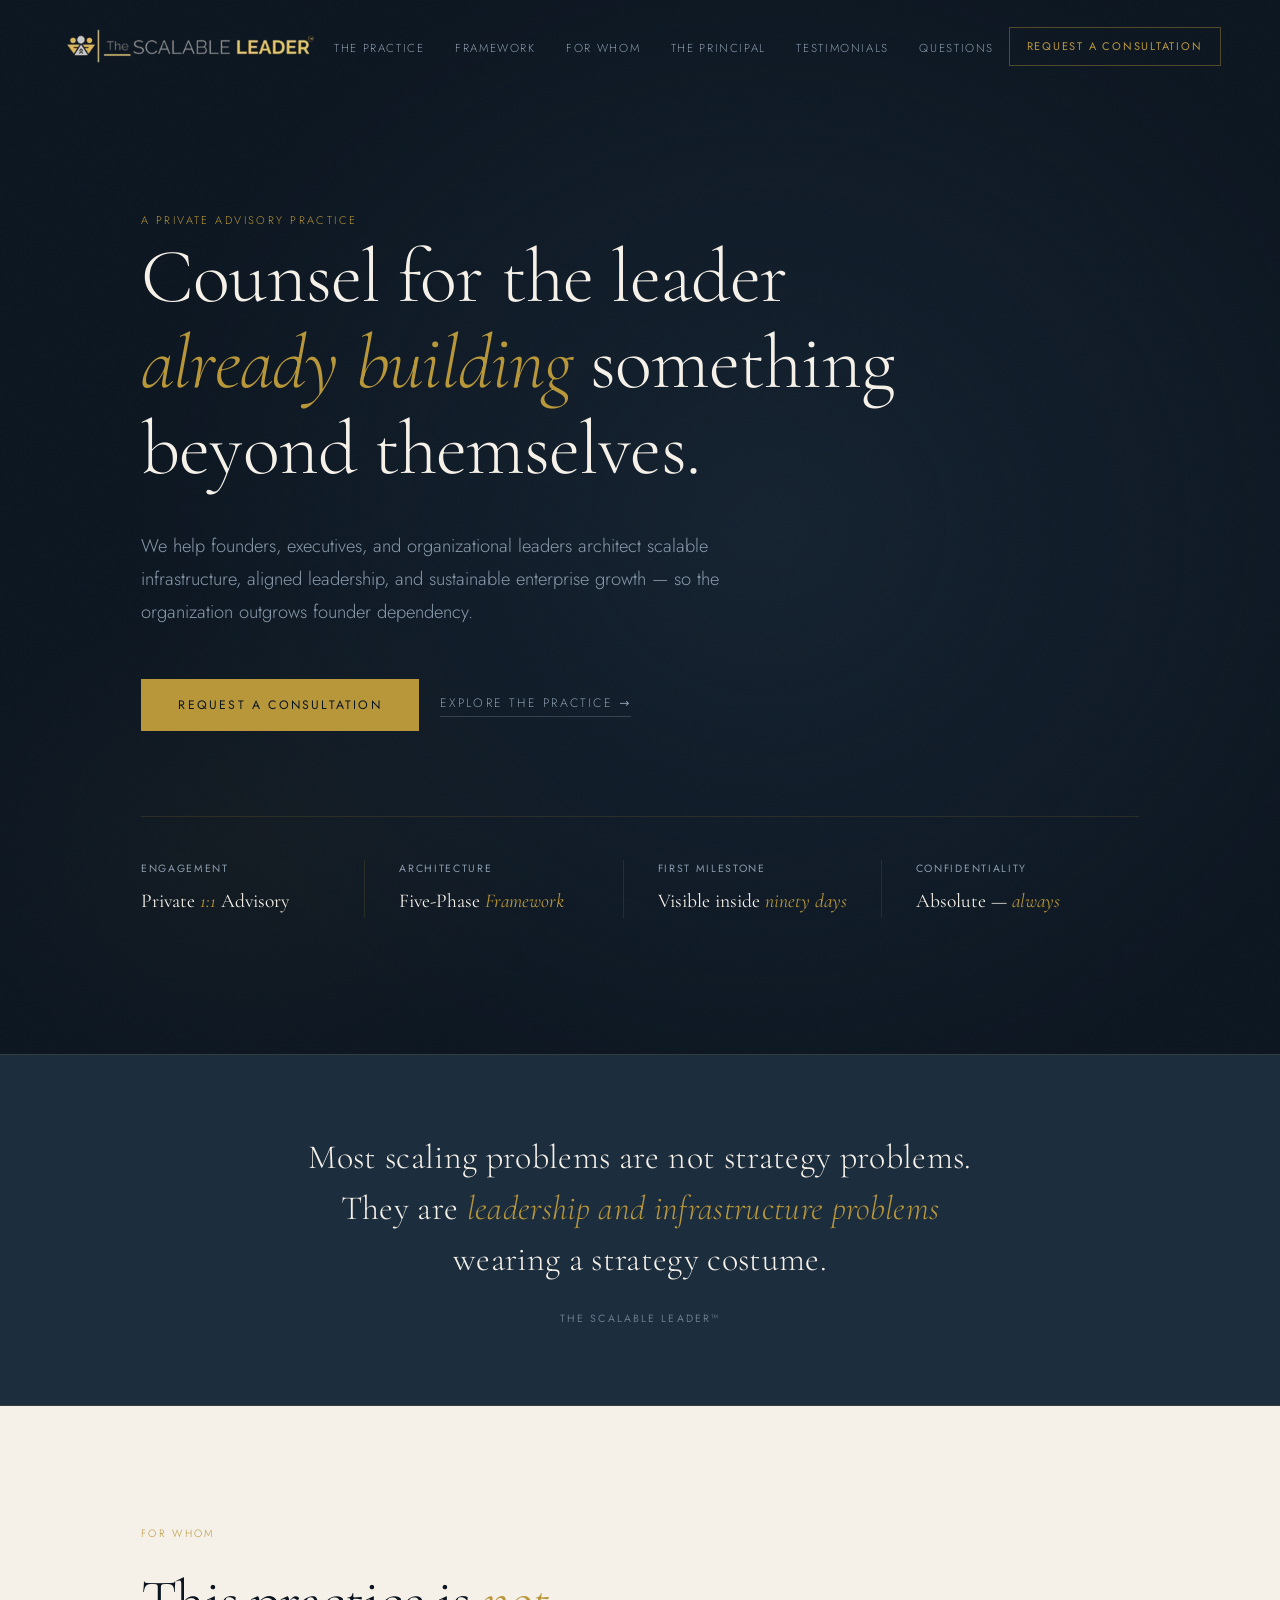
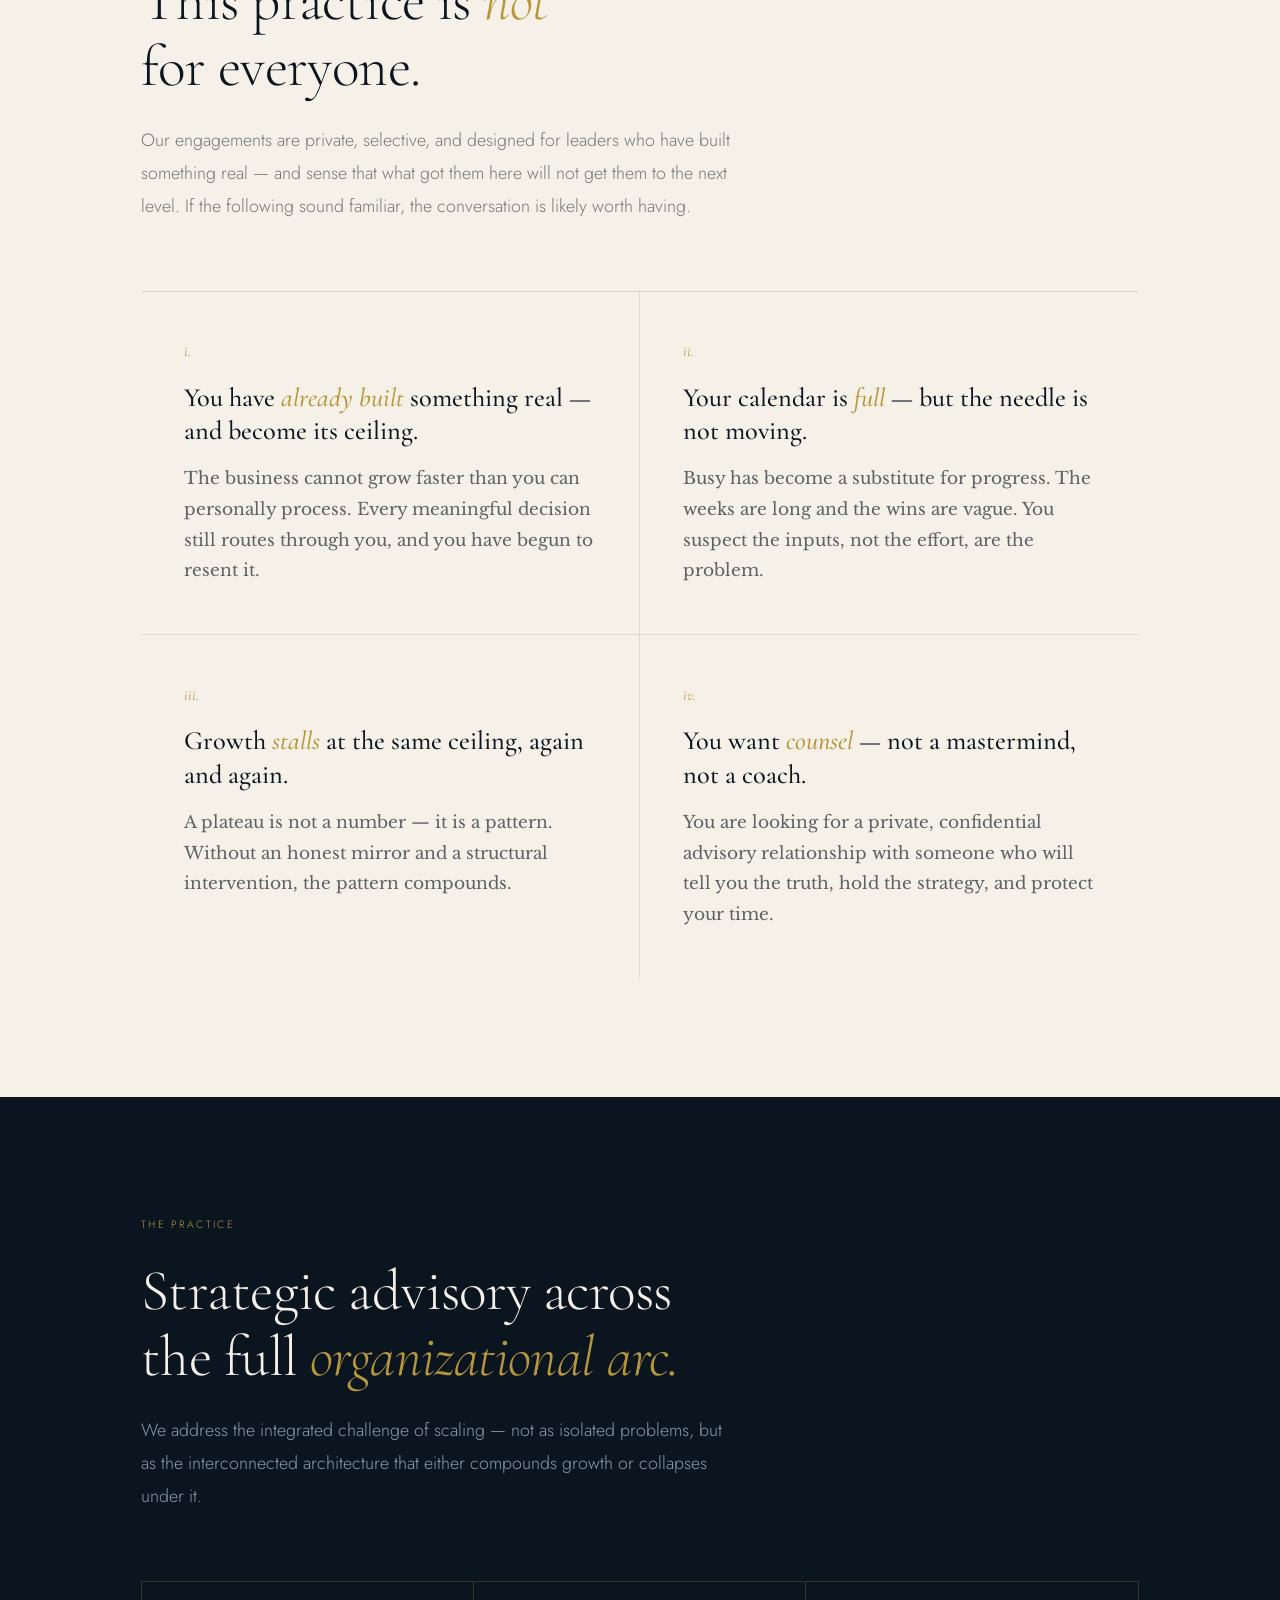
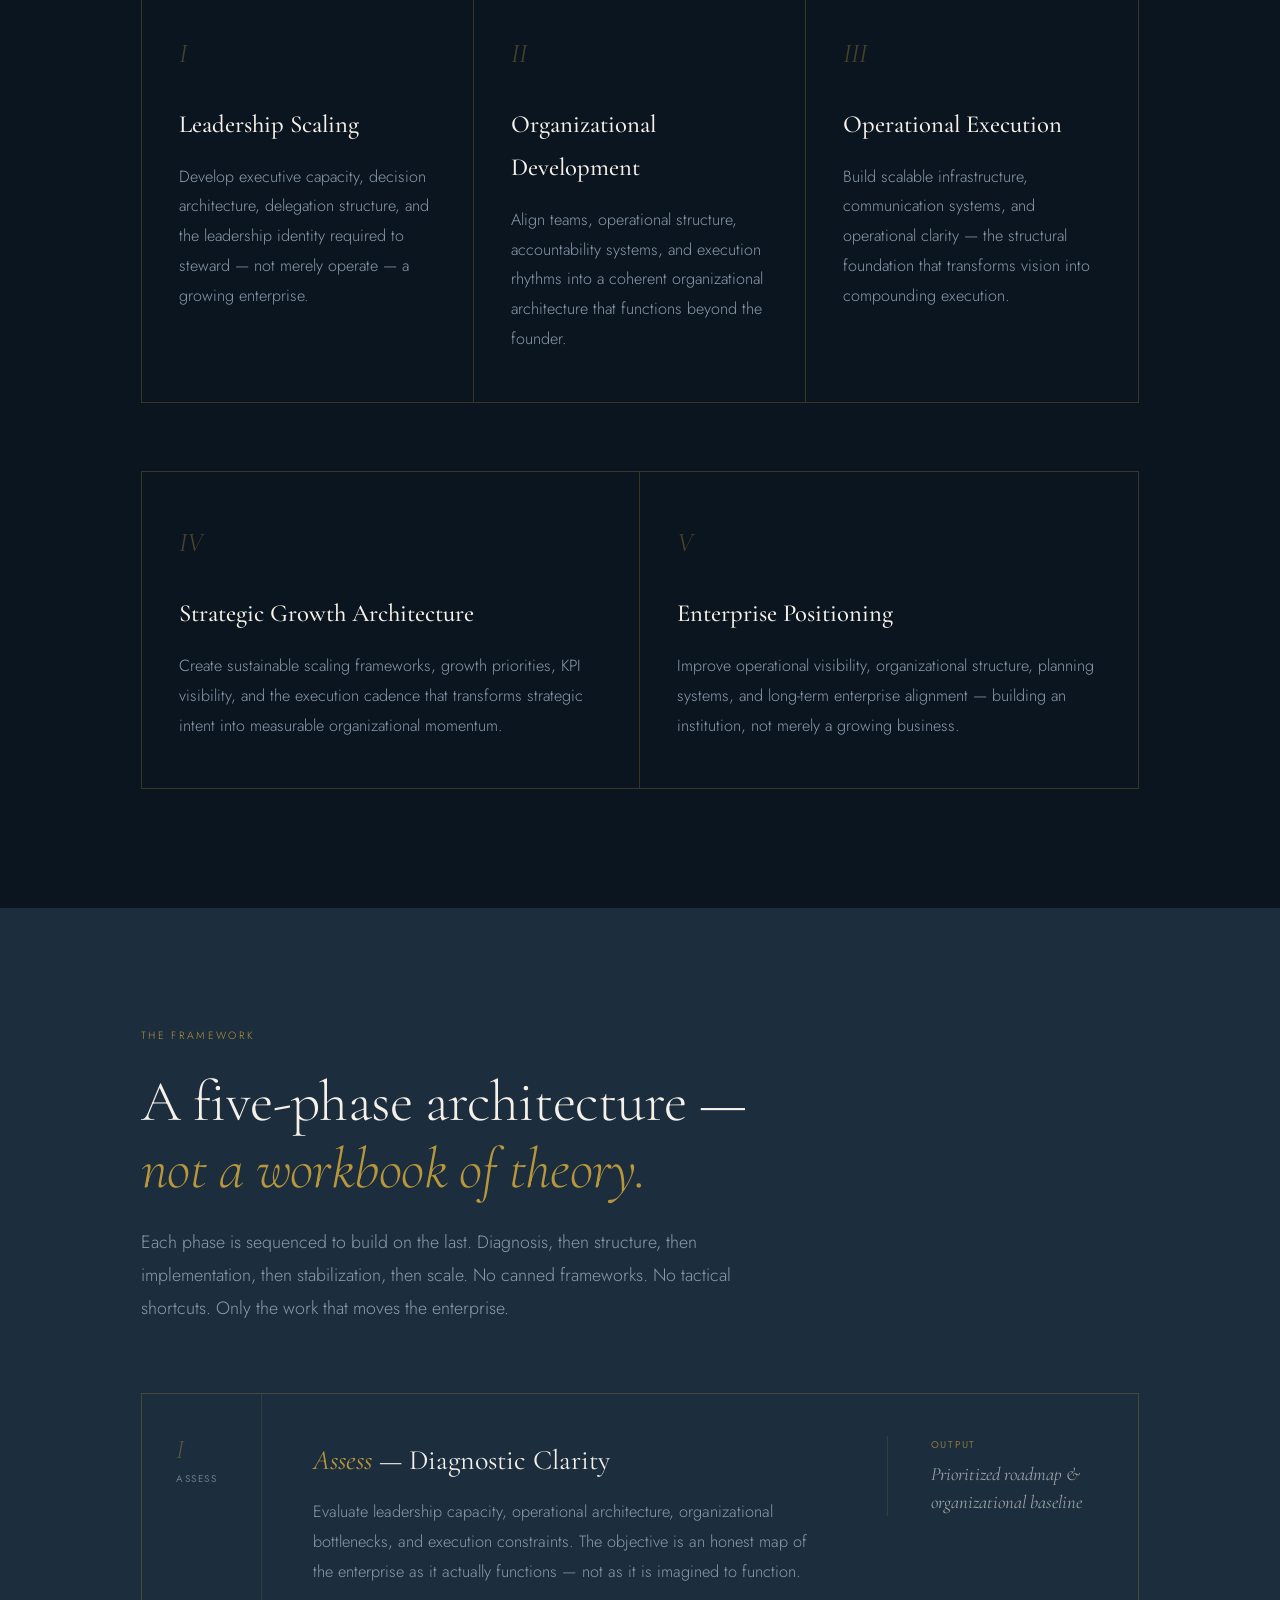
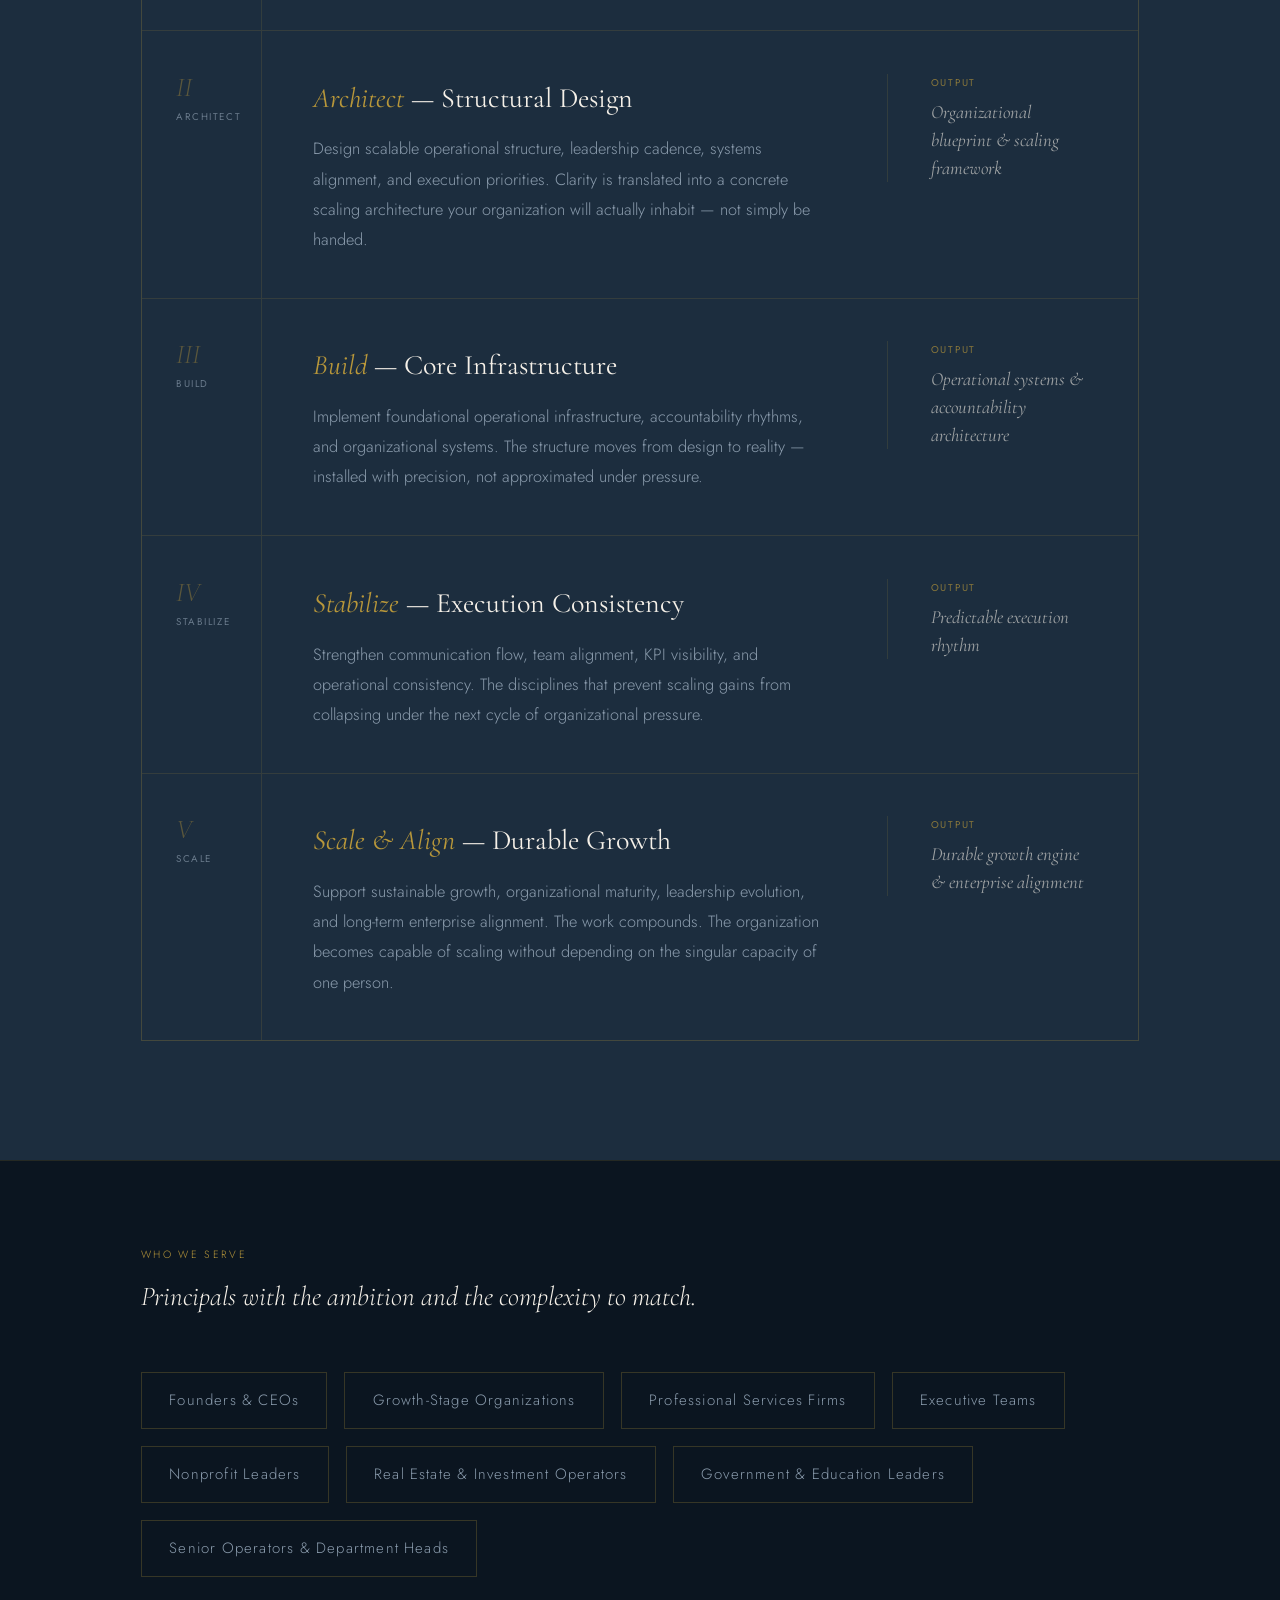
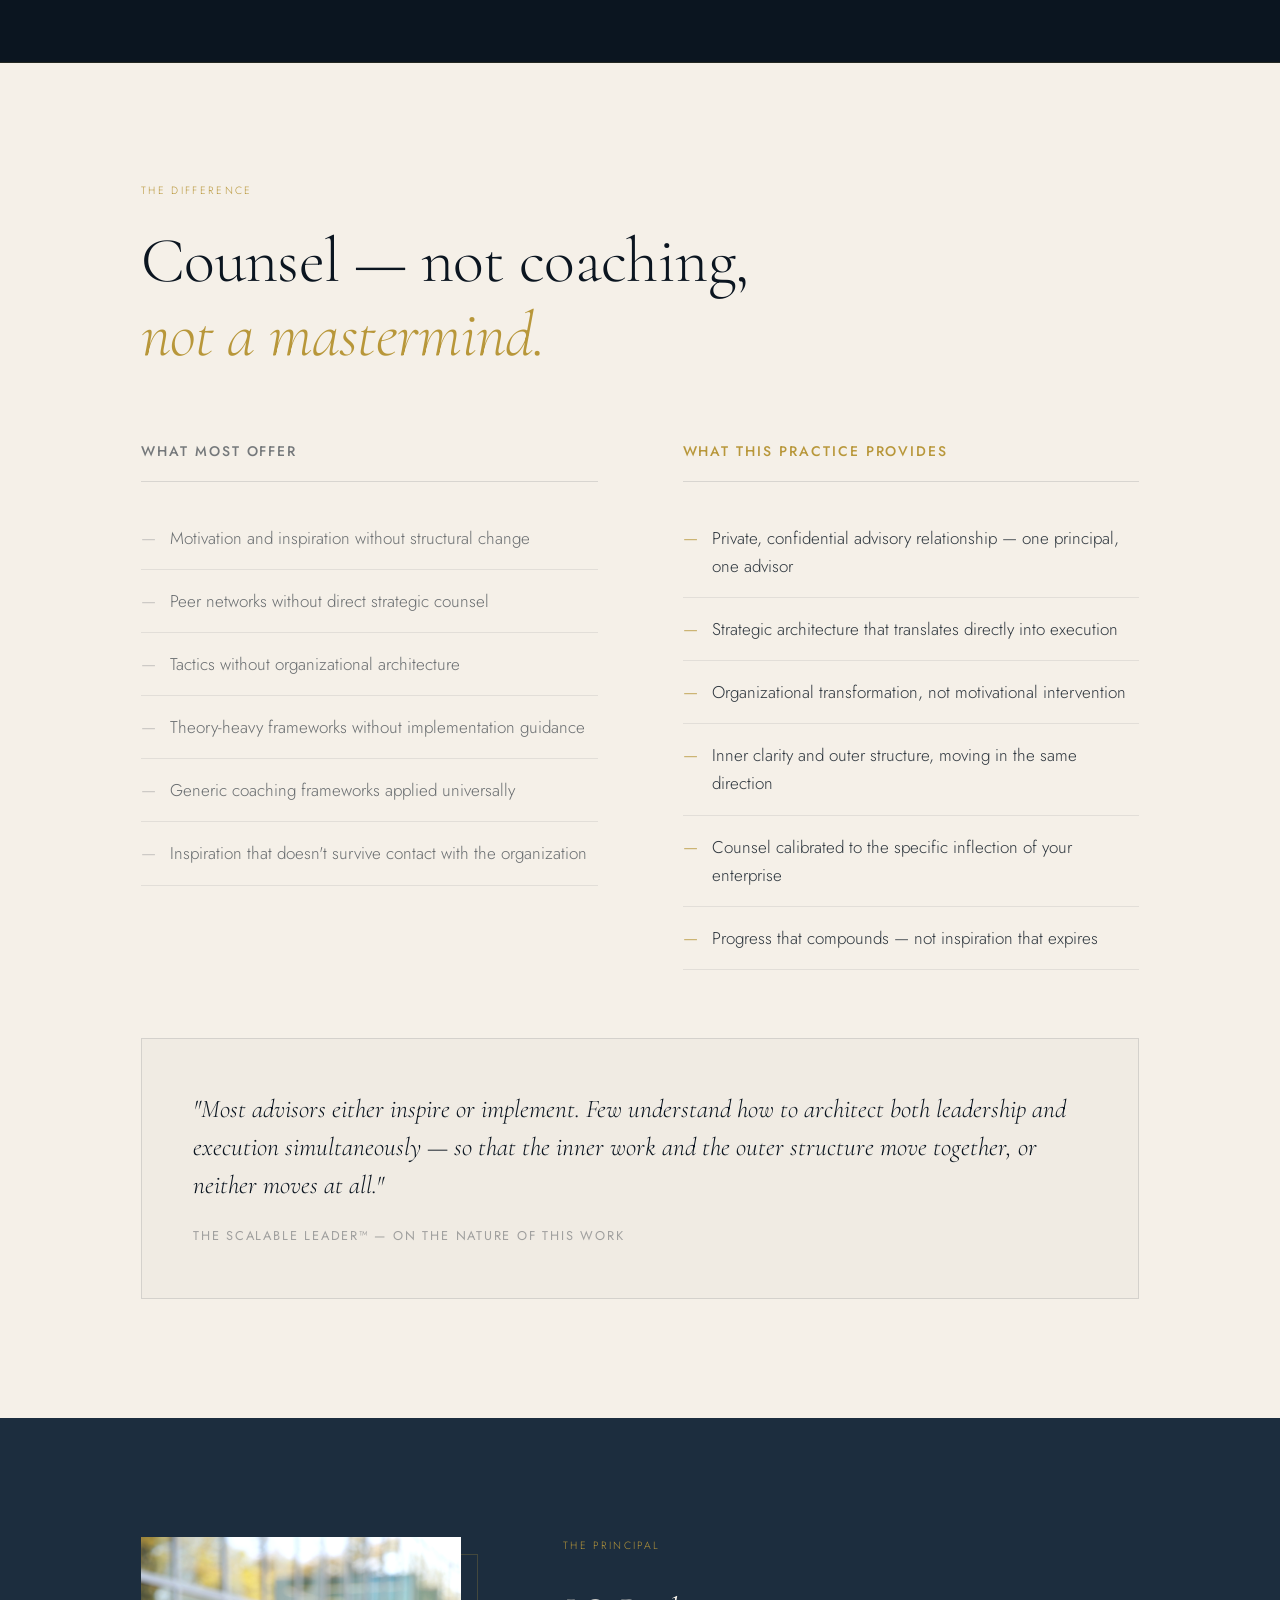
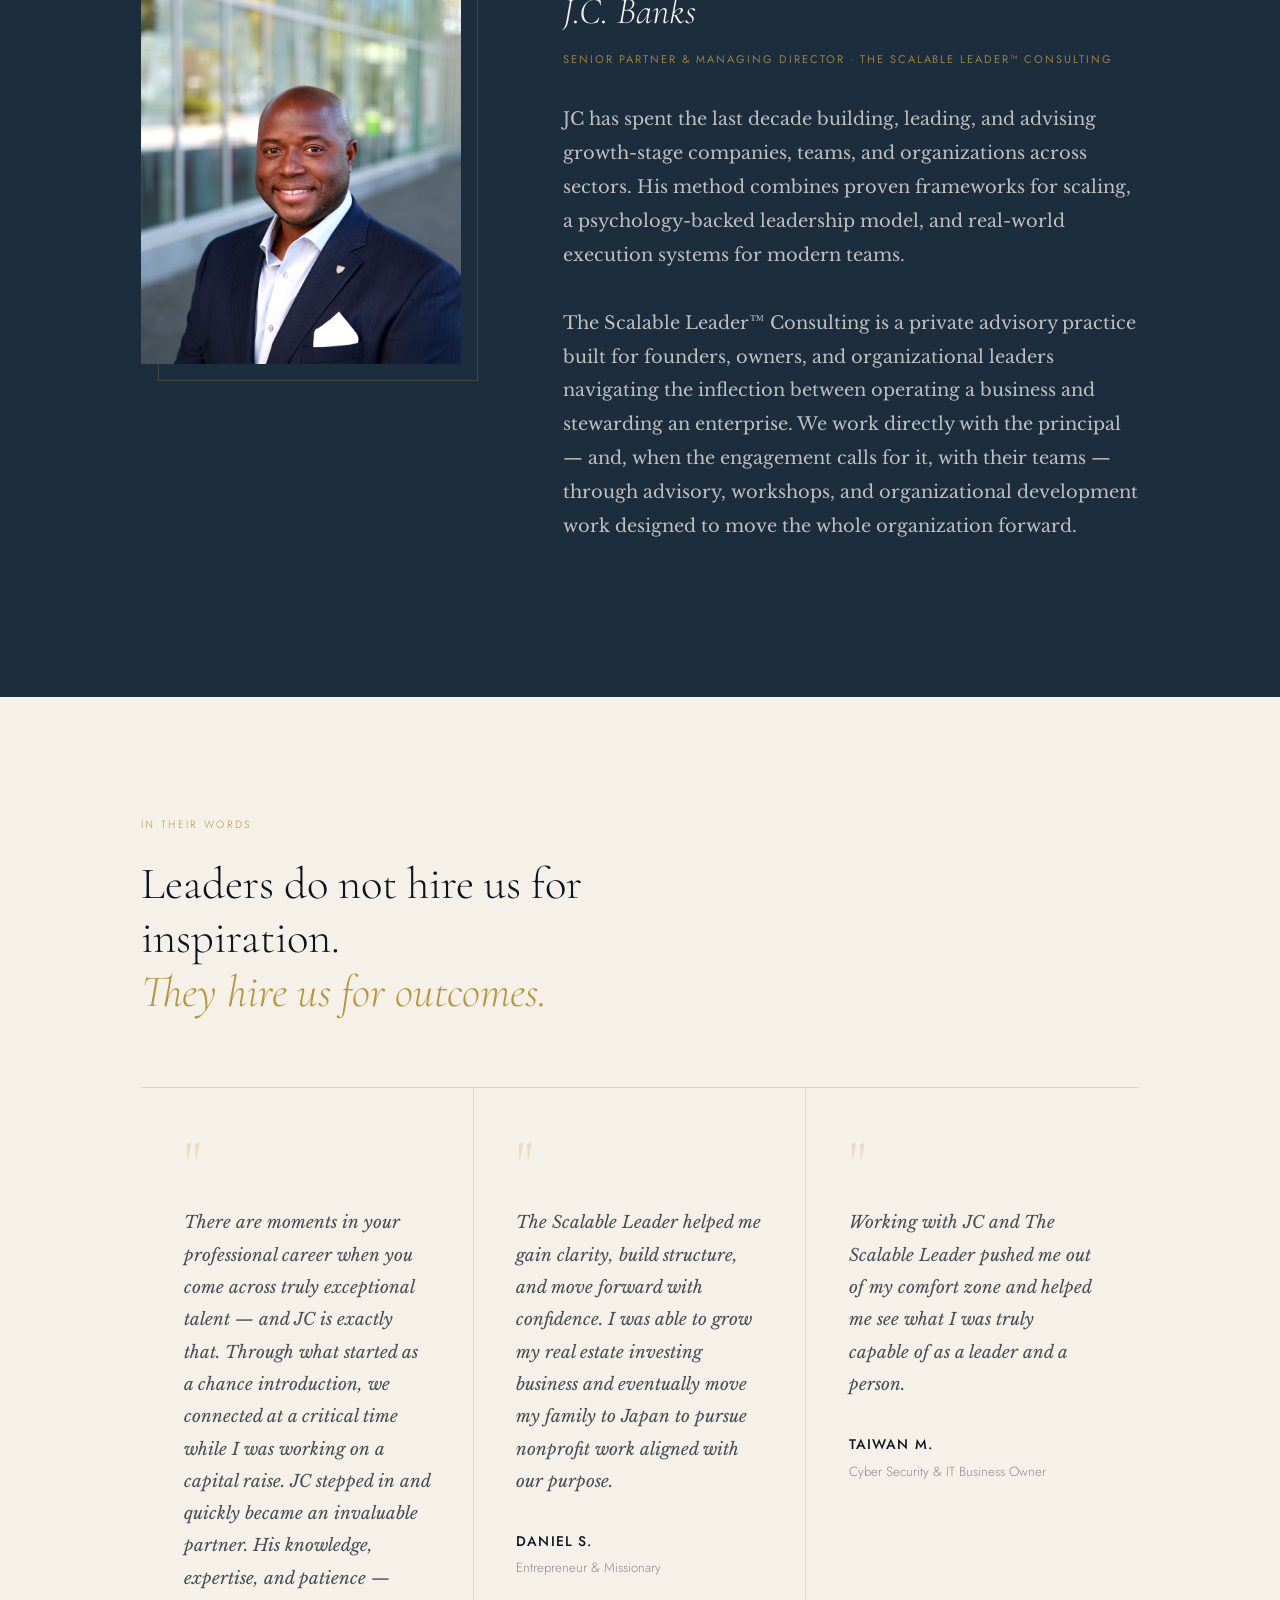
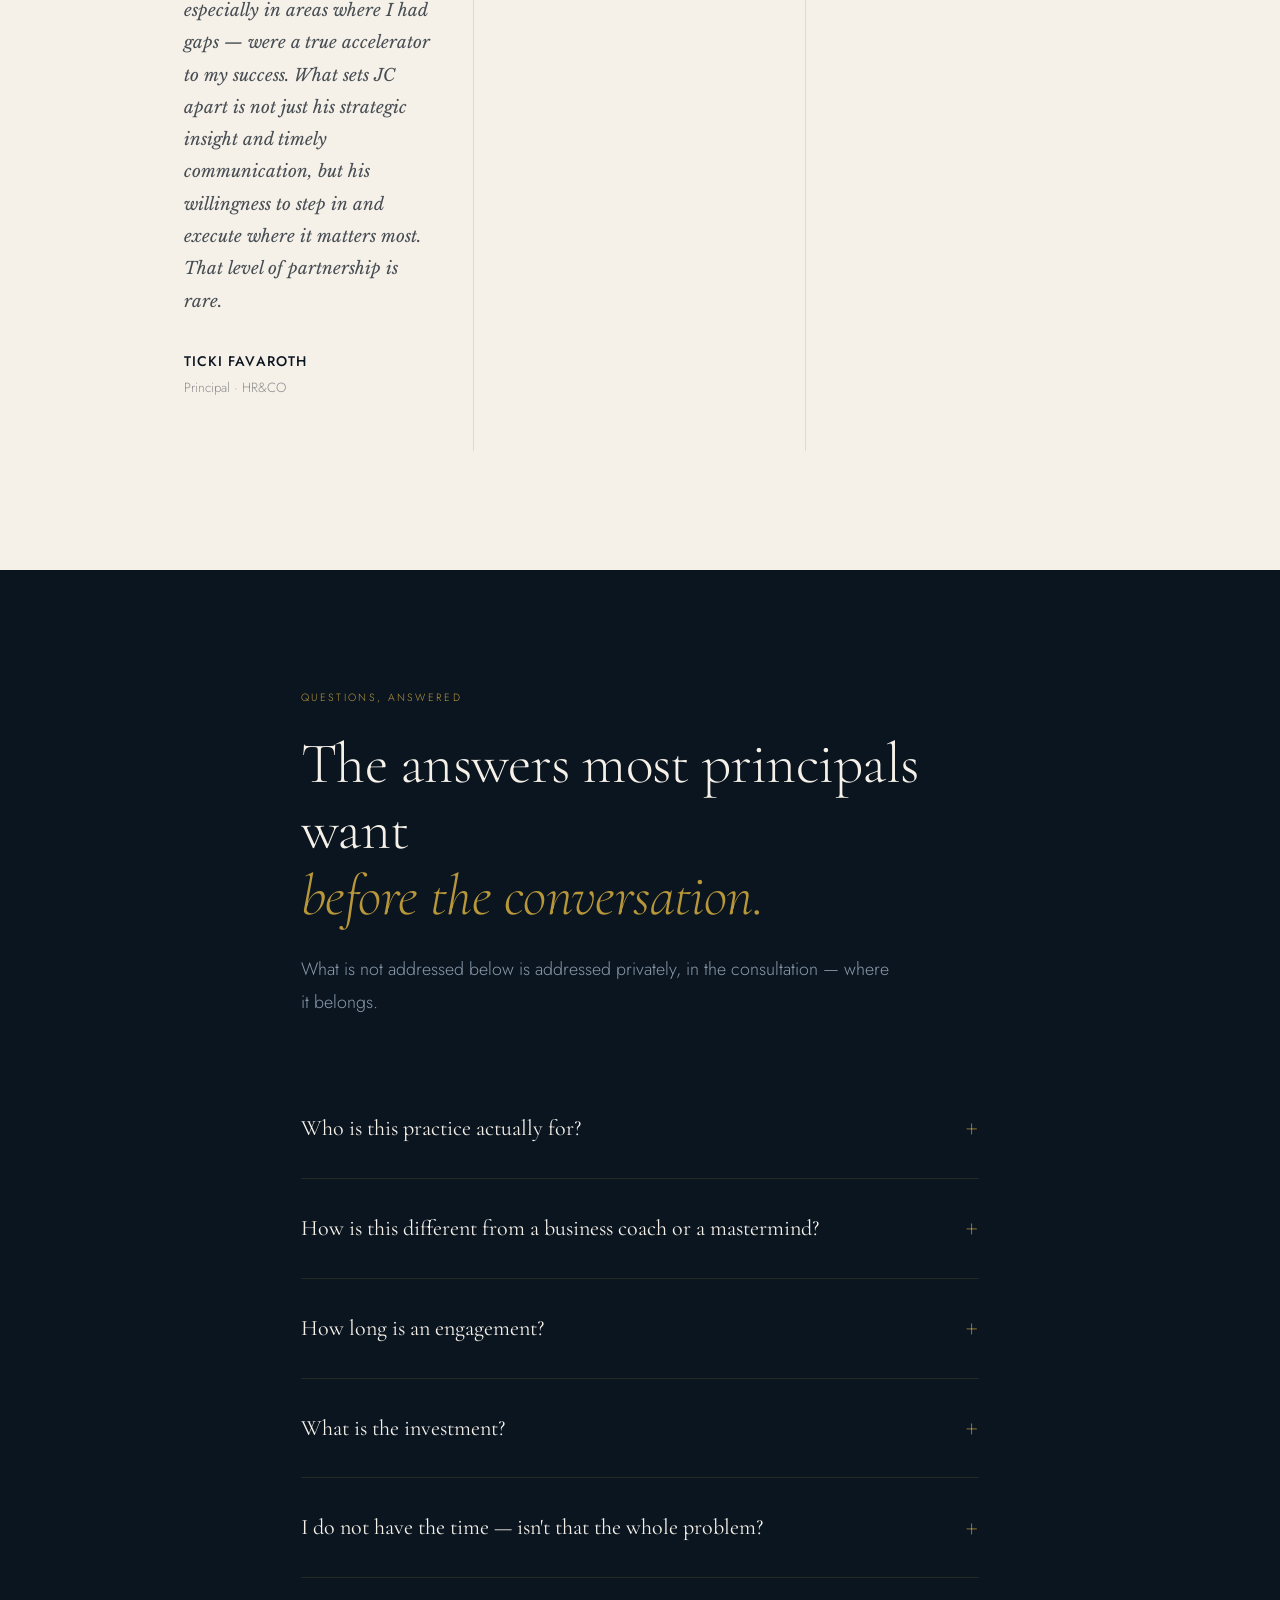
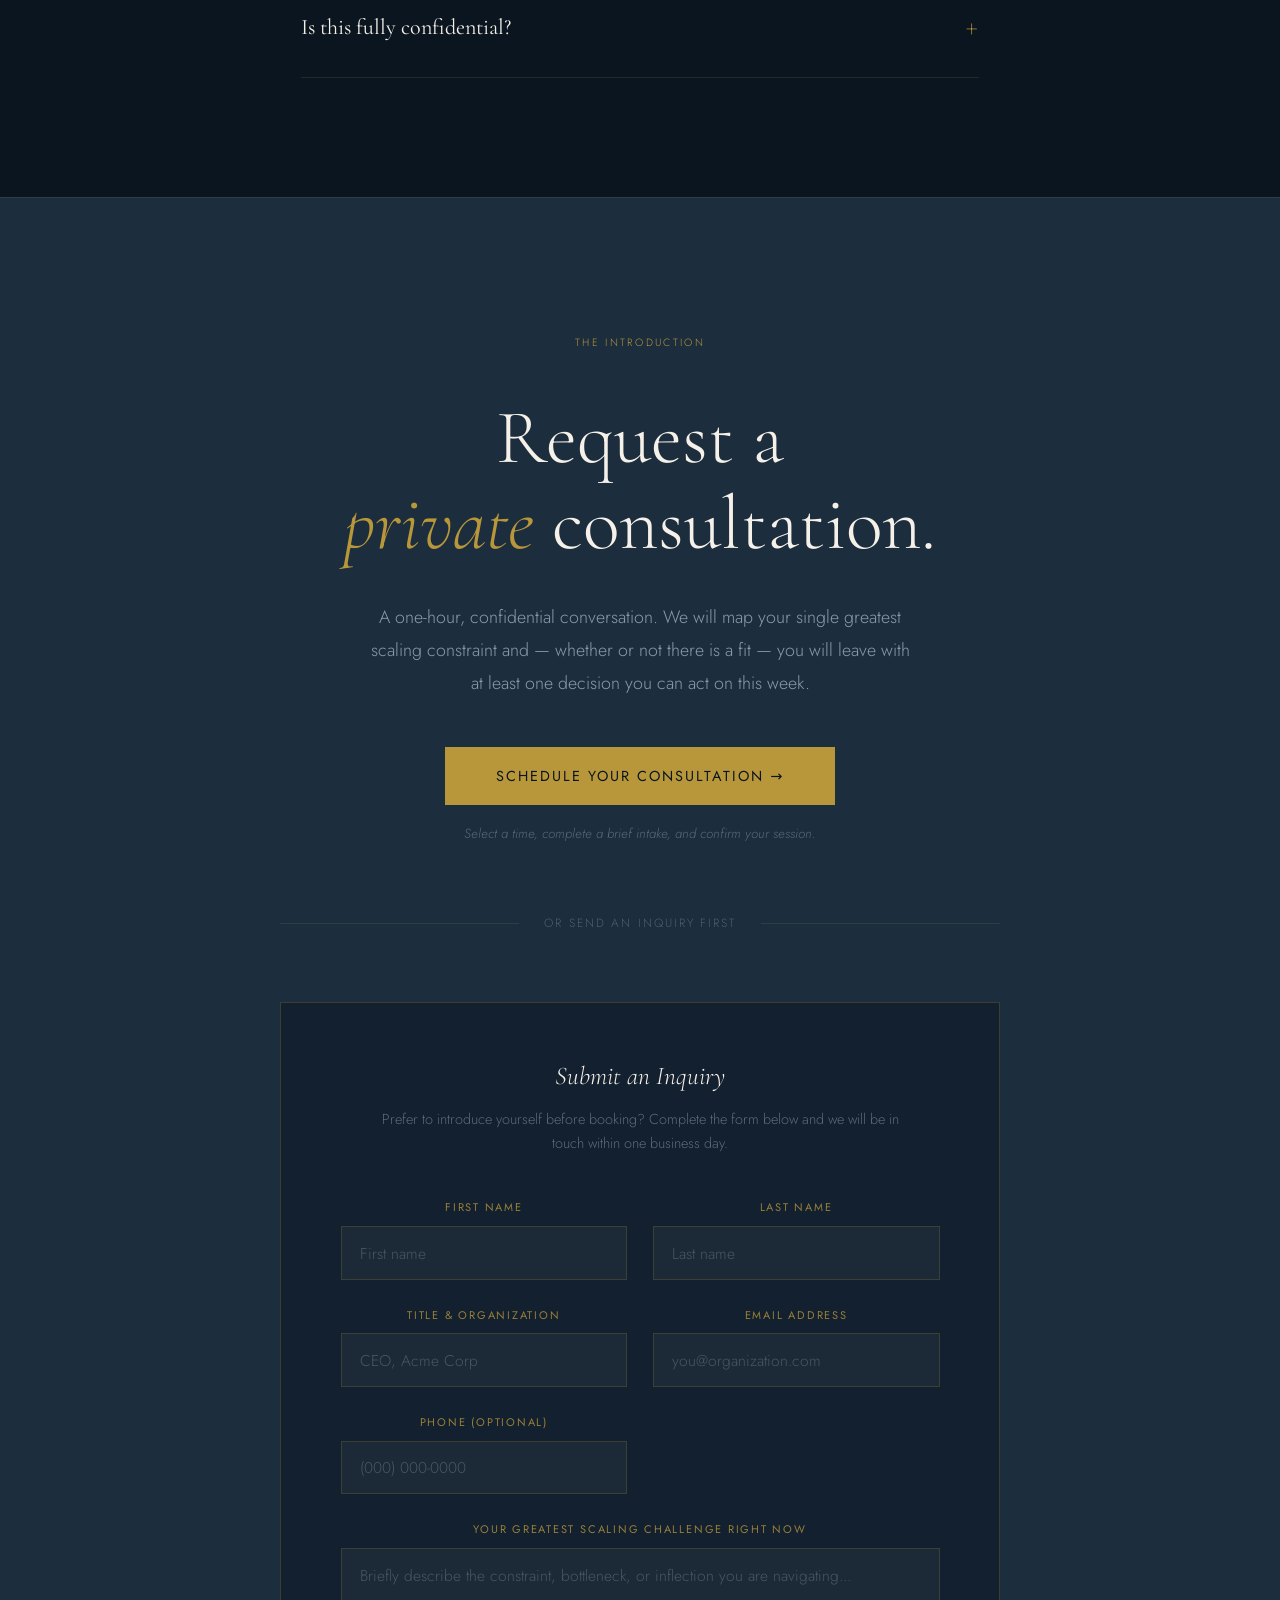
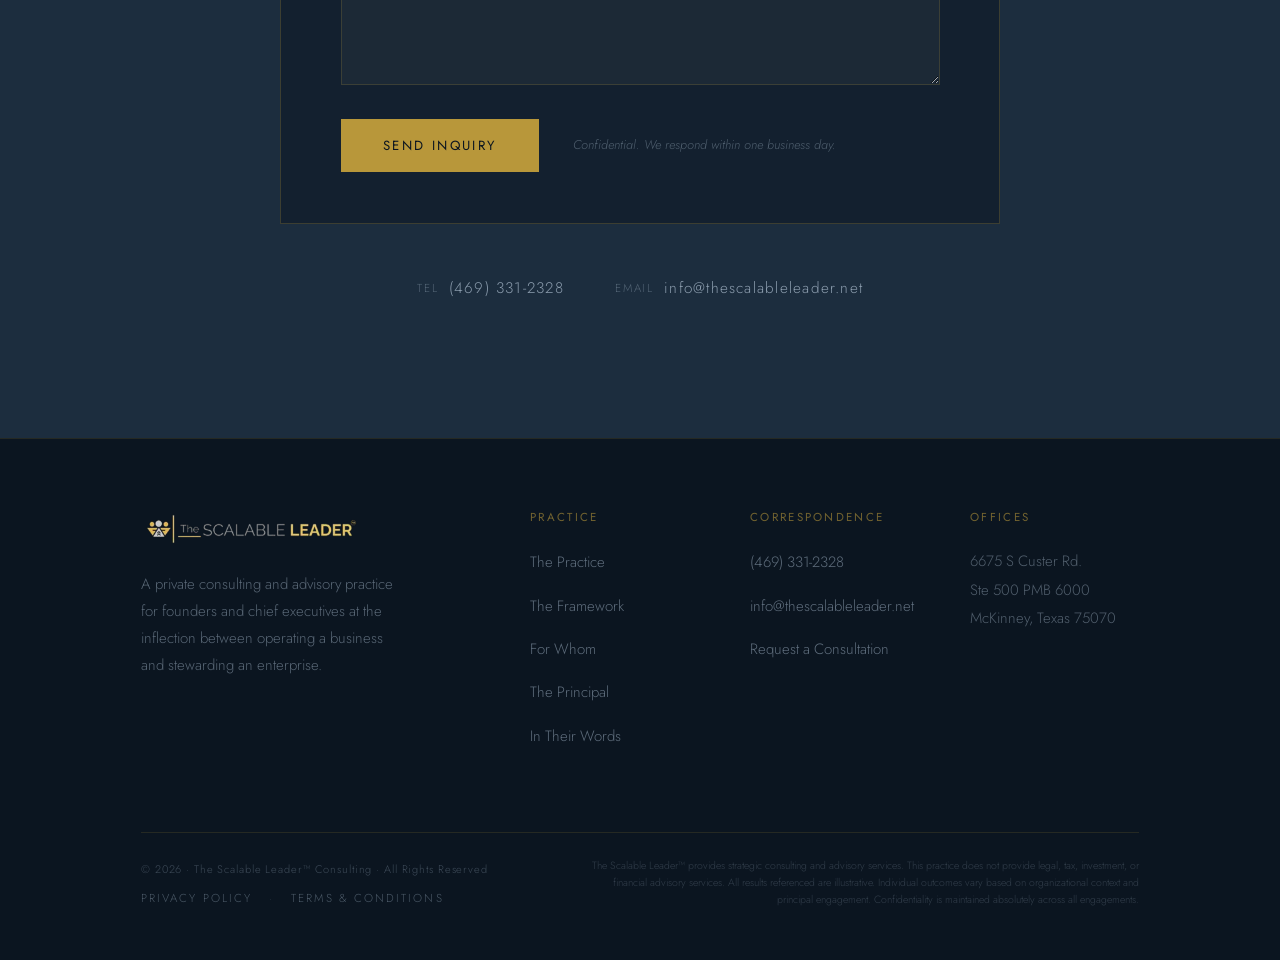
==== index.html @ 86e264f0 "Update GHL inbound webhook URL after trigger reset #3 Co-Authored-By: Claude Opus 4.7 (1M context) <" ====
<!DOCTYPE html>
<html lang="en">
<head>
<meta charset="UTF-8">
<meta name="viewport" content="width=device-width, initial-scale=1.0, viewport-fit=cover">
<meta name="description" content="A private consulting and advisory practice for founders and chief executives at the inflection between operating a business and stewarding an enterprise.">
<meta name="theme-color" content="#0B1520">
<title>The Scalable Leader™ — Private Counsel for Principals at the Inflection</title>

<link rel="preconnect" href="https://fonts.googleapis.com">
<link rel="preconnect" href="https://fonts.gstatic.com" crossorigin>
<link href="https://fonts.googleapis.com/css2?family=Cormorant+Garamond:ital,wght@0,300;0,400;0,500;0,600;1,300;1,400;1,500&family=Cormorant:ital,wght@0,300;0,400;1,300;1,400&family=Libre+Baskerville:ital,wght@0,400;0,700;1,400&family=Jost:wght@200;300;400;500&display=swap" rel="stylesheet">

<style>
  /* ─── TOKENS ─────────────────────────────────── */
  :root {
    --ink:       #0B1520;
    --ink-mid:   #1C2D3E;
    --cream:     #F5F0E8;
    --cream-alt: #EDE7D9;
    --gold:      #B8973A;
    --gold-light:#D4AF5A;
    --mist:      #8A9BAC;
    --rule:      rgba(184,151,58,0.25);
    --rule-light:rgba(184,151,58,0.15);

    --serif-display: 'Cormorant Garamond', Georgia, serif;
    --serif-body:    'Libre Baskerville', Georgia, serif;
    --sans:          'Jost', system-ui, sans-serif;

    --transition: 0.4s cubic-bezier(0.25, 0.46, 0.45, 0.94);
  }

  /* ─── RESET ──────────────────────────────────── */
  *, *::before, *::after { box-sizing: border-box; margin: 0; padding: 0; }
  html { scroll-behavior: smooth; font-size: 17px; }
  body {
    background: var(--ink);
    color: var(--cream);
    font-family: var(--serif-body);
    font-weight: 400;
    line-height: 1.75;
    -webkit-font-smoothing: antialiased;
  }
  img { display: block; max-width: 100%; }
  a { color: inherit; text-decoration: none; }
  ul { list-style: none; }

  /* ─── UTILITY ────────────────────────────────── */
  .u-gold   { color: var(--gold); }
  .u-mist   { color: var(--mist); }
  .u-italic { font-style: italic; }
  .u-small  { font-family: var(--sans); font-size: 0.7rem; letter-spacing: 0.18em; text-transform: uppercase; }
  .u-rule {
    display: block; width: 40px; height: 1px;
    background: var(--gold); margin: 0 auto 2.5rem;
    opacity: 0.6;
  }

  /* ─── NAV ────────────────────────────────────── */
  .nav {
    position: fixed; top: 0; left: 0; right: 0; z-index: 100;
    display: flex; align-items: center; justify-content: space-between;
    padding: 1.2rem 3.5rem;
    transition: background var(--transition), padding var(--transition);
  }
  .nav.scrolled {
    background: rgba(11,21,32,0.96);
    backdrop-filter: blur(12px);
    padding: 0.9rem 3.5rem;
    border-bottom: 1px solid var(--rule-light);
  }
  .nav__logo-img {
    height: 52px;
    width: auto;
    display: block;
    transition: opacity var(--transition);
  }
  .nav__logo:hover .nav__logo-img { opacity: 0.85; }
  .nav__links {
    display: flex; gap: 1.8rem; align-items: center;
  }
  .nav__links a {
    font-family: var(--sans);
    font-size: 0.68rem;
    font-weight: 300;
    letter-spacing: 0.14em;
    text-transform: uppercase;
    color: var(--mist);
    transition: color var(--transition);
    white-space: nowrap;
  }
  .nav__links a:hover { color: var(--cream); }
  .nav__cta {
    font-family: var(--sans) !important;
    font-size: 0.65rem !important;
    font-weight: 400 !important;
    letter-spacing: 0.16em !important;
    text-transform: uppercase !important;
    color: var(--gold) !important;
    border: 1px solid rgba(184,151,58,0.4) !important;
    padding: 0.5rem 1rem !important;
    transition: all var(--transition) !important;
    white-space: nowrap !important;
  }
  .nav__cta:hover {
    background: rgba(184,151,58,0.08) !important;
    border-color: var(--gold) !important;
    color: var(--gold-light) !important;
  }
  .nav__menu-btn {
    display: none; background: none; border: none;
    cursor: pointer; padding: 0.4rem;
    flex-direction: column; gap: 5px;
    flex-shrink: 0;
  }
  .nav__menu-btn span {
    display: block; width: 22px; height: 1px;
    background: var(--cream); transition: var(--transition);
  }

  /* ─── DROPDOWN MOBILE NAV ────────────────────── */
  .nav__mobile {
    display: none;
    position: fixed;
    top: 70px;
    right: 1.5rem;
    min-width: 240px;
    background: rgba(11,21,32,0.97);
    backdrop-filter: blur(16px);
    border: 1px solid var(--rule);
    box-shadow: 0 20px 60px rgba(0,0,0,0.5);
    z-index: 200;
    flex-direction: column;
    padding: 0.5rem 0;
    transform: translateY(-8px);
    opacity: 0;
    transition: opacity 0.25s ease, transform 0.25s ease;
    pointer-events: none;
  }
  .nav__mobile.open {
    display: flex;
    opacity: 1;
    transform: translateY(0);
    pointer-events: auto;
  }
  .nav__mobile a {
    font-family: var(--sans);
    font-size: 0.78rem;
    font-weight: 300;
    letter-spacing: 0.14em;
    text-transform: uppercase;
    color: var(--mist);
    padding: 0.9rem 1.6rem;
    border-bottom: 1px solid rgba(184,151,58,0.08);
    transition: color var(--transition), background var(--transition);
    display: block;
  }
  .nav__mobile a:last-child { border-bottom: none; }
  .nav__mobile a:hover {
    color: var(--cream);
    background: rgba(184,151,58,0.05);
  }
  .nav__mobile a.nav__mobile-cta {
    color: var(--gold);
    font-weight: 400;
    letter-spacing: 0.16em;
    border-top: 1px solid var(--rule-light);
    margin-top: 0.3rem;
  }
  .nav__mobile a.nav__mobile-cta:hover {
    color: var(--gold-light);
    background: rgba(184,151,58,0.08);
  }
  /* Remove old close button — no longer needed */
  .nav__mobile-close { display: none; }

  /* Hamburger animates to X when open */
  .nav__menu-btn span { transform-origin: center; }
  .nav__menu-btn.open span:nth-child(1) {
    transform: translateY(6px) rotate(45deg);
  }
  .nav__menu-btn.open span:nth-child(2) {
    opacity: 0; transform: scaleX(0);
  }
  .nav__menu-btn.open span:nth-child(3) {
    transform: translateY(-6px) rotate(-45deg);
  }

  /* Click-away backdrop */
  .nav__backdrop {
    display: none;
    position: fixed; inset: 0; z-index: 199;
  }
  .nav__backdrop.open { display: block; }

  /* ─── SECTIONS ───────────────────────────────── */
  section { padding: 7rem 0; }

  .container {
    max-width: 1100px;
    margin: 0 auto;
    padding: 0 3rem;
  }
  .container--narrow {
    max-width: 780px;
    margin: 0 auto;
    padding: 0 3rem;
  }

  /* ─── HERO ───────────────────────────────────── */
  .hero {
    min-height: 100vh;
    display: flex; flex-direction: column;
    justify-content: center;
    position: relative;
    overflow: hidden;
    padding: 0;
  }
  .hero__bg {
    position: absolute; inset: 0;
    background:
      radial-gradient(ellipse 70% 80% at 60% 50%, rgba(28,45,62,0.5) 0%, transparent 70%),
      radial-gradient(ellipse 40% 40% at 20% 80%, rgba(184,151,58,0.04) 0%, transparent 60%);
  }
  .hero__grain {
    position: absolute; inset: 0; opacity: 0.028;
    background-image: url("data:image/svg+xml,%3Csvg viewBox='0 0 256 256' xmlns='http://www.w3.org/2000/svg'%3E%3Cfilter id='n'%3E%3CfeTurbulence type='fractalNoise' baseFrequency='0.9' numOctaves='4' stitchTiles='stitch'/%3E%3C/filter%3E%3Crect width='100%25' height='100%25' filter='url(%23n)' opacity='1'/%3E%3C/svg%3E");
    background-size: 200px;
  }
  .hero__rule {
    position: absolute; top: 0; left: 50%; bottom: 0;
    width: 1px; background: linear-gradient(to bottom, transparent, rgba(184,151,58,0.1) 30%, rgba(184,151,58,0.1) 70%, transparent);
    display: none;
  }
  .hero__inner {
    position: relative; z-index: 2;
    padding: 12rem 3rem 8rem;
    max-width: 1100px; margin: 0 auto; width: 100%;
  }
  .hero__eyebrow {
    font-family: var(--sans);
    font-size: 0.65rem;
    font-weight: 300;
    letter-spacing: 0.22em;
    text-transform: uppercase;
    color: var(--gold);
    margin-bottom: 2rem;
    opacity: 0;
    animation: fadeUp 0.8s 0.2s forwards;
  }
  .hero__headline {
    font-family: var(--serif-display);
    font-size: clamp(2.8rem, 6vw, 5.2rem);
    font-weight: 300;
    line-height: 1.12;
    letter-spacing: -0.01em;
    max-width: 800px;
    opacity: 0;
    animation: fadeUp 0.9s 0.35s forwards;
  }
  .hero__headline em {
    font-style: italic;
    color: var(--gold);
  }
  .hero__sub {
    margin-top: 2.2rem;
    font-family: var(--sans);
    font-size: 1.08rem;
    font-weight: 300;
    line-height: 1.8;
    color: var(--mist);
    max-width: 580px;
    opacity: 0;
    animation: fadeUp 0.9s 0.5s forwards;
  }
  .hero__actions {
    margin-top: 3rem;
    display: flex; gap: 1.2rem; flex-wrap: wrap; align-items: center;
    opacity: 0;
    animation: fadeUp 0.9s 0.65s forwards;
  }
  .btn-primary {
    display: inline-block;
    font-family: var(--sans);
    font-size: 0.72rem;
    font-weight: 400;
    letter-spacing: 0.18em;
    text-transform: uppercase;
    color: var(--ink);
    background: var(--gold);
    padding: 0.9rem 2.2rem;
    transition: all var(--transition);
  }
  .btn-primary:hover {
    background: var(--gold-light);
    transform: translateY(-1px);
  }
  .btn-ghost {
    display: inline-block;
    font-family: var(--sans);
    font-size: 0.72rem;
    font-weight: 300;
    letter-spacing: 0.18em;
    text-transform: uppercase;
    color: var(--mist);
    border-bottom: 1px solid rgba(138,155,172,0.3);
    padding-bottom: 0.1rem;
    transition: all var(--transition);
  }
  .btn-ghost:hover { color: var(--cream); border-color: var(--cream); }

  .hero__stats {
    margin-top: 5rem;
    display: flex; gap: 0; flex-wrap: wrap;
    border-top: 1px solid var(--rule-light);
    padding-top: 2.5rem;
    opacity: 0;
    animation: fadeUp 0.9s 0.8s forwards;
  }
  .hero__stat {
    flex: 1; min-width: 180px;
    padding: 0 2rem 0 0;
  }
  .hero__stat + .hero__stat {
    padding-left: 2rem;
    border-left: 1px solid var(--rule-light);
  }
  .hero__stat-label {
    font-family: var(--sans);
    font-size: 0.62rem;
    letter-spacing: 0.16em;
    text-transform: uppercase;
    color: var(--mist);
    margin-bottom: 0.35rem;
  }
  .hero__stat-value {
    font-family: var(--serif-display);
    font-size: 1.15rem;
    font-weight: 400;
    color: var(--cream);
  }
  .hero__stat-value em { font-style: italic; color: var(--gold); }

  /* ─── DIVIDER STATEMENT ──────────────────────── */
  .statement {
    background: var(--ink-mid);
    border-top: 1px solid var(--rule-light);
    border-bottom: 1px solid var(--rule-light);
    padding: 4.5rem 0;
  }
  .statement__inner {
    max-width: 820px; margin: 0 auto; padding: 0 3rem;
    text-align: center;
  }
  .statement__text {
    font-family: var(--serif-display);
    font-size: clamp(1.4rem, 3vw, 2rem);
    font-weight: 300;
    line-height: 1.5;
    letter-spacing: 0.01em;
  }
  .statement__text em { font-style: italic; color: var(--gold); }
  .statement__attr {
    margin-top: 1.5rem;
    font-family: var(--sans);
    font-size: 0.62rem;
    letter-spacing: 0.2em;
    text-transform: uppercase;
    color: var(--mist);
    opacity: 0.7;
  }

  /* ─── THE PROBLEM ────────────────────────────── */
  .problem { background: var(--cream); color: var(--ink); }
  .problem .section-eyebrow { color: var(--gold); }
  .problem__grid {
    display: grid;
    grid-template-columns: 1fr 1fr;
    gap: 0;
    margin-top: 4rem;
    border-top: 1px solid rgba(11,21,32,0.12);
  }
  .problem__item {
    padding: 2.8rem 2.5rem;
    border-bottom: 1px solid rgba(11,21,32,0.1);
    border-right: 1px solid rgba(11,21,32,0.1);
    transition: background var(--transition);
    position: relative;
  }
  .problem__item:nth-child(even) { border-right: none; }
  .problem__item:last-child, .problem__item:nth-last-child(2):nth-child(odd) {
    border-bottom: none;
  }
  .problem__item:hover { background: rgba(184,151,58,0.04); }
  .problem__num {
    font-family: var(--serif-display);
    font-size: 0.85rem;
    font-style: italic;
    color: var(--gold);
    margin-bottom: 1rem;
    display: block;
  }
  .problem__title {
    font-family: var(--serif-display);
    font-size: 1.55rem;
    font-weight: 500;
    line-height: 1.28;
    margin-bottom: 0.9rem;
  }
  .problem__title em { font-style: italic; color: var(--gold); }
  .problem__body {
    font-size: 1rem;
    line-height: 1.8;
    color: rgba(11,21,32,0.65);
  }

  /* ─── SECTION HEADERS ────────────────────────── */
  .section-eyebrow {
    font-family: var(--sans);
    font-size: 0.62rem;
    font-weight: 300;
    letter-spacing: 0.22em;
    text-transform: uppercase;
    color: var(--gold);
    margin-bottom: 1.4rem;
    display: block;
  }
  .section-headline {
    font-family: var(--serif-display);
    font-size: clamp(2.4rem, 4.5vw, 3.8rem);
    font-weight: 300;
    line-height: 1.15;
    letter-spacing: -0.01em;
  }
  .section-headline em { font-style: italic; color: var(--gold); }
  .section-intro {
    margin-top: 1.4rem;
    font-family: var(--sans);
    font-size: 1.05rem;
    font-weight: 300;
    line-height: 1.85;
    color: var(--mist);
    max-width: 600px;
  }

  /* ─── PRACTICE / WHAT WE DO ──────────────────── */
  .practice { background: var(--ink); }
  .practice__grid {
    display: grid;
    grid-template-columns: repeat(3, 1fr);
    gap: 0;
    margin-top: 4rem;
    border: 1px solid var(--rule);
  }
  .practice__item {
    padding: 2.8rem 2.2rem;
    border-right: 1px solid var(--rule);
    transition: background var(--transition);
    position: relative;
    overflow: hidden;
  }
  .practice__item:last-child { border-right: none; }
  .practice__item::before {
    content: '';
    position: absolute; top: 0; left: 0; right: 0;
    height: 2px;
    background: linear-gradient(90deg, var(--gold), transparent);
    opacity: 0; transition: opacity var(--transition);
  }
  .practice__item:hover::before { opacity: 1; }
  .practice__item:hover { background: rgba(184,151,58,0.03); }
  .practice__icon {
    font-family: var(--serif-display);
    font-size: 1.6rem;
    font-style: italic;
    color: rgba(184,151,58,0.35);
    margin-bottom: 1.5rem;
    display: block;
  }
  .practice__title {
    font-family: var(--serif-display);
    font-size: 1.45rem;
    font-weight: 500;
    margin-bottom: 0.9rem;
    color: var(--cream);
  }
  .practice__body {
    font-family: var(--sans);
    font-size: 0.95rem;
    font-weight: 300;
    line-height: 1.85;
    color: var(--mist);
  }
  .practice__grid--bottom {
    grid-template-columns: repeat(2, 1fr);
    border-top: none;
  }

  /* ─── FIVE PHASE FRAMEWORK ───────────────────── */
  .framework { background: var(--ink-mid); }
  .framework__phases {
    margin-top: 4rem;
    display: flex; flex-direction: column;
    gap: 0;
    border: 1px solid var(--rule);
  }
  .framework__phase {
    display: grid;
    grid-template-columns: 120px 1fr;
    border-bottom: 1px solid var(--rule-light);
    cursor: default;
    transition: background var(--transition);
  }
  .framework__phase:last-child { border-bottom: none; }
  .framework__phase:hover { background: rgba(184,151,58,0.02); }
  .framework__phase-num {
    padding: 2.5rem 2rem;
    border-right: 1px solid var(--rule-light);
    display: flex; flex-direction: column;
    align-items: flex-start; justify-content: flex-start;
    gap: 0.4rem;
  }
  .framework__phase-roman {
    font-family: var(--serif-display);
    font-size: 1.6rem;
    font-style: italic;
    font-weight: 300;
    color: rgba(184,151,58,0.4);
    line-height: 1;
  }
  .framework__phase-label {
    font-family: var(--sans);
    font-size: 0.58rem;
    letter-spacing: 0.16em;
    text-transform: uppercase;
    color: var(--mist);
    opacity: 0.7;
  }
  .framework__phase-content {
    padding: 2.5rem 3rem;
    display: flex; gap: 4rem; align-items: flex-start;
  }
  .framework__phase-main { flex: 1; }
  .framework__phase-name {
    font-family: var(--serif-display);
    font-size: 1.65rem;
    font-weight: 400;
    margin-bottom: 0.7rem;
    color: var(--cream);
  }
  .framework__phase-name em { font-style: italic; color: var(--gold); }
  .framework__phase-desc {
    font-family: var(--sans);
    font-size: 0.96rem;
    font-weight: 300;
    line-height: 1.85;
    color: var(--mist);
  }
  .framework__phase-output {
    width: 200px; flex-shrink: 0;
    border-left: 1px solid var(--rule-light);
    padding-left: 2.5rem;
  }
  .framework__output-label {
    font-family: var(--sans);
    font-size: 0.58rem;
    letter-spacing: 0.18em;
    text-transform: uppercase;
    color: var(--gold);
    opacity: 0.7;
    margin-bottom: 0.4rem;
    display: block;
  }
  .framework__output-text {
    font-family: var(--serif-display);
    font-size: 1.1rem;
    font-style: italic;
    color: rgba(245,240,232,0.6);
    line-height: 1.5;
  }

  /* ─── FOR WHOM ────────────────────────────────── */
  .forwhom { background: var(--cream); color: var(--ink); }
  .forwhom .section-eyebrow { color: var(--gold); }
  .forwhom .section-intro { color: rgba(11,21,32,0.6); }
  .forwhom__grid {
    display: grid;
    grid-template-columns: repeat(2, 1fr);
    gap: 0;
    margin-top: 4rem;
    border-top: 1px solid rgba(11,21,32,0.12);
    border-left: 1px solid rgba(11,21,32,0.12);
  }
  .forwhom__item {
    padding: 3rem 2.5rem;
    border-right: 1px solid rgba(11,21,32,0.1);
    border-bottom: 1px solid rgba(11,21,32,0.1);
    transition: background var(--transition);
  }
  .forwhom__item:hover { background: rgba(184,151,58,0.04); }
  .forwhom__num {
    font-family: var(--serif-display);
    font-size: 0.85rem;
    font-style: italic;
    color: rgba(184,151,58,0.7);
    display: block; margin-bottom: 1rem;
  }
  .forwhom__title {
    font-family: var(--serif-display);
    font-size: 1.5rem;
    font-weight: 500;
    line-height: 1.28;
    margin-bottom: 0.9rem;
  }
  .forwhom__title em { font-style: italic; color: var(--gold); }
  .forwhom__body {
    font-size: 1rem;
    line-height: 1.8;
    color: rgba(11,21,32,0.62);
  }

  /* ─── WHO WE SERVE ────────────────────────────── */
  .serves { background: var(--ink); }
  .serves__chips {
    display: flex; flex-wrap: wrap; gap: 1rem;
    margin-top: 3rem;
  }
  .serves__chip {
    border: 1px solid var(--rule);
    padding: 0.85rem 1.6rem;
    font-family: var(--sans);
    font-size: 0.88rem;
    font-weight: 300;
    letter-spacing: 0.08em;
    color: var(--mist);
    transition: all var(--transition);
  }
  .serves__chip:hover {
    border-color: rgba(184,151,58,0.5);
    color: var(--cream);
    background: rgba(184,151,58,0.04);
  }

  /* ─── THE DIFFERENCE ─────────────────────────── */
  .difference { background: var(--cream); color: var(--ink); }
  .difference .section-eyebrow { color: var(--gold); }
  .difference__cols {
    display: grid;
    grid-template-columns: 1fr 1fr;
    gap: 5rem;
    margin-top: 4rem;
    align-items: start;
  }
  .difference__col-label {
    font-family: var(--sans);
    font-size: 0.75rem;
    letter-spacing: 0.2em;
    text-transform: uppercase;
    color: rgba(11,21,32,0.4);
    margin-bottom: 1.5rem;
    padding-bottom: 1rem;
    border-bottom: 1px solid rgba(11,21,32,0.12);
  }
  .difference__list li {
    padding: 1rem 0;
    border-bottom: 1px solid rgba(11,21,32,0.08);
    font-family: var(--sans);
    font-size: 1rem;
    font-weight: 300;
    line-height: 1.65;
    color: rgba(11,21,32,0.6);
    display: flex; align-items: baseline; gap: 0.85rem;
  }
  .difference__list li::before {
    content: '—';
    color: rgba(11,21,32,0.25);
    flex-shrink: 0;
  }
  .difference__list--them li { color: rgba(11,21,32,0.6); }
  .difference__list--us li { color: rgba(11,21,32,0.85); }
  .difference__list--us li::before { color: var(--gold); }
  .difference__quote {
    margin-top: 4rem;
    padding: 3rem;
    border: 1px solid rgba(11,21,32,0.12);
    background: rgba(11,21,32,0.02);
  }
  .difference__quote-text {
    font-family: var(--serif-display);
    font-size: 1.5rem;
    font-style: italic;
    font-weight: 300;
    line-height: 1.5;
    color: var(--ink);
  }
  .difference__quote-attr {
    margin-top: 1.2rem;
    font-family: var(--sans);
    font-size: 0.75rem;
    letter-spacing: 0.14em;
    text-transform: uppercase;
    color: rgba(11,21,32,0.35);
  }

  /* ─── PRINCIPAL ──────────────────────────────── */
  .principal { background: var(--ink-mid); }
  .principal__inner {
    display: grid;
    grid-template-columns: 320px 1fr;
    gap: 6rem;
    align-items: start;
  }
  .principal__image-wrap {
    position: relative;
  }
  .principal__image-wrap::after {
    content: '';
    position: absolute;
    bottom: -1rem; right: -1rem;
    width: 100%; height: 100%;
    border: 1px solid var(--rule);
    z-index: -1;
  }
  .principal__image {
    width: 100%;
    aspect-ratio: 3/4;
    object-fit: cover;
    object-position: center top;
    filter: contrast(1.03);
  }
  .principal__content {}
  .principal__name {
    font-family: var(--serif-display);
    font-size: 2.2rem;
    font-weight: 300;
    font-style: italic;
    margin-bottom: 0.3rem;
  }
  .principal__role {
    font-family: var(--sans);
    font-size: 0.65rem;
    letter-spacing: 0.18em;
    text-transform: uppercase;
    color: var(--gold);
    opacity: 0.8;
    margin-bottom: 2rem;
  }
  .principal__bio {
    font-size: 1.05rem;
    line-height: 1.9;
    color: rgba(245,240,232,0.75);
    margin-bottom: 2rem;
  }
  .principal__stats {
    display: flex; gap: 3rem;
    padding-top: 2rem;
    border-top: 1px solid var(--rule-light);
  }
  .principal__stat-val {
    font-family: var(--serif-display);
    font-size: 2rem;
    font-weight: 300;
    color: var(--cream);
    display: block; line-height: 1;
  }
  .principal__stat-val em { font-style: italic; color: var(--gold); }
  .principal__stat-label {
    font-family: var(--sans);
    font-size: 0.62rem;
    letter-spacing: 0.14em;
    text-transform: uppercase;
    color: var(--mist);
    opacity: 0.7;
    margin-top: 0.35rem;
    display: block;
  }

  /* ─── TESTIMONIALS ───────────────────────────── */
  .testimonials { background: var(--cream); color: var(--ink); }
  .testimonials .section-eyebrow { color: var(--gold); }
  .testimonials__headline {
    font-family: var(--serif-display);
    font-size: clamp(1.8rem, 3.5vw, 2.8rem);
    font-weight: 300;
    line-height: 1.2;
    max-width: 600px;
  }
  .testimonials__headline em { font-style: italic; color: var(--gold); }
  .testimonials__grid {
    display: grid;
    grid-template-columns: repeat(3, 1fr);
    gap: 0;
    margin-top: 4rem;
    border-top: 1px solid rgba(11,21,32,0.12);
  }
  .testimonials__item {
    padding: 3rem 2.5rem;
    border-right: 1px solid rgba(11,21,32,0.1);
    position: relative;
  }
  .testimonials__item:last-child { border-right: none; }
  .testimonials__mark {
    font-family: var(--serif-display);
    font-size: 3.5rem;
    line-height: 0.8;
    color: rgba(184,151,58,0.2);
    margin-bottom: 1.2rem;
    display: block;
  }
  .testimonials__text {
    font-family: var(--serif-body);
    font-size: 1rem;
    font-style: italic;
    line-height: 1.9;
    color: rgba(11,21,32,0.75);
    margin-bottom: 1.8rem;
  }
  .testimonials__author {
    font-family: var(--sans);
    font-size: 0.82rem;
    font-weight: 500;
    letter-spacing: 0.08em;
    text-transform: uppercase;
    color: var(--ink);
  }
  .testimonials__title {
    font-family: var(--sans);
    font-size: 0.78rem;
    font-weight: 300;
    color: rgba(11,21,32,0.45);
    margin-top: 0.2rem;
  }

  /* ─── FAQ ─────────────────────────────────────── */
  .faq { background: var(--ink); }
  .faq__list { margin-top: 3.5rem; }
  .faq__item {
    border-bottom: 1px solid var(--rule-light);
  }
  .faq__question {
    width: 100%; background: none; border: none;
    display: flex; align-items: center; justify-content: space-between;
    padding: 2rem 0;
    cursor: pointer; text-align: left; gap: 2rem;
  }
  .faq__q-text {
    font-family: var(--serif-display);
    font-size: 1.3rem;
    font-weight: 400;
    color: var(--cream);
    line-height: 1.4;
    transition: color var(--transition);
  }
  .faq__question:hover .faq__q-text { color: var(--gold); }
  .faq__q-icon {
    font-family: var(--sans);
    font-size: 1.4rem;
    font-weight: 200;
    color: var(--gold);
    flex-shrink: 0;
    line-height: 1;
    transition: transform var(--transition);
  }
  .faq__item.open .faq__q-icon { transform: rotate(45deg); }
  .faq__answer {
    max-height: 0; overflow: hidden;
    transition: max-height 0.5s cubic-bezier(0.25, 0.46, 0.45, 0.94);
  }
  .faq__answer-inner {
    padding-bottom: 2rem;
    font-family: var(--sans);
    font-size: 1rem;
    font-weight: 300;
    line-height: 1.9;
    color: var(--mist);
    max-width: 680px;
  }

  /* ─── CONSULTATION CTA ───────────────────────── */
  .cta-section {
    background: var(--ink-mid);
    border-top: 1px solid var(--rule-light);
    text-align: center;
    padding: 8rem 0;
  }
  .cta-section__eyebrow {
    font-family: var(--sans);
    font-size: 0.62rem;
    font-weight: 300;
    letter-spacing: 0.22em;
    text-transform: uppercase;
    color: var(--gold);
    margin-bottom: 2.5rem;
    display: block;
    opacity: 0.8;
  }
  .cta-section__headline {
    font-family: var(--serif-display);
    font-size: clamp(2.5rem, 6vw, 4.5rem);
    font-weight: 300;
    line-height: 1.12;
  }
  .cta-section__headline em {
    font-style: italic;
    color: var(--gold);
  }
  .cta-section__sub {
    margin-top: 2rem;
    font-family: var(--sans);
    font-size: 1.05rem;
    font-weight: 300;
    line-height: 1.85;
    color: var(--mist);
    max-width: 540px; margin-left: auto; margin-right: auto;
  }
  .cta-section__actions {
    margin-top: 3rem;
    display: flex; gap: 1.5rem; justify-content: center; flex-wrap: wrap;
    align-items: center;
  }
  .cta-section__contact {
    margin-top: 3rem;
    display: flex; gap: 3rem; justify-content: center; flex-wrap: wrap;
  }
  .cta-section__contact-item {
    font-family: var(--sans);
    font-size: 0.9rem;
    font-weight: 300;
    letter-spacing: 0.08em;
    color: var(--mist);
    display: flex; gap: 0.6rem; align-items: center;
    transition: color var(--transition);
  }
  .cta-section__contact-item:hover { color: var(--cream); }
  .cta-section__contact-label {
    text-transform: uppercase;
    letter-spacing: 0.16em;
    font-size: 0.68rem;
    color: rgba(138,155,172,0.5);
  }

  /* ─── FOOTER ─────────────────────────────────── */
  footer {
    background: var(--ink);
    border-top: 1px solid var(--rule-light);
    padding: 4rem 0 3rem;
  }
  .footer__inner {
    display: grid;
    grid-template-columns: 2fr 1fr 1fr 1fr;
    gap: 3rem;
  }
  .footer__brand {}
  .footer__logo {
    height: 44px;
    width: auto;
    display: block;
  }
  .footer__brand-name {
    font-family: var(--serif-display);
    font-size: 1.05rem;
    font-weight: 400;
    margin-bottom: 1rem;
    color: var(--cream);
  }
  .footer__tagline {
    font-family: var(--sans);
    font-size: 0.88rem;
    font-weight: 300;
    line-height: 1.8;
    color: rgba(138,155,172,0.6);
    max-width: 260px;
  }
  .footer__col-label {
    font-family: var(--sans);
    font-size: 0.68rem;
    letter-spacing: 0.2em;
    text-transform: uppercase;
    color: var(--gold);
    opacity: 0.6;
    margin-bottom: 1.2rem;
  }
  .footer__links li { margin-bottom: 0.8rem; }
  .footer__links a {
    font-family: var(--sans);
    font-size: 0.88rem;
    font-weight: 300;
    color: rgba(138,155,172,0.65);
    transition: color var(--transition);
  }
  .footer__links a:hover { color: var(--cream); }
  .footer__address {
    font-family: var(--sans);
    font-size: 0.88rem;
    font-weight: 300;
    line-height: 1.9;
    color: rgba(138,155,172,0.55);
    font-style: normal;
  }
  .footer__bottom {
    margin-top: 4rem;
    padding-top: 1.5rem;
    border-top: 1px solid var(--rule-light);
    display: flex; align-items: center; justify-content: space-between;
    flex-wrap: wrap; gap: 1rem;
  }
  .footer__copy {
    font-family: var(--sans);
    font-size: 0.65rem;
    font-weight: 300;
    letter-spacing: 0.08em;
    color: rgba(138,155,172,0.4);
  }
  .footer__disclaimer {
    font-family: var(--sans);
    font-size: 0.62rem;
    font-weight: 300;
    color: rgba(138,155,172,0.3);
    max-width: 560px;
    text-align: right;
    line-height: 1.6;
  }
  .footer__legal-links {
    font-family: var(--sans);
    font-size: 0.68rem;
    font-weight: 300;
    letter-spacing: 0.18em;
    text-transform: uppercase;
    color: rgba(138,155,172,0.5);
    margin-top: 0.5rem;
  }
  .footer__legal-links a {
    color: inherit;
    text-decoration: none;
    transition: color var(--transition);
  }
  .footer__legal-links a:hover { color: var(--cream); }
  .footer__legal-links__sep {
    margin: 0 0.7rem;
    opacity: 0.5;
  }

  /* ─── BOOK BUTTON ────────────────────────────── */
  .cta-book {
    margin-top: 2.8rem;
    text-align: center;
  }
  .cta-book__btn {
    font-size: 0.85rem;
    padding: 1.1rem 3rem;
    letter-spacing: 0.14em;
    cursor: pointer;
    border: none;
  }
  .cta-book__note {
    margin-top: 1rem;
    font-family: var(--sans);
    font-size: 0.78rem;
    font-weight: 300;
    color: rgba(138,155,172,0.55);
    font-style: italic;
  }

  /* ─── CALENDAR MODAL ─────────────────────────── */
  .cal-modal {
    display: none;
    position: fixed; inset: 0; z-index: 200;
    align-items: center; justify-content: center;
  }
  .cal-modal.open { display: flex; }
  .cal-modal__backdrop {
    position: absolute; inset: 0;
    background: rgba(11,21,32,0.88);
    backdrop-filter: blur(6px);
    cursor: pointer;
  }
  .cal-modal__panel {
    position: relative; z-index: 1;
    background: var(--cream);
    width: 90%; max-width: 780px;
    max-height: 90vh;
    overflow-y: auto;
    padding: 0;
  }
  .cal-modal__close {
    position: absolute; top: 1rem; right: 1.2rem;
    background: none; border: none;
    font-family: var(--sans); font-size: 1.1rem; font-weight: 300;
    color: rgba(11,21,32,0.45); cursor: pointer;
    z-index: 2;
    transition: color var(--transition);
  }
  .cal-modal__close:hover { color: var(--ink); }
  .cal-modal__inner { padding: 2.5rem 2.5rem 1.5rem; }
  .cal-modal__label {
    font-family: var(--sans);
    font-size: 0.65rem;
    letter-spacing: 0.2em;
    text-transform: uppercase;
    color: var(--gold);
    margin-bottom: 1.5rem;
    display: block;
  }

  /* ─── CONSULTATION REQUEST MODAL ─────────────── */
  .consult-modal {
    display: none;
    position: fixed; inset: 0; z-index: 250;
    align-items: center; justify-content: center;
    padding: 1.5rem;
  }
  .consult-modal.open { display: flex; }
  .consult-modal__backdrop {
    position: absolute; inset: 0;
    background: rgba(11,21,32,0.92);
    backdrop-filter: blur(8px);
    cursor: pointer;
  }
  .consult-modal__panel {
    position: relative; z-index: 1;
    background: var(--ink-mid);
    border: 1px solid rgba(184,151,58,0.18);
    width: 100%; max-width: 640px;
    max-height: 92vh;
    overflow-y: auto;
    padding: 3rem 3rem 2.5rem;
  }
  .consult-modal__close {
    position: absolute; top: 1rem; right: 1.2rem;
    background: none; border: none;
    font-family: var(--sans); font-size: 1.1rem; font-weight: 300;
    color: rgba(245,240,232,0.55); cursor: pointer;
    z-index: 2;
    transition: color var(--transition);
  }
  .consult-modal__close:hover { color: var(--cream); }
  .consult-modal__eyebrow {
    font-family: var(--sans);
    font-size: 0.62rem;
    font-weight: 400;
    letter-spacing: 0.22em;
    text-transform: uppercase;
    color: var(--gold);
    margin-bottom: 1rem;
    display: block;
  }
  .consult-modal__heading {
    font-family: var(--serif-display);
    font-size: 1.7rem;
    font-weight: 300;
    font-style: italic;
    color: var(--cream);
    margin-bottom: 0.6rem;
    letter-spacing: 0.005em;
    line-height: 1.25;
  }
  .consult-modal__sub {
    font-family: var(--sans);
    font-size: 0.82rem;
    font-weight: 300;
    color: rgba(138,155,172,0.7);
    margin-bottom: 2.4rem;
    line-height: 1.7;
  }
  .consult-modal__error {
    font-family: var(--sans);
    font-size: 0.82rem;
    font-weight: 300;
    color: #d68a8a;
    background: rgba(184,80,80,0.08);
    border-left: 2px solid rgba(184,80,80,0.6);
    padding: 0.8rem 1rem;
    margin-bottom: 1.2rem;
    line-height: 1.6;
  }
  .consult-modal__error a {
    color: var(--gold-light);
    text-decoration: underline;
    text-underline-offset: 3px;
  }
  .consult-modal .consult-form {
    margin-top: 0;
    padding: 0;
    border: none;
    background: transparent;
    max-width: none;
  }
  .consult-modal .consult-form__group--full { margin-bottom: 1.5rem; }
  .consult-form__required {
    color: var(--gold);
    margin-left: 0.3em;
    font-weight: 400;
    opacity: 0.85;
  }
  .consult-form__submit[disabled] {
    opacity: 0.55;
    cursor: not-allowed;
  }
  @media (max-width: 700px) {
    .consult-modal__panel { padding: 2rem 1.4rem 1.8rem; }
    .consult-modal__heading { font-size: 1.4rem; }
    .consult-modal__sub { margin-bottom: 1.8rem; }
  }

  /* ─── CTA DIVIDER ────────────────────────────── */
  .cta-divider {
    display: flex; align-items: center; gap: 1.5rem;
    margin: 4rem auto;
    max-width: 720px;
  }
  .cta-divider__line {
    flex: 1; height: 1px;
    background: var(--rule-light);
  }
  .cta-divider__text {
    font-family: var(--sans);
    font-size: 0.7rem;
    font-weight: 300;
    letter-spacing: 0.16em;
    text-transform: uppercase;
    color: rgba(138,155,172,0.45);
    white-space: nowrap;
  }

  /* ─── CONSULT FORM ───────────────────────────── */
  .consult-form__heading {
    font-family: var(--serif-display);
    font-size: 1.5rem;
    font-weight: 300;
    font-style: italic;
    color: var(--cream);
    margin-bottom: 0.5rem;
    text-align: center;
  }
  .consult-form__subheading {
    font-family: var(--sans);
    font-size: 0.85rem;
    font-weight: 300;
    color: rgba(138,155,172,0.6);
    text-align: center;
    margin-bottom: 2.5rem;
    max-width: 520px;
    margin-left: auto;
    margin-right: auto;
    line-height: 1.7;
  }

  /* ─── CONSULT FORM ───────────────────────────── */
  .consult-form {
    margin-top: 3.5rem;
    max-width: 720px;
    margin-left: auto;
    margin-right: auto;
    border: 1px solid var(--rule);
    padding: 3rem 3.5rem;
    background: rgba(11,21,32,0.5);
  }
  .consult-form__row {
    display: grid;
    grid-template-columns: 1fr 1fr;
    gap: 1.5rem;
    margin-bottom: 1.5rem;
  }
  .consult-form__group {
    display: flex;
    flex-direction: column;
    gap: 0.5rem;
  }
  .consult-form__group--full {
    margin-bottom: 2rem;
  }
  .consult-form__label {
    font-family: var(--sans);
    font-size: 0.65rem;
    font-weight: 400;
    letter-spacing: 0.16em;
    text-transform: uppercase;
    color: var(--gold);
    opacity: 0.8;
  }
  .consult-form__input {
    background: rgba(245,240,232,0.04);
    border: 1px solid rgba(184,151,58,0.2);
    color: var(--cream);
    font-family: var(--sans);
    font-size: 0.92rem;
    font-weight: 300;
    padding: 0.85rem 1.1rem;
    outline: none;
    transition: border-color var(--transition), background var(--transition);
    width: 100%;
  }
  .consult-form__input::placeholder {
    color: rgba(138,155,172,0.4);
  }
  .consult-form__input:focus {
    border-color: rgba(184,151,58,0.55);
    background: rgba(245,240,232,0.06);
  }
  .consult-form__textarea {
    resize: vertical;
    min-height: 110px;
    line-height: 1.7;
  }
  .consult-form__footer {
    display: flex;
    align-items: center;
    gap: 2rem;
    flex-wrap: wrap;
  }
  .consult-form__submit {
    cursor: pointer;
    border: none;
    font-size: 0.78rem;
    padding: 1rem 2.5rem;
  }
  .consult-form__note {
    font-family: var(--sans);
    font-size: 0.75rem;
    font-weight: 300;
    color: rgba(138,155,172,0.5);
    font-style: italic;
  }
  .consult-form__success {
    display: none;
    margin-top: 2rem;
    padding: 1.5rem 2rem;
    border: 1px solid rgba(184,151,58,0.3);
    background: rgba(184,151,58,0.05);
  }
  .consult-form__success.visible {
    display: block;
  }
  .consult-form__success-text {
    font-family: var(--serif-display);
    font-size: 1.1rem;
    font-weight: 300;
    color: var(--cream);
    line-height: 1.6;
  }
  @media (max-width: 700px) {
    .consult-form { padding: 2rem 1.5rem; }
    .consult-form__row { grid-template-columns: 1fr; }
    .consult-form__footer { flex-direction: column; align-items: flex-start; gap: 1rem; }
  }

  /* ─── ANIMATIONS ─────────────────────────────── */
  @keyframes fadeUp {
    from { opacity: 0; transform: translateY(20px); }
    to   { opacity: 1; transform: translateY(0); }
  }
  .reveal {
    opacity: 0;
    transform: translateY(24px);
    transition: opacity 0.7s ease, transform 0.7s ease;
  }
  .reveal.visible {
    opacity: 1;
    transform: translateY(0);
  }
  .reveal-delay-1 { transition-delay: 0.1s; }
  .reveal-delay-2 { transition-delay: 0.2s; }
  .reveal-delay-3 { transition-delay: 0.3s; }
  .reveal-delay-4 { transition-delay: 0.4s; }

  /* ─── RESPONSIVE ─────────────────────────────── */

  /* Large tablets / small laptops: compress nav spacing */
  @media (max-width: 1200px) {
    .nav { padding: 1.1rem 2rem; }
    .nav.scrolled { padding: 0.85rem 2rem; }
    .nav__links { gap: 1.2rem; }
    .nav__links a { font-size: 0.62rem; letter-spacing: 0.1em; }
    .nav__cta { padding: 0.45rem 0.85rem !important; font-size: 0.6rem !important; }
    .nav__logo-img { height: 46px; }
  }

  /* Tablets: hide nav links, show hamburger */
  @media (max-width: 960px) {
    .nav { padding: 1rem 1.5rem; }
    .nav.scrolled { padding: 0.8rem 1.5rem; }
    .nav__links { display: none; }
    .nav__cta { display: none !important; }
    .nav__menu-btn { display: flex; }
    .nav__logo-img { height: 44px; }

    .hero__inner { padding: 9rem 1.5rem 5rem; }
    .hero__stats { gap: 0; }
    .hero__stat { min-width: 130px; }

    .container, .container--narrow { padding: 0 1.5rem; }
    section { padding: 5rem 0; }

    .problem__grid { grid-template-columns: 1fr; }
    .problem__item { border-right: none; }
    .problem__item:nth-last-child(2):nth-child(odd) { border-bottom: 1px solid rgba(11,21,32,0.1); }

    .practice__grid { grid-template-columns: 1fr; }
    .practice__item { border-right: none; border-bottom: 1px solid var(--rule); }
    .practice__grid--bottom { grid-template-columns: 1fr; }

    .framework__phase { grid-template-columns: 80px 1fr; }
    .framework__phase-content { flex-direction: column; gap: 1.5rem; padding: 2rem 1.5rem; }
    .framework__phase-output { width: auto; border-left: none; padding-left: 0; border-top: 1px solid var(--rule-light); padding-top: 1rem; }

    .forwhom__grid { grid-template-columns: 1fr; border-left: none; }
    .forwhom__item { border-right: none; border-left: 1px solid rgba(11,21,32,0.1); }

    .difference__cols { grid-template-columns: 1fr; gap: 3rem; }

    .principal__inner { grid-template-columns: 1fr; gap: 3rem; }
    .principal__image-wrap { max-width: 280px; }

    .testimonials__grid { grid-template-columns: 1fr; }
    .testimonials__item { border-right: none; border-bottom: 1px solid rgba(11,21,32,0.1); }

    .footer__inner { grid-template-columns: 1fr 1fr; }
    .footer__disclaimer { text-align: left; max-width: 100%; }
    .footer__bottom { flex-direction: column; align-items: flex-start; }
  }

  /* Mobile */
  @media (max-width: 600px) {
    .nav { padding: 0.9rem 1.2rem; }
    .nav.scrolled { padding: 0.75rem 1.2rem; }
    .nav__logo-img { height: 38px; }

    .hero__stats { flex-direction: column; gap: 1.5rem; }
    .hero__stat + .hero__stat { border-left: none; border-top: 1px solid var(--rule-light); padding-left: 0; padding-top: 1.5rem; }
    .footer__inner { grid-template-columns: 1fr; }
    .statement__inner { padding: 0 1.5rem; }

    .consult-form { padding: 2rem 1.2rem; }
    .consult-form__row { grid-template-columns: 1fr; }
    .consult-form__footer { flex-direction: column; align-items: flex-start; gap: 1rem; }

    .cal-modal__inner { padding: 1.5rem 1rem 1rem; }
    .cal-modal__panel { width: 98%; }
  }
</style>
</head>
<body>

<!-- ─── NAVIGATION ─────────────────────────────── -->
<nav class="nav" id="nav">
  <a href="#" class="nav__logo">
    <img src="[data-uri]" alt="The Scalable Leader™ Consulting" class="nav__logo-img">
  </a>
  <ul class="nav__links">
    <li><a href="#practice">The Practice</a></li>
    <li><a href="#framework">Framework</a></li>
    <li><a href="#forwhom">For Whom</a></li>
    <li><a href="#principal">The Principal</a></li>
    <li><a href="#words">Testimonials</a></li>
    <li><a href="#questions">Questions</a></li>
  </ul>
  <a href="#" class="nav__cta" onclick="event.preventDefault(); openConsultModal();">Request a Consultation</a>
  <button class="nav__menu-btn" id="menuBtn" aria-label="Open menu">
    <span></span><span></span><span></span>
  </button>
</nav>

<!-- Click-away backdrop -->
<div class="nav__backdrop" id="navBackdrop"></div>

<!-- Dropdown Mobile Nav -->
<div class="nav__mobile" id="mobileNav">
  <a href="#practice" onclick="closeMobileNav()">The Practice</a>
  <a href="#framework" onclick="closeMobileNav()">Framework</a>
  <a href="#forwhom" onclick="closeMobileNav()">For Whom</a>
  <a href="#principal" onclick="closeMobileNav()">The Principal</a>
  <a href="#words" onclick="closeMobileNav()">Testimonials</a>
  <a href="#questions" onclick="closeMobileNav()">Questions</a>
  <a href="#" onclick="event.preventDefault(); closeMobileNav(); openConsultModal();" class="nav__mobile-cta">Request a Consultation →</a>
</div>

<!-- ─── HERO ───────────────────────────────────── -->
<section class="hero" id="top">
  <div class="hero__bg"></div>
  <div class="hero__grain"></div>
  <div class="hero__inner">
    <span class="hero__eyebrow">A Private Advisory Practice</span>
    <h1 class="hero__headline">
      Counsel for the leader<br>
      <em>already building</em> something<br>
      beyond themselves.
    </h1>
    <p class="hero__sub">
      We help founders, executives, and organizational leaders architect scalable infrastructure, aligned leadership, and sustainable enterprise growth — so the organization outgrows founder dependency.
    </p>
    <div class="hero__actions">
      <a href="#" class="btn-primary" onclick="event.preventDefault(); openConsultModal();">Request a Consultation</a>
      <a href="#practice" class="btn-ghost">Explore the Practice →</a>
    </div>
    <div class="hero__stats">
      <div class="hero__stat">
        <div class="hero__stat-label">Engagement</div>
        <div class="hero__stat-value">Private <em>1:1</em> Advisory</div>
      </div>
      <div class="hero__stat">
        <div class="hero__stat-label">Architecture</div>
        <div class="hero__stat-value">Five-Phase <em>Framework</em></div>
      </div>
      <div class="hero__stat">
        <div class="hero__stat-label">First Milestone</div>
        <div class="hero__stat-value">Visible inside <em>ninety days</em></div>
      </div>
      <div class="hero__stat">
        <div class="hero__stat-label">Confidentiality</div>
        <div class="hero__stat-value">Absolute — <em>always</em></div>
      </div>
    </div>
  </div>
</section>

<!-- ─── STATEMENT ─────────────────────────────── -->
<div class="statement">
  <div class="statement__inner">
    <p class="statement__text">
      Most scaling problems are not strategy problems.<br>
      They are <em>leadership and infrastructure problems</em><br>wearing a strategy costume.
    </p>
    <p class="statement__attr">The Scalable Leader™</p>
  </div>
</div>

<!-- ─── THE PROBLEM ───────────────────────────── -->
<section class="problem" id="forwhom">
  <div class="container">
    <span class="section-eyebrow reveal">For Whom</span>
    <h2 class="section-headline reveal reveal-delay-1">
      This practice is <em>not</em><br>for everyone.
    </h2>
    <p class="section-intro reveal reveal-delay-2" style="color:rgba(11,21,32,0.55)">
      Our engagements are private, selective, and designed for leaders who have built something real — and sense that what got them here will not get them to the next level. If the following sound familiar, the conversation is likely worth having.
    </p>
    <div class="problem__grid">
      <div class="problem__item reveal">
        <span class="problem__num">i.</span>
        <h3 class="problem__title">You have <em>already built</em> something real — and become its ceiling.</h3>
        <p class="problem__body">The business cannot grow faster than you can personally process. Every meaningful decision still routes through you, and you have begun to resent it.</p>
      </div>
      <div class="problem__item reveal reveal-delay-1">
        <span class="problem__num">ii.</span>
        <h3 class="problem__title">Your calendar is <em>full</em> — but the needle is not moving.</h3>
        <p class="problem__body">Busy has become a substitute for progress. The weeks are long and the wins are vague. You suspect the inputs, not the effort, are the problem.</p>
      </div>
      <div class="problem__item reveal reveal-delay-2">
        <span class="problem__num">iii.</span>
        <h3 class="problem__title">Growth <em>stalls</em> at the same ceiling, again and again.</h3>
        <p class="problem__body">A plateau is not a number — it is a pattern. Without an honest mirror and a structural intervention, the pattern compounds.</p>
      </div>
      <div class="problem__item reveal reveal-delay-3">
        <span class="problem__num">iv.</span>
        <h3 class="problem__title">You want <em>counsel</em> — not a mastermind, not a coach.</h3>
        <p class="problem__body">You are looking for a private, confidential advisory relationship with someone who will tell you the truth, hold the strategy, and protect your time.</p>
      </div>
    </div>
  </div>
</section>

<!-- ─── PRACTICE / WHAT WE DO ─────────────────── -->
<section class="practice" id="practice">
  <div class="container">
    <span class="section-eyebrow reveal">The Practice</span>
    <h2 class="section-headline reveal reveal-delay-1">
      Strategic advisory across<br>the full <em>organizational arc.</em>
    </h2>
    <p class="section-intro reveal reveal-delay-2">
      We address the integrated challenge of scaling — not as isolated problems, but as the interconnected architecture that either compounds growth or collapses under it.
    </p>
    <div class="practice__grid reveal reveal-delay-1" style="margin-top:4rem">
      <div class="practice__item">
        <span class="practice__icon">I</span>
        <h3 class="practice__title">Leadership Scaling</h3>
        <p class="practice__body">Develop executive capacity, decision architecture, delegation structure, and the leadership identity required to steward — not merely operate — a growing enterprise.</p>
      </div>
      <div class="practice__item">
        <span class="practice__icon">II</span>
        <h3 class="practice__title">Organizational Development</h3>
        <p class="practice__body">Align teams, operational structure, accountability systems, and execution rhythms into a coherent organizational architecture that functions beyond the founder.</p>
      </div>
      <div class="practice__item">
        <span class="practice__icon">III</span>
        <h3 class="practice__title">Operational Execution</h3>
        <p class="practice__body">Build scalable infrastructure, communication systems, and operational clarity — the structural foundation that transforms vision into compounding execution.</p>
      </div>
    </div>
    <div class="practice__grid practice__grid--bottom reveal reveal-delay-2" style="border-top:none">
      <div class="practice__item" style="border-top:1px solid var(--rule)">
        <span class="practice__icon">IV</span>
        <h3 class="practice__title">Strategic Growth Architecture</h3>
        <p class="practice__body">Create sustainable scaling frameworks, growth priorities, KPI visibility, and the execution cadence that transforms strategic intent into measurable organizational momentum.</p>
      </div>
      <div class="practice__item" style="border-top:1px solid var(--rule);border-right:none">
        <span class="practice__icon">V</span>
        <h3 class="practice__title">Enterprise Positioning</h3>
        <p class="practice__body">Improve operational visibility, organizational structure, planning systems, and long-term enterprise alignment — building an institution, not merely a growing business.</p>
      </div>
    </div>
  </div>
</section>

<!-- ─── FIVE PHASE FRAMEWORK ──────────────────── -->
<section class="framework" id="framework">
  <div class="container">
    <span class="section-eyebrow reveal">The Framework</span>
    <h2 class="section-headline reveal reveal-delay-1">
      A five-phase architecture —<br><em>not a workbook of theory.</em>
    </h2>
    <p class="section-intro reveal reveal-delay-2">
      Each phase is sequenced to build on the last. Diagnosis, then structure, then implementation, then stabilization, then scale. No canned frameworks. No tactical shortcuts. Only the work that moves the enterprise.
    </p>
    <div class="framework__phases reveal reveal-delay-1">
      <div class="framework__phase">
        <div class="framework__phase-num">
          <span class="framework__phase-roman">I</span>
          <span class="framework__phase-label">Assess</span>
        </div>
        <div class="framework__phase-content">
          <div class="framework__phase-main">
            <h3 class="framework__phase-name"><em>Assess</em> — Diagnostic Clarity</h3>
            <p class="framework__phase-desc">Evaluate leadership capacity, operational architecture, organizational bottlenecks, and execution constraints. The objective is an honest map of the enterprise as it actually functions — not as it is imagined to function.</p>
          </div>
          <div class="framework__phase-output">
            <span class="framework__output-label">Output</span>
            <p class="framework__output-text">Prioritized roadmap & organizational baseline</p>
          </div>
        </div>
      </div>
      <div class="framework__phase">
        <div class="framework__phase-num">
          <span class="framework__phase-roman">II</span>
          <span class="framework__phase-label">Architect</span>
        </div>
        <div class="framework__phase-content">
          <div class="framework__phase-main">
            <h3 class="framework__phase-name"><em>Architect</em> — Structural Design</h3>
            <p class="framework__phase-desc">Design scalable operational structure, leadership cadence, systems alignment, and execution priorities. Clarity is translated into a concrete scaling architecture your organization will actually inhabit — not simply be handed.</p>
          </div>
          <div class="framework__phase-output">
            <span class="framework__output-label">Output</span>
            <p class="framework__output-text">Organizational blueprint & scaling framework</p>
          </div>
        </div>
      </div>
      <div class="framework__phase">
        <div class="framework__phase-num">
          <span class="framework__phase-roman">III</span>
          <span class="framework__phase-label">Build</span>
        </div>
        <div class="framework__phase-content">
          <div class="framework__phase-main">
            <h3 class="framework__phase-name"><em>Build</em> — Core Infrastructure</h3>
            <p class="framework__phase-desc">Implement foundational operational infrastructure, accountability rhythms, and organizational systems. The structure moves from design to reality — installed with precision, not approximated under pressure.</p>
          </div>
          <div class="framework__phase-output">
            <span class="framework__output-label">Output</span>
            <p class="framework__output-text">Operational systems & accountability architecture</p>
          </div>
        </div>
      </div>
      <div class="framework__phase">
        <div class="framework__phase-num">
          <span class="framework__phase-roman">IV</span>
          <span class="framework__phase-label">Stabilize</span>
        </div>
        <div class="framework__phase-content">
          <div class="framework__phase-main">
            <h3 class="framework__phase-name"><em>Stabilize</em> — Execution Consistency</h3>
            <p class="framework__phase-desc">Strengthen communication flow, team alignment, KPI visibility, and operational consistency. The disciplines that prevent scaling gains from collapsing under the next cycle of organizational pressure.</p>
          </div>
          <div class="framework__phase-output">
            <span class="framework__output-label">Output</span>
            <p class="framework__output-text">Predictable execution rhythm</p>
          </div>
        </div>
      </div>
      <div class="framework__phase">
        <div class="framework__phase-num">
          <span class="framework__phase-roman">V</span>
          <span class="framework__phase-label">Scale</span>
        </div>
        <div class="framework__phase-content">
          <div class="framework__phase-main">
            <h3 class="framework__phase-name"><em>Scale & Align</em> — Durable Growth</h3>
            <p class="framework__phase-desc">Support sustainable growth, organizational maturity, leadership evolution, and long-term enterprise alignment. The work compounds. The organization becomes capable of scaling without depending on the singular capacity of one person.</p>
          </div>
          <div class="framework__phase-output">
            <span class="framework__output-label">Output</span>
            <p class="framework__output-text">Durable growth engine & enterprise alignment</p>
          </div>
        </div>
      </div>
    </div>
  </div>
</section>

<!-- ─── WHO WE SERVE ───────────────────────────── -->
<section class="serves" style="background:var(--ink);padding:5rem 0;border-top:1px solid var(--rule-light);border-bottom:1px solid var(--rule-light);">
  <div class="container">
    <div style="display:flex;align-items:baseline;justify-content:space-between;flex-wrap:wrap;gap:1.5rem">
      <div>
        <span class="section-eyebrow reveal" style="margin-bottom:0.5rem">Who We Serve</span>
        <p class="reveal reveal-delay-1" style="font-family:var(--serif-display);font-size:1.6rem;font-weight:300;color:var(--cream);font-style:italic">Principals with the ambition and the complexity to match.</p>
      </div>
    </div>
    <div class="serves__chips reveal reveal-delay-2">
      <span class="serves__chip">Founders & CEOs</span>
      <span class="serves__chip">Growth-Stage Organizations</span>
      <span class="serves__chip">Professional Services Firms</span>
      <span class="serves__chip">Executive Teams</span>
      <span class="serves__chip">Nonprofit Leaders</span>
      <span class="serves__chip">Real Estate & Investment Operators</span>
      <span class="serves__chip">Government & Education Leaders</span>
      <span class="serves__chip">Senior Operators & Department Heads</span>
    </div>
  </div>
</section>

<!-- ─── THE DIFFERENCE ────────────────────────── -->
<section class="difference">
  <div class="container">
    <span class="section-eyebrow reveal">The Difference</span>
    <h2 class="section-headline reveal reveal-delay-1" style="color:var(--ink);font-size:clamp(2.6rem,5vw,4.2rem)">
      Counsel — not coaching,<br><em>not a mastermind.</em>
    </h2>
    <div class="difference__cols">
      <div class="reveal">
        <div class="difference__col-label" style="color:rgba(11,21,32,0.55);font-size:0.82rem;font-weight:500;letter-spacing:0.14em">What Most Offer</div>
        <ul class="difference__list difference__list--them">
          <li>Motivation and inspiration without structural change</li>
          <li>Peer networks without direct strategic counsel</li>
          <li>Tactics without organizational architecture</li>
          <li>Theory-heavy frameworks without implementation guidance</li>
          <li>Generic coaching frameworks applied universally</li>
          <li>Inspiration that doesn't survive contact with the organization</li>
        </ul>
      </div>
      <div class="reveal reveal-delay-1">
        <div class="difference__col-label" style="color:var(--gold);opacity:1;font-size:0.82rem;font-weight:500;letter-spacing:0.14em">What This Practice Provides</div>
        <ul class="difference__list difference__list--us">
          <li>Private, confidential advisory relationship — one principal, one advisor</li>
          <li>Strategic architecture that translates directly into execution</li>
          <li>Organizational transformation, not motivational intervention</li>
          <li>Inner clarity and outer structure, moving in the same direction</li>
          <li>Counsel calibrated to the specific inflection of your enterprise</li>
          <li>Progress that compounds — not inspiration that expires</li>
        </ul>
      </div>
    </div>
    <div class="difference__quote reveal">
      <p class="difference__quote-text">"Most advisors either inspire or implement. Few understand how to architect both leadership and execution simultaneously — so that the inner work and the outer structure move together, or neither moves at all."</p>
      <p class="difference__quote-attr">The Scalable Leader™ — On the Nature of This Work</p>
    </div>
  </div>
</section>

<!-- ─── PRINCIPAL ─────────────────────────────── -->
<section class="principal" id="principal">
  <div class="container">
    <div class="principal__inner">
      <div class="principal__image-wrap reveal">
        <img
          src="[data-uri]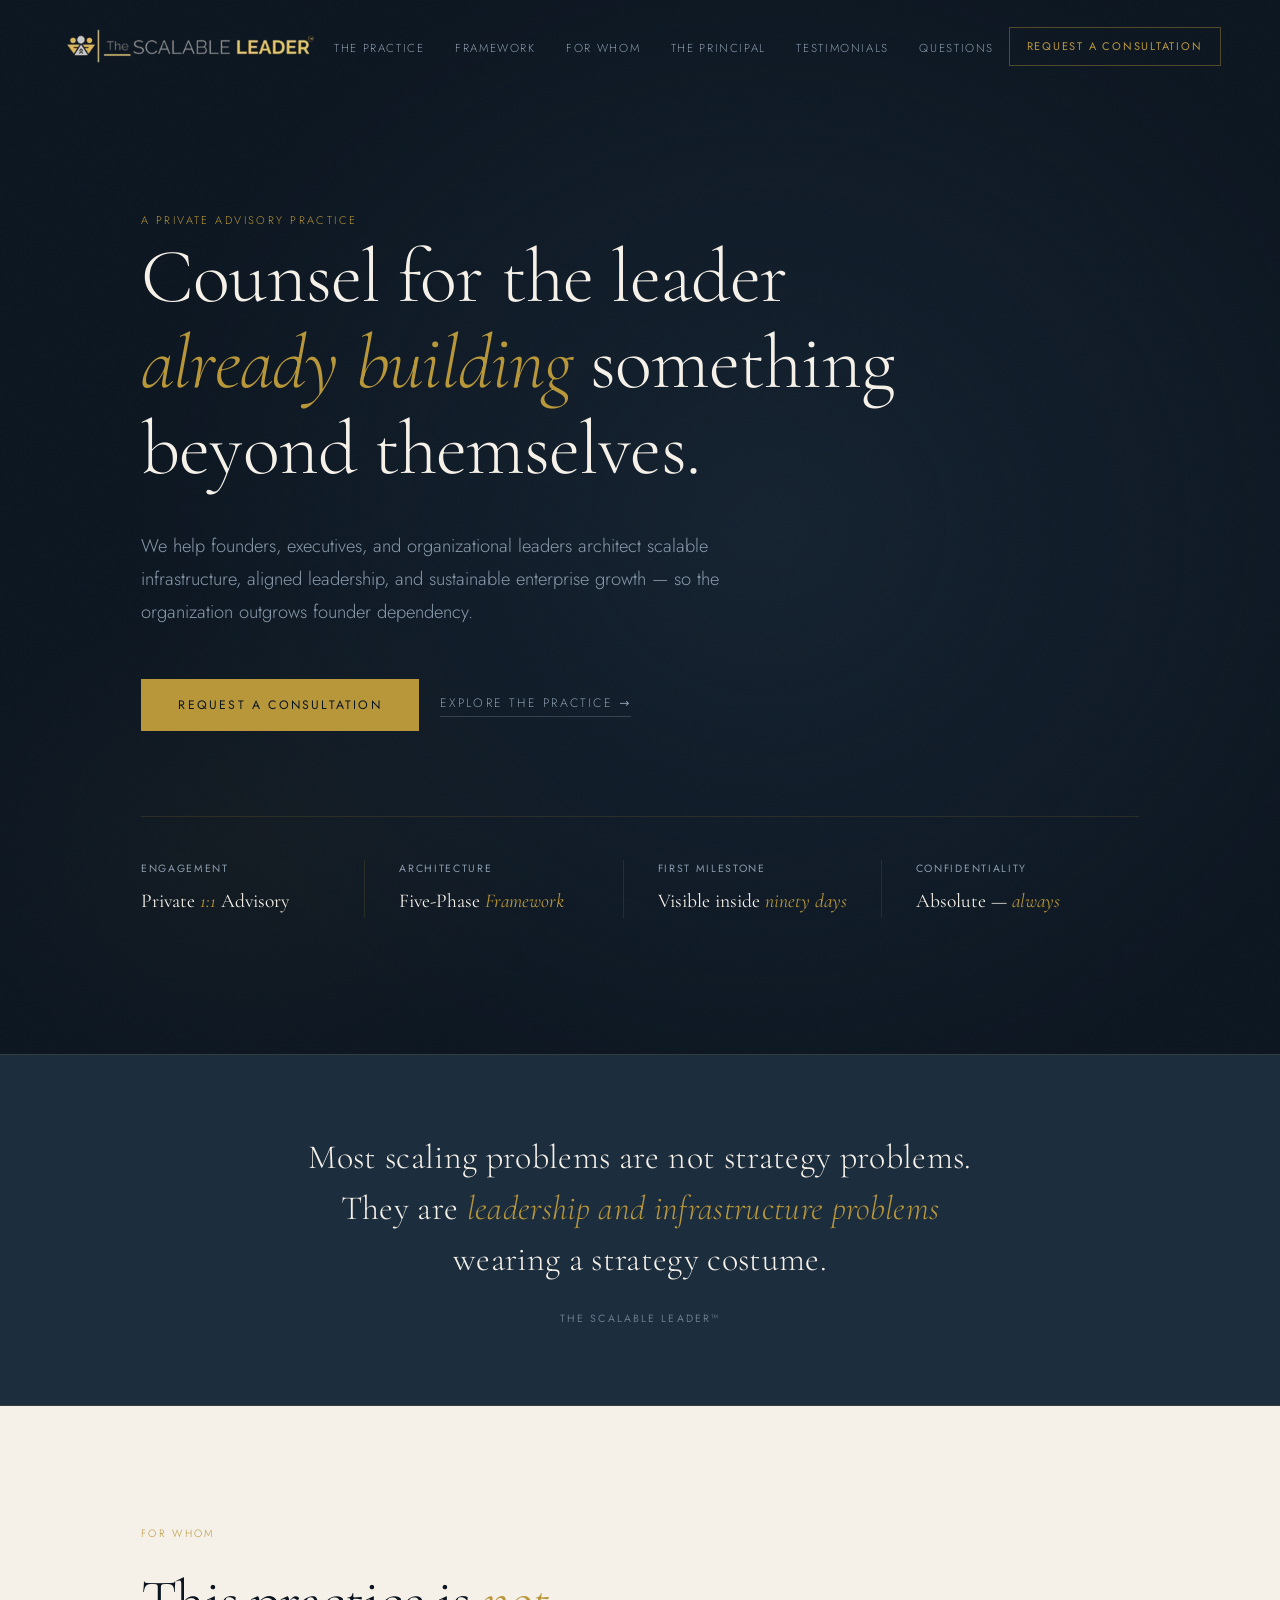
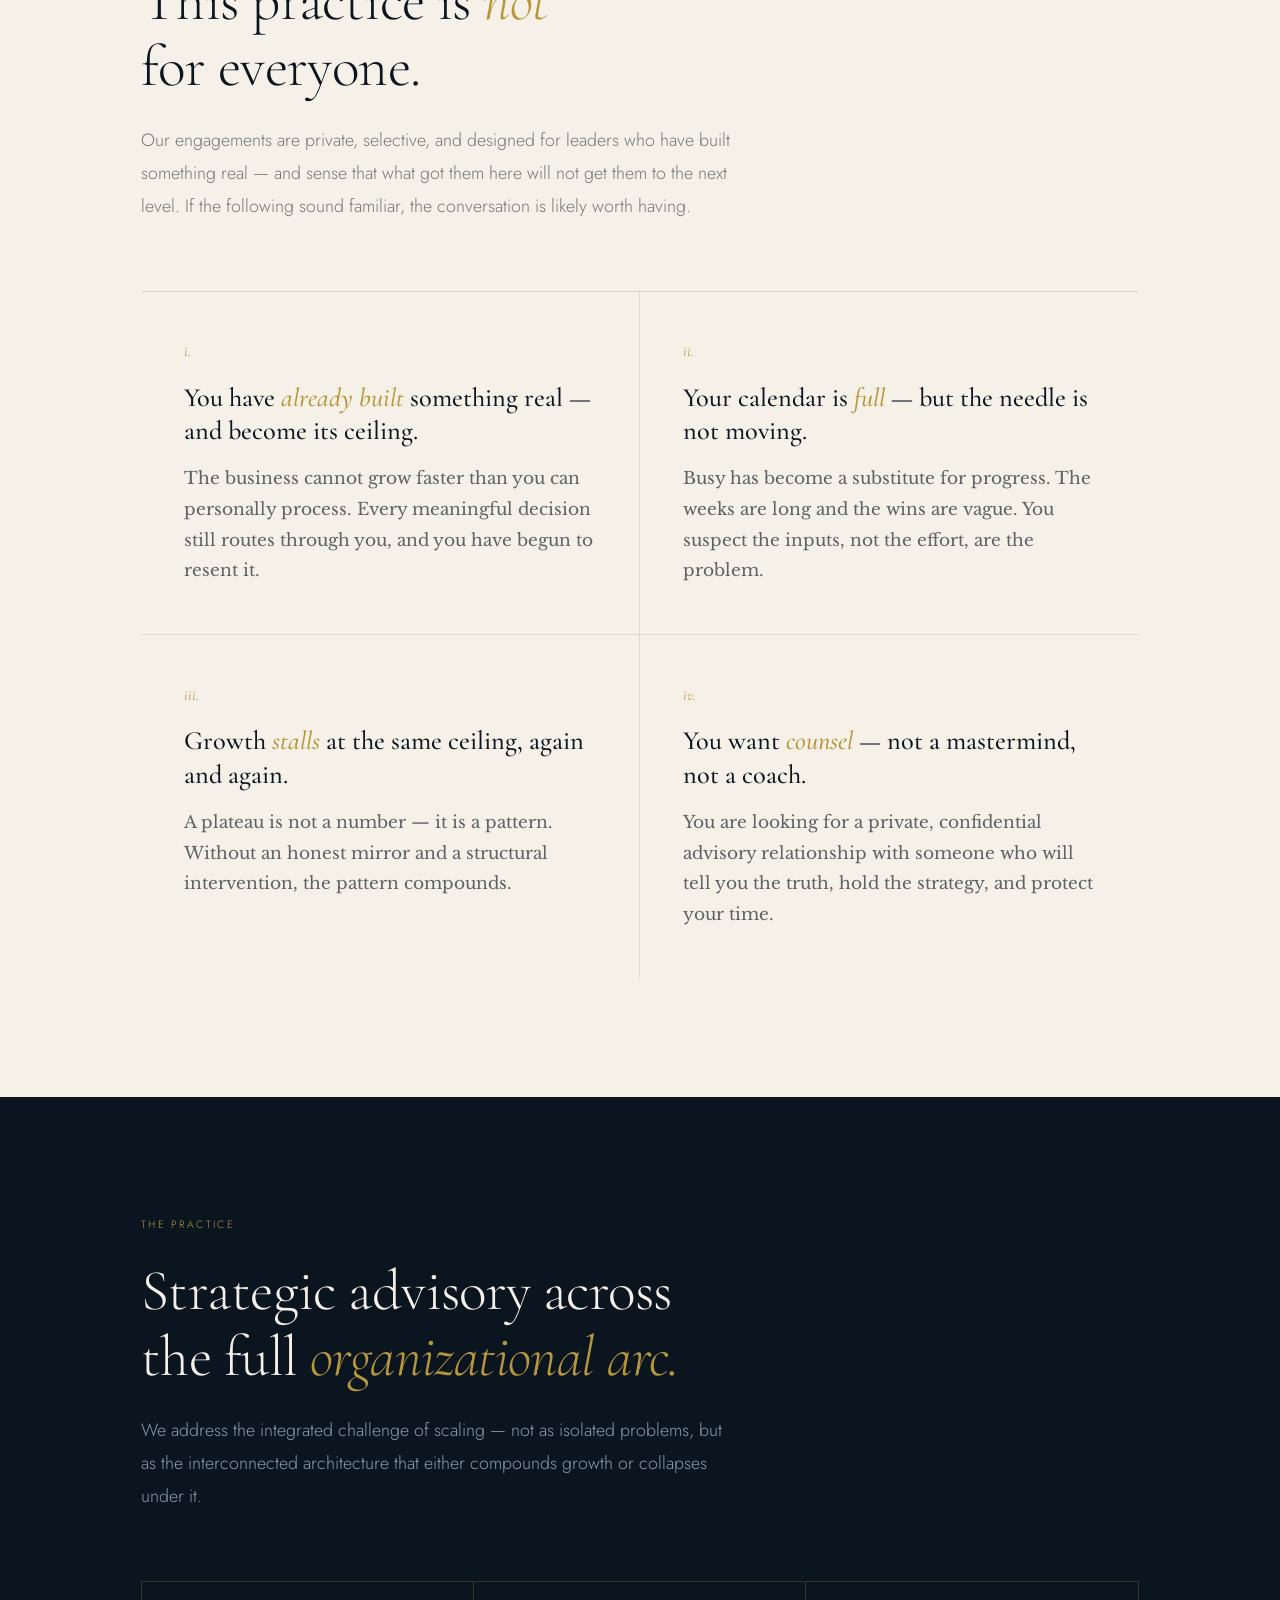
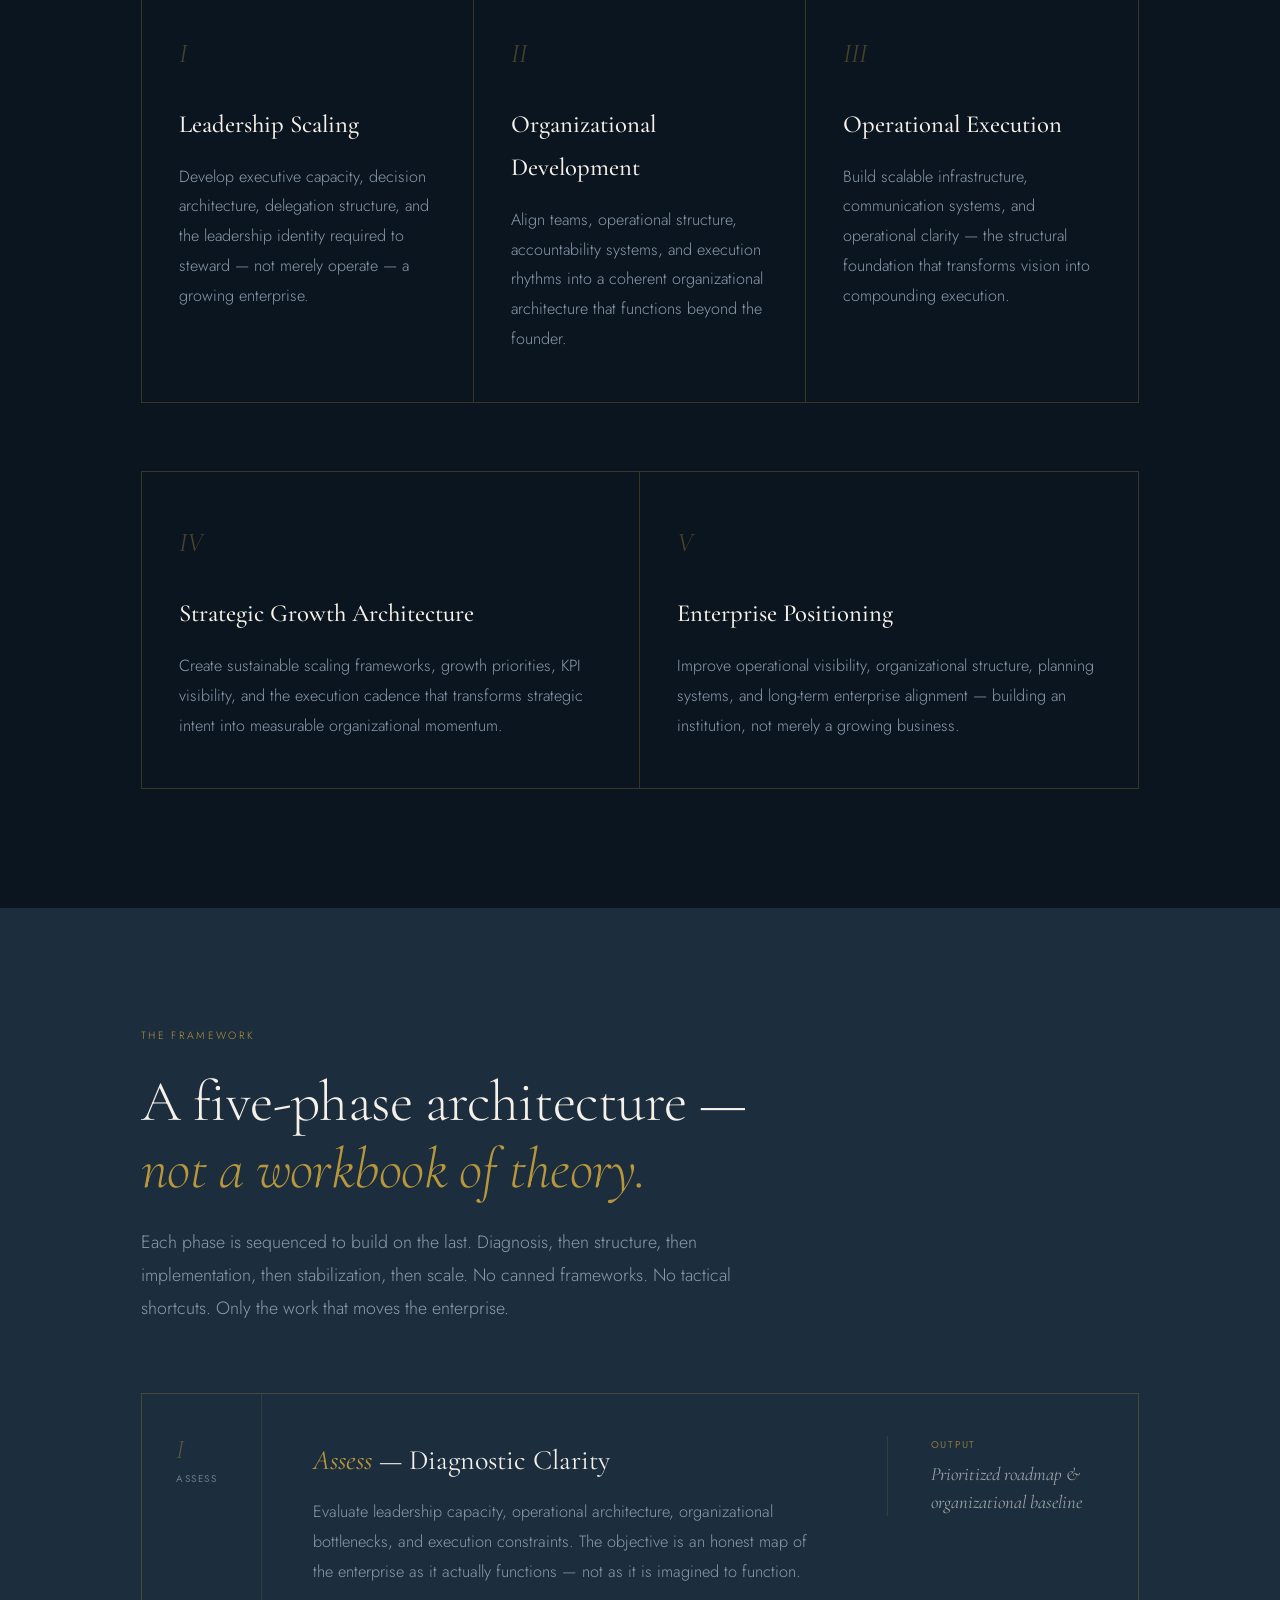
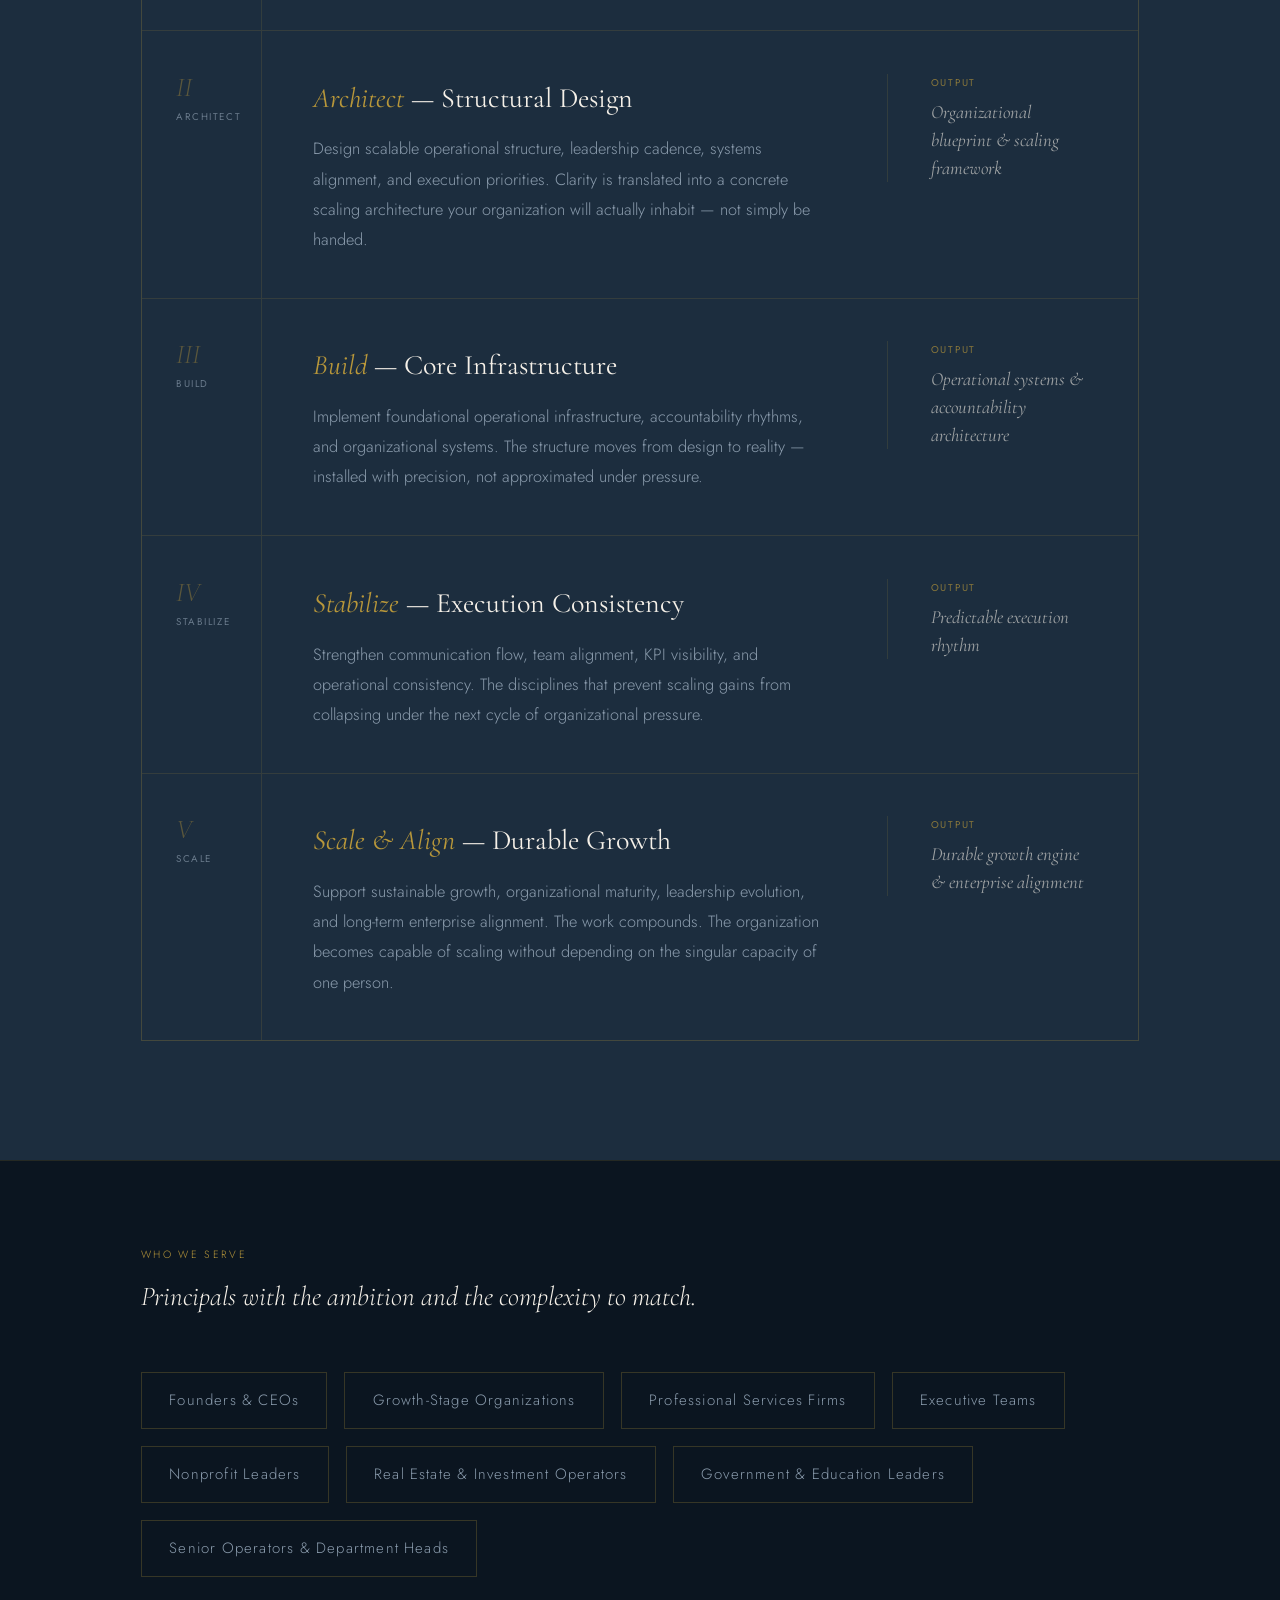
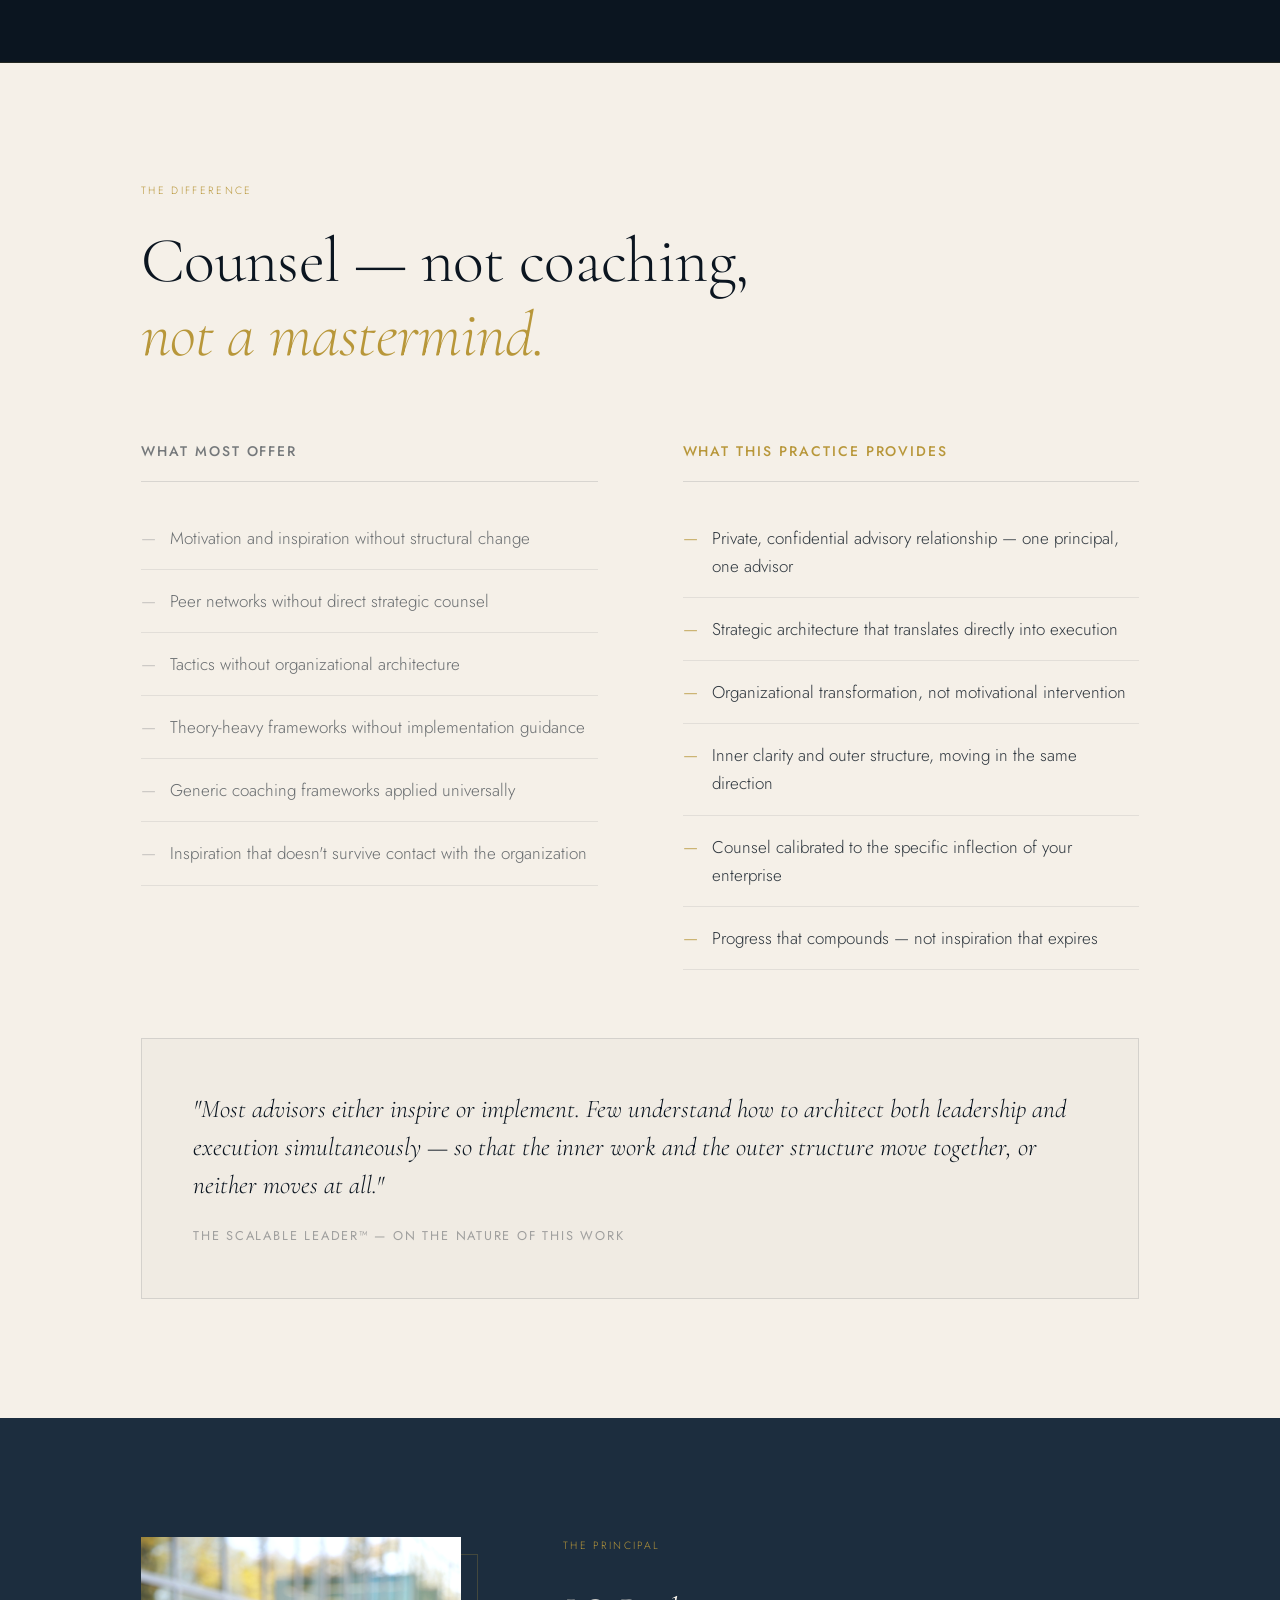
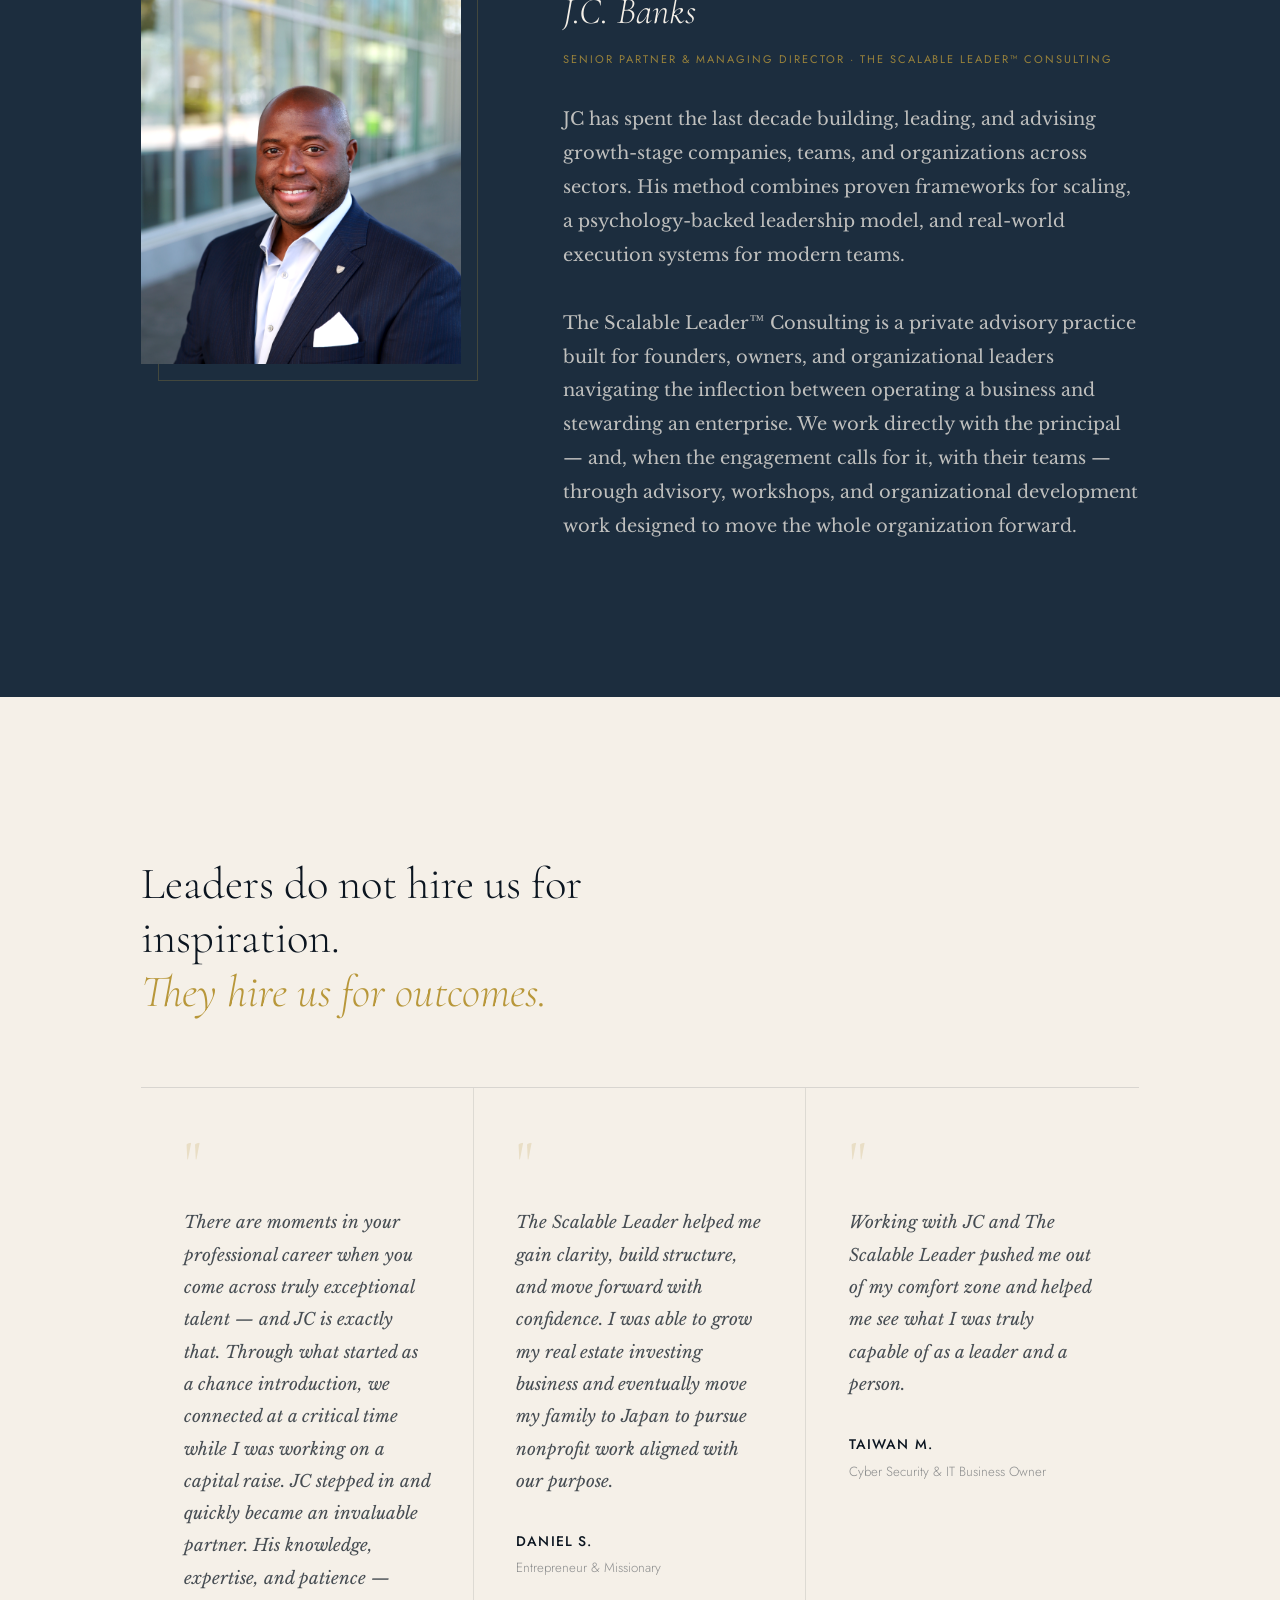
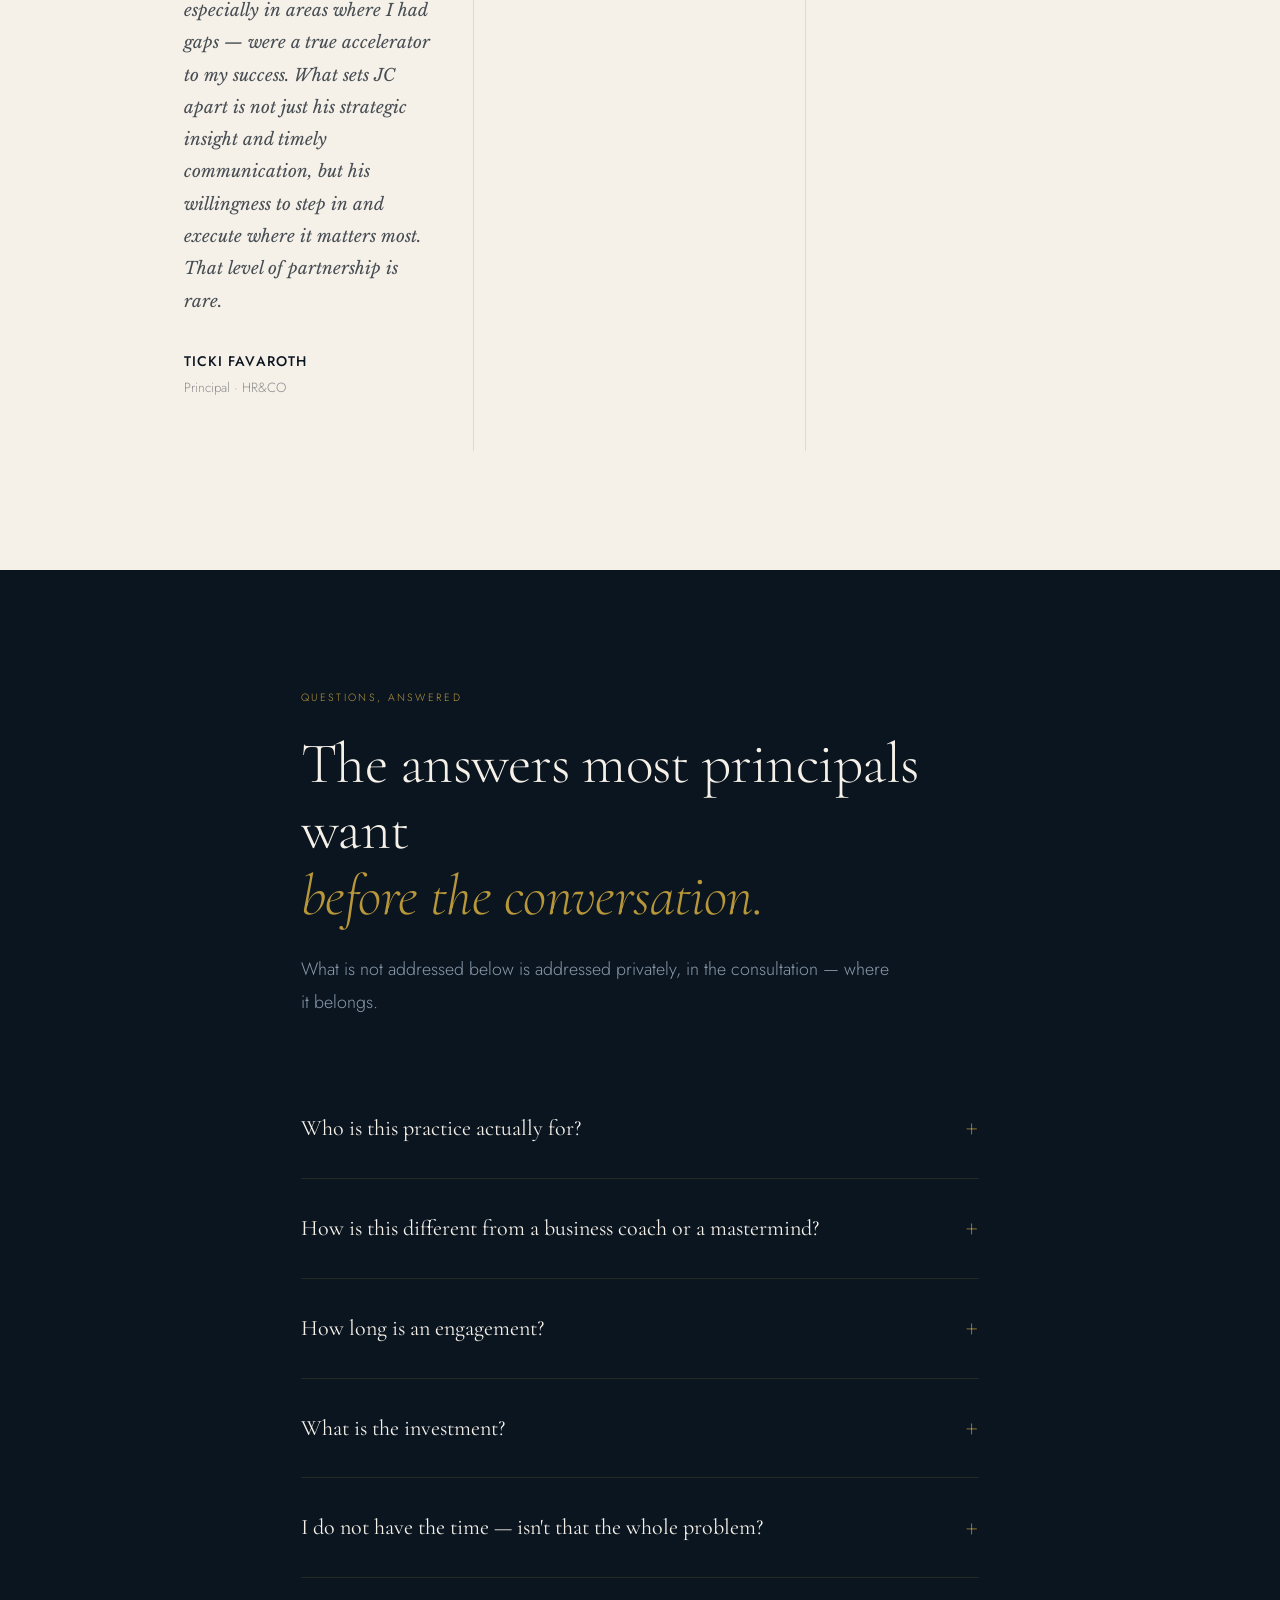
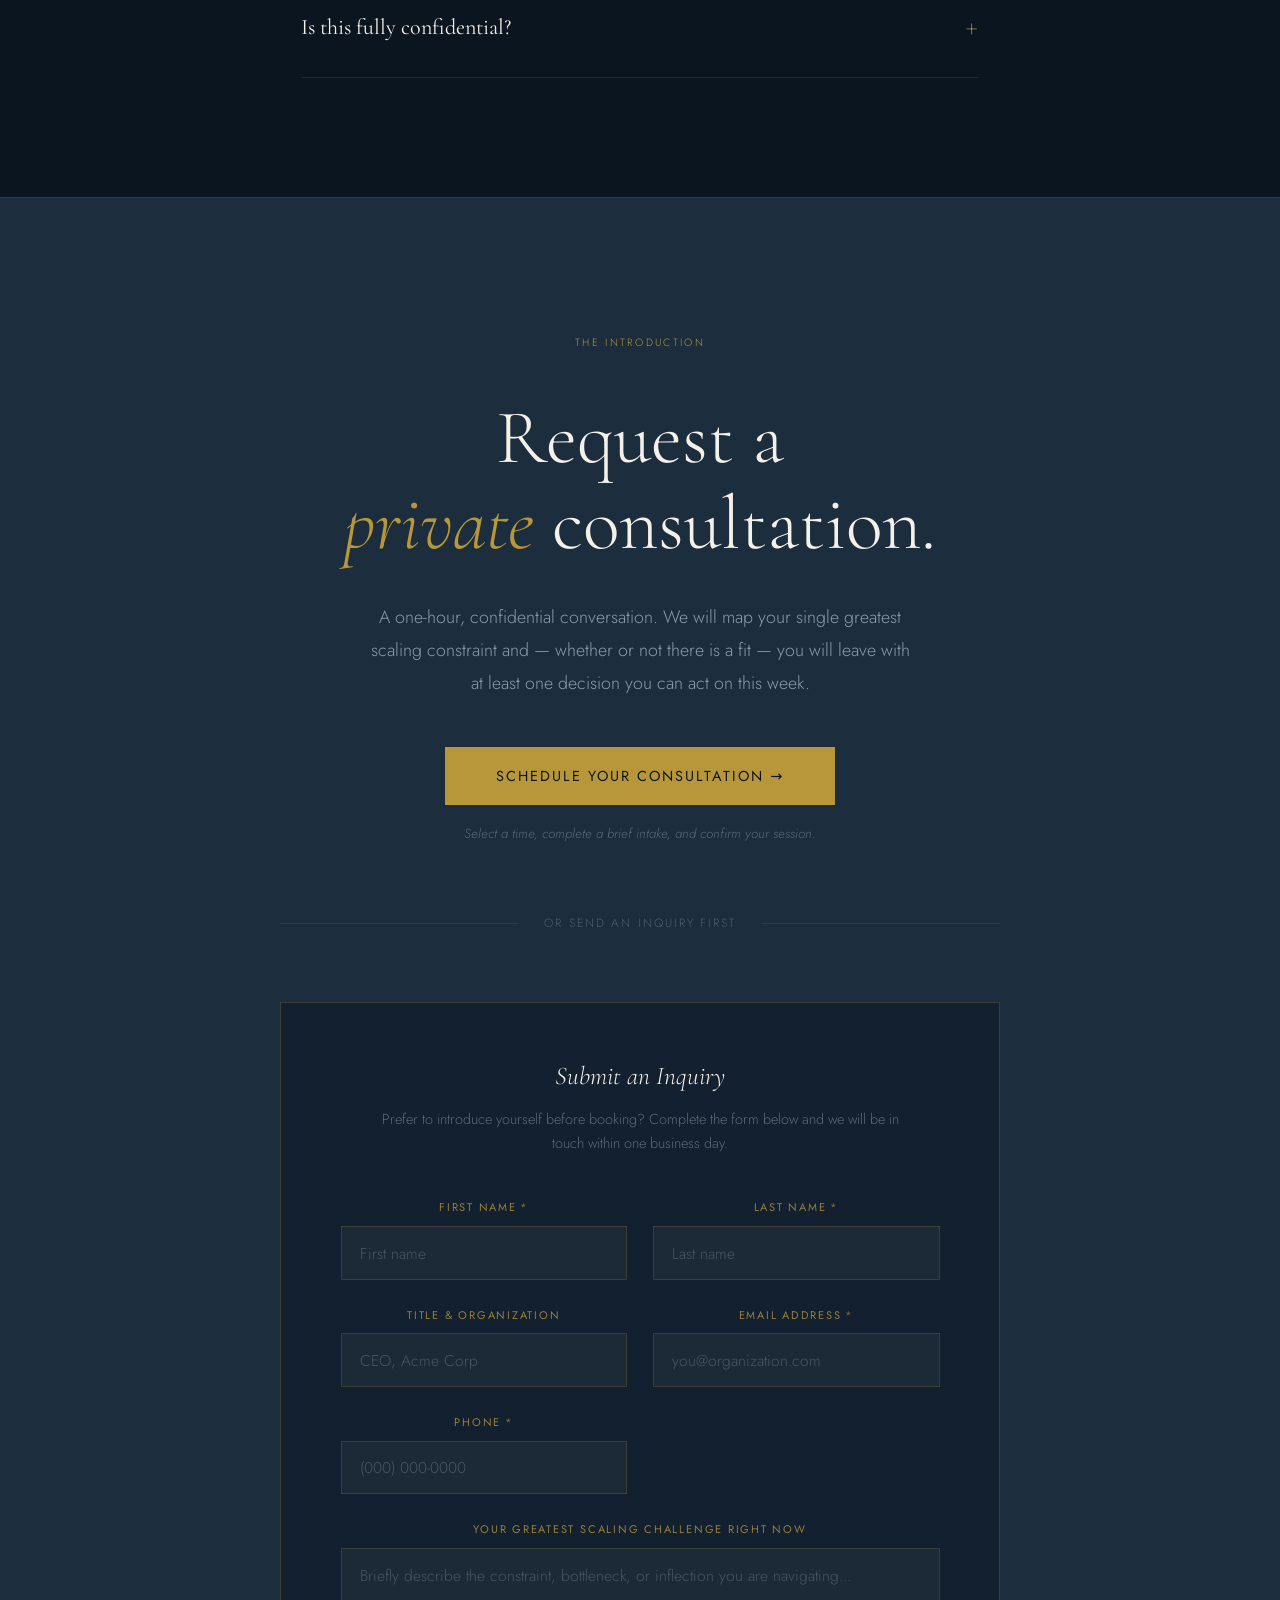
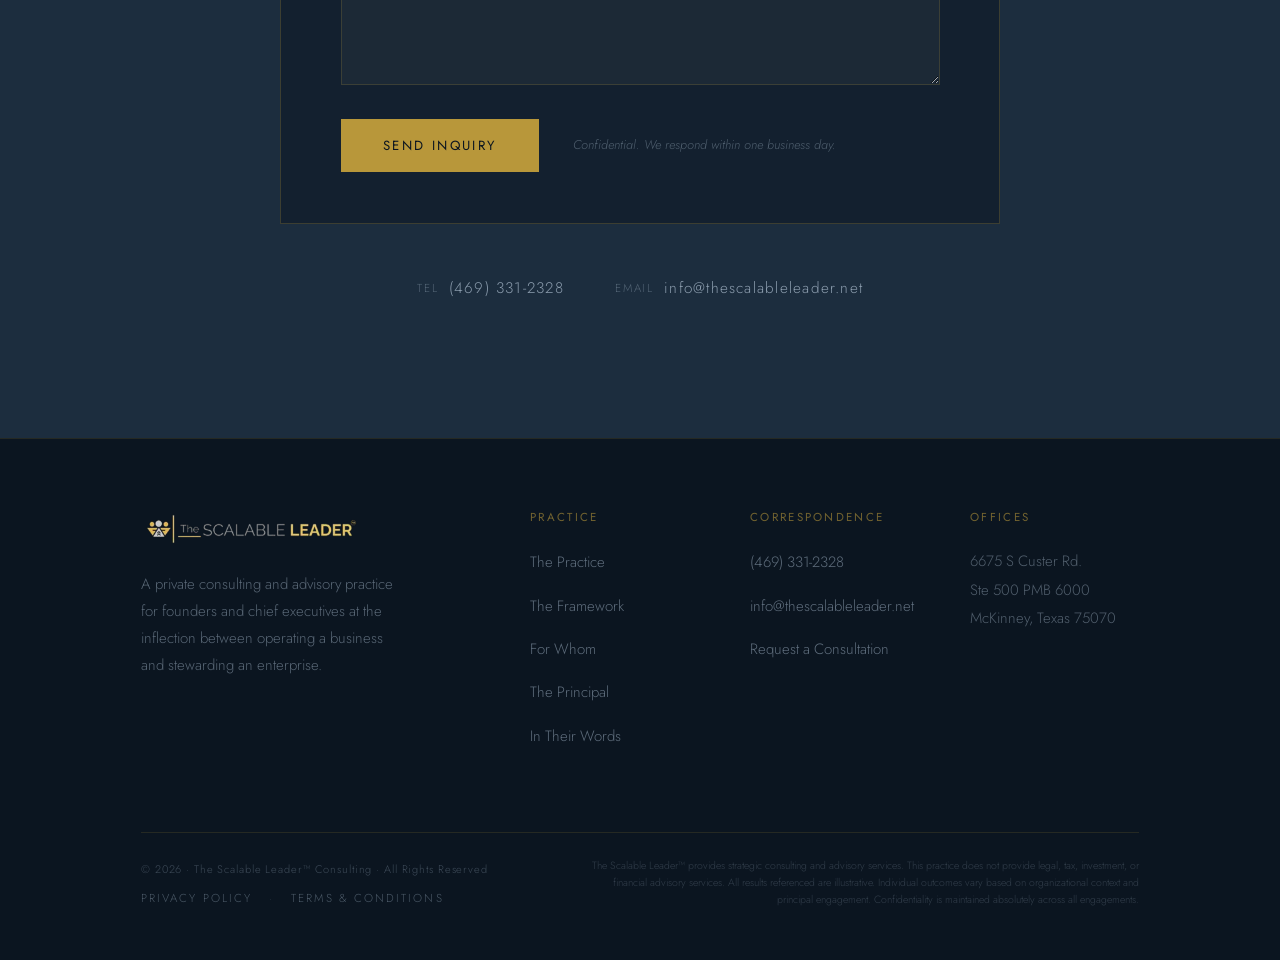
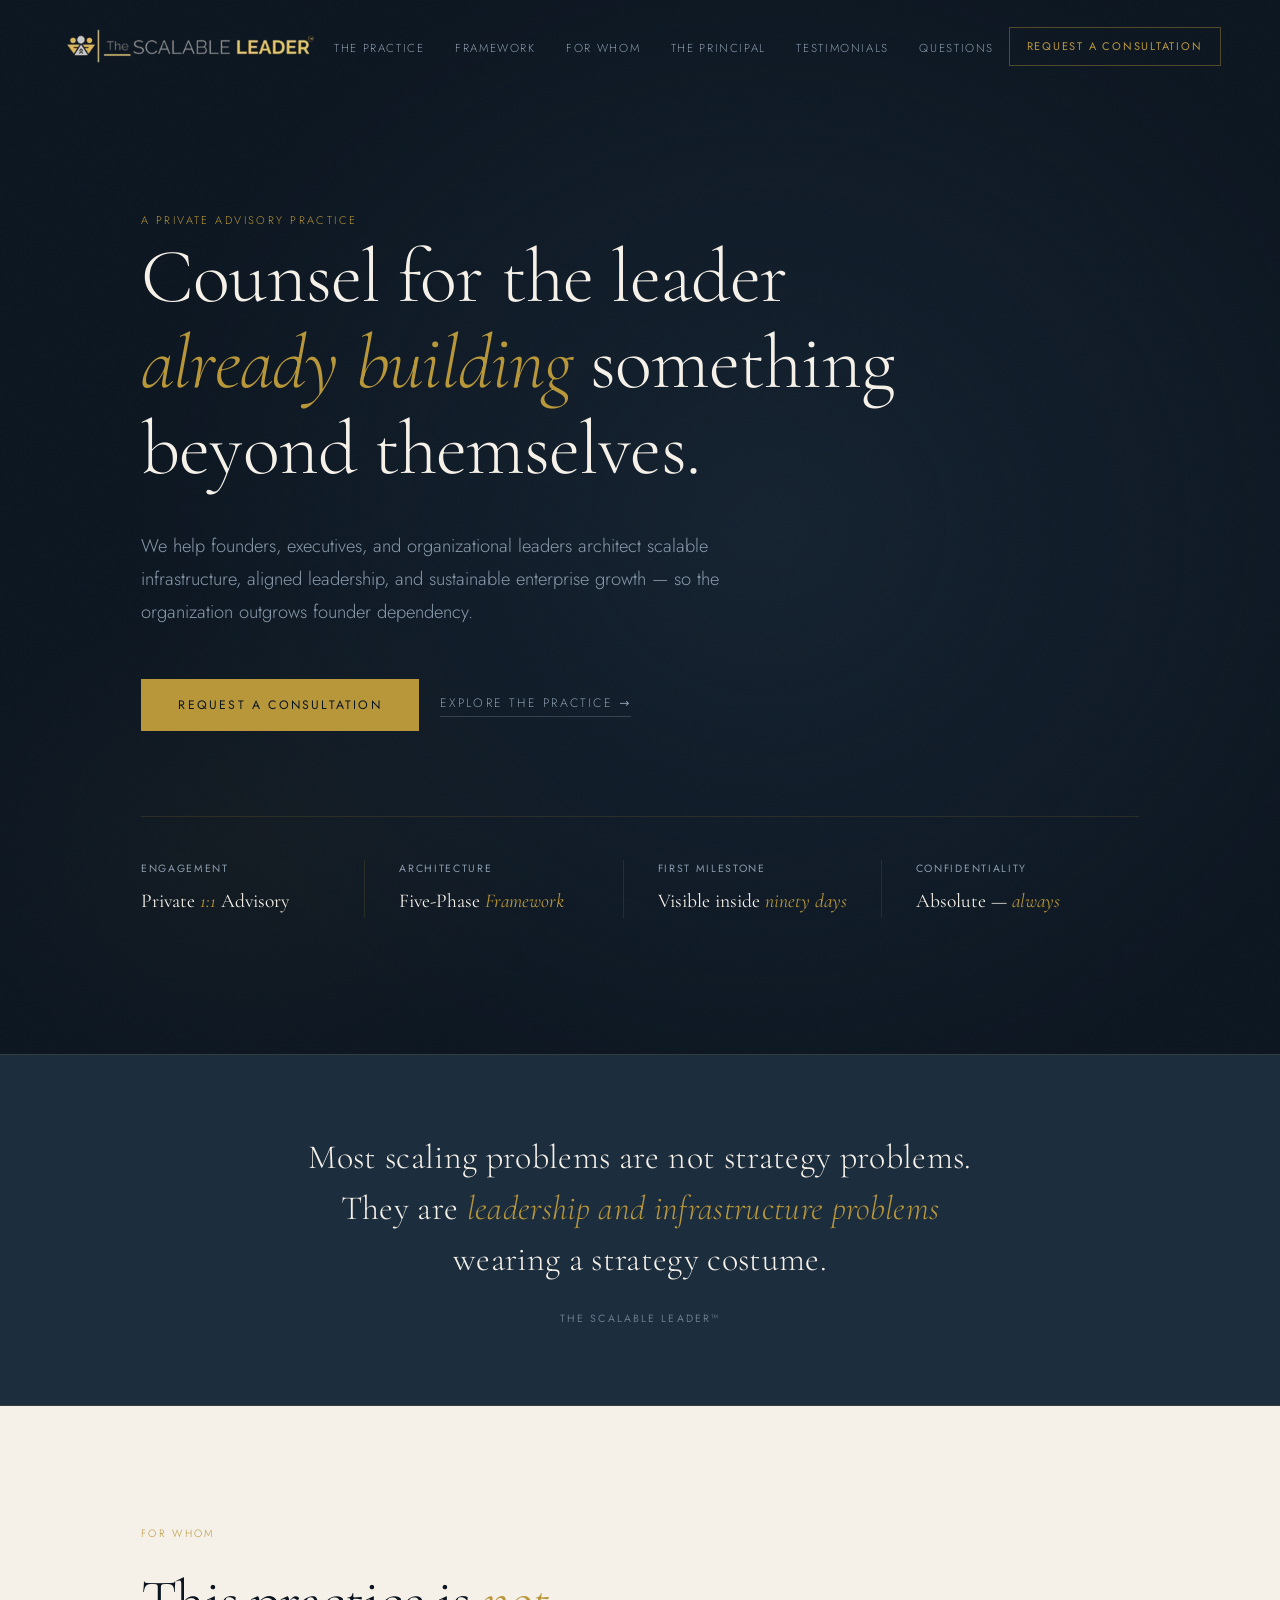
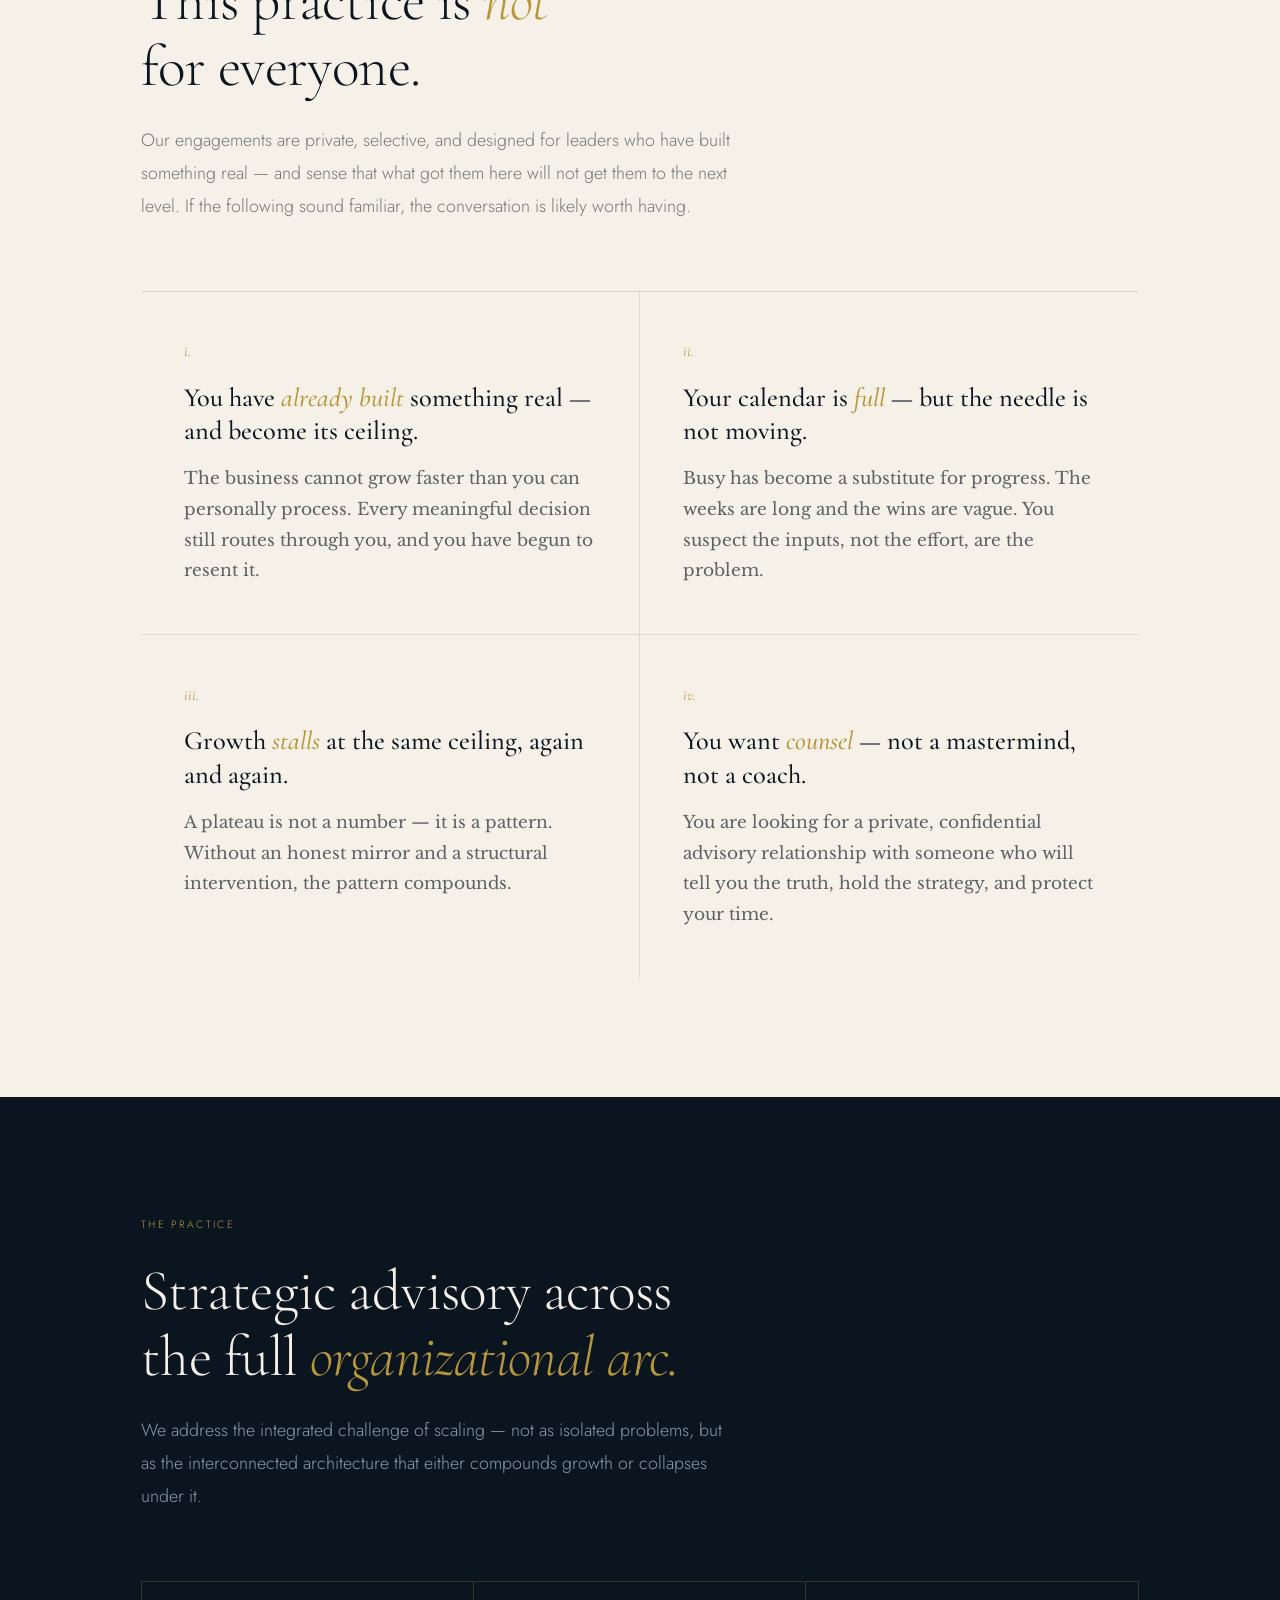
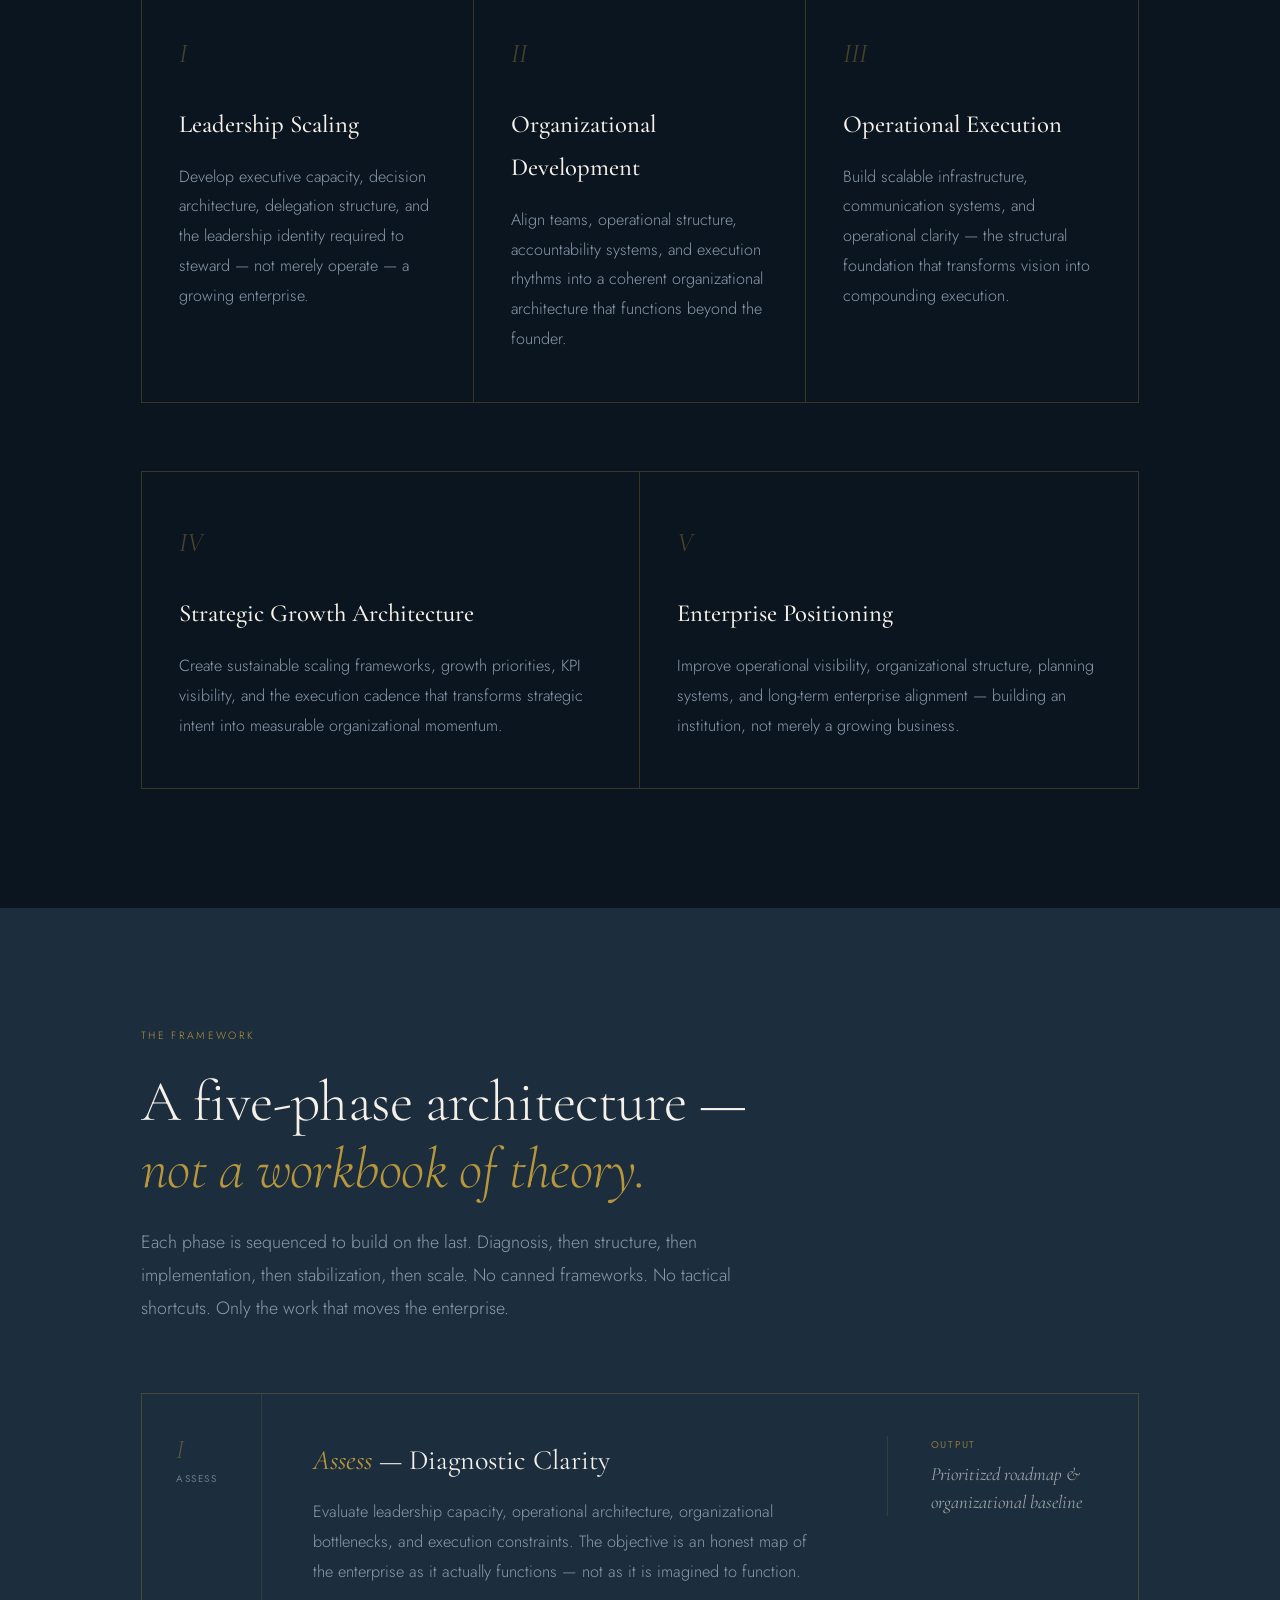
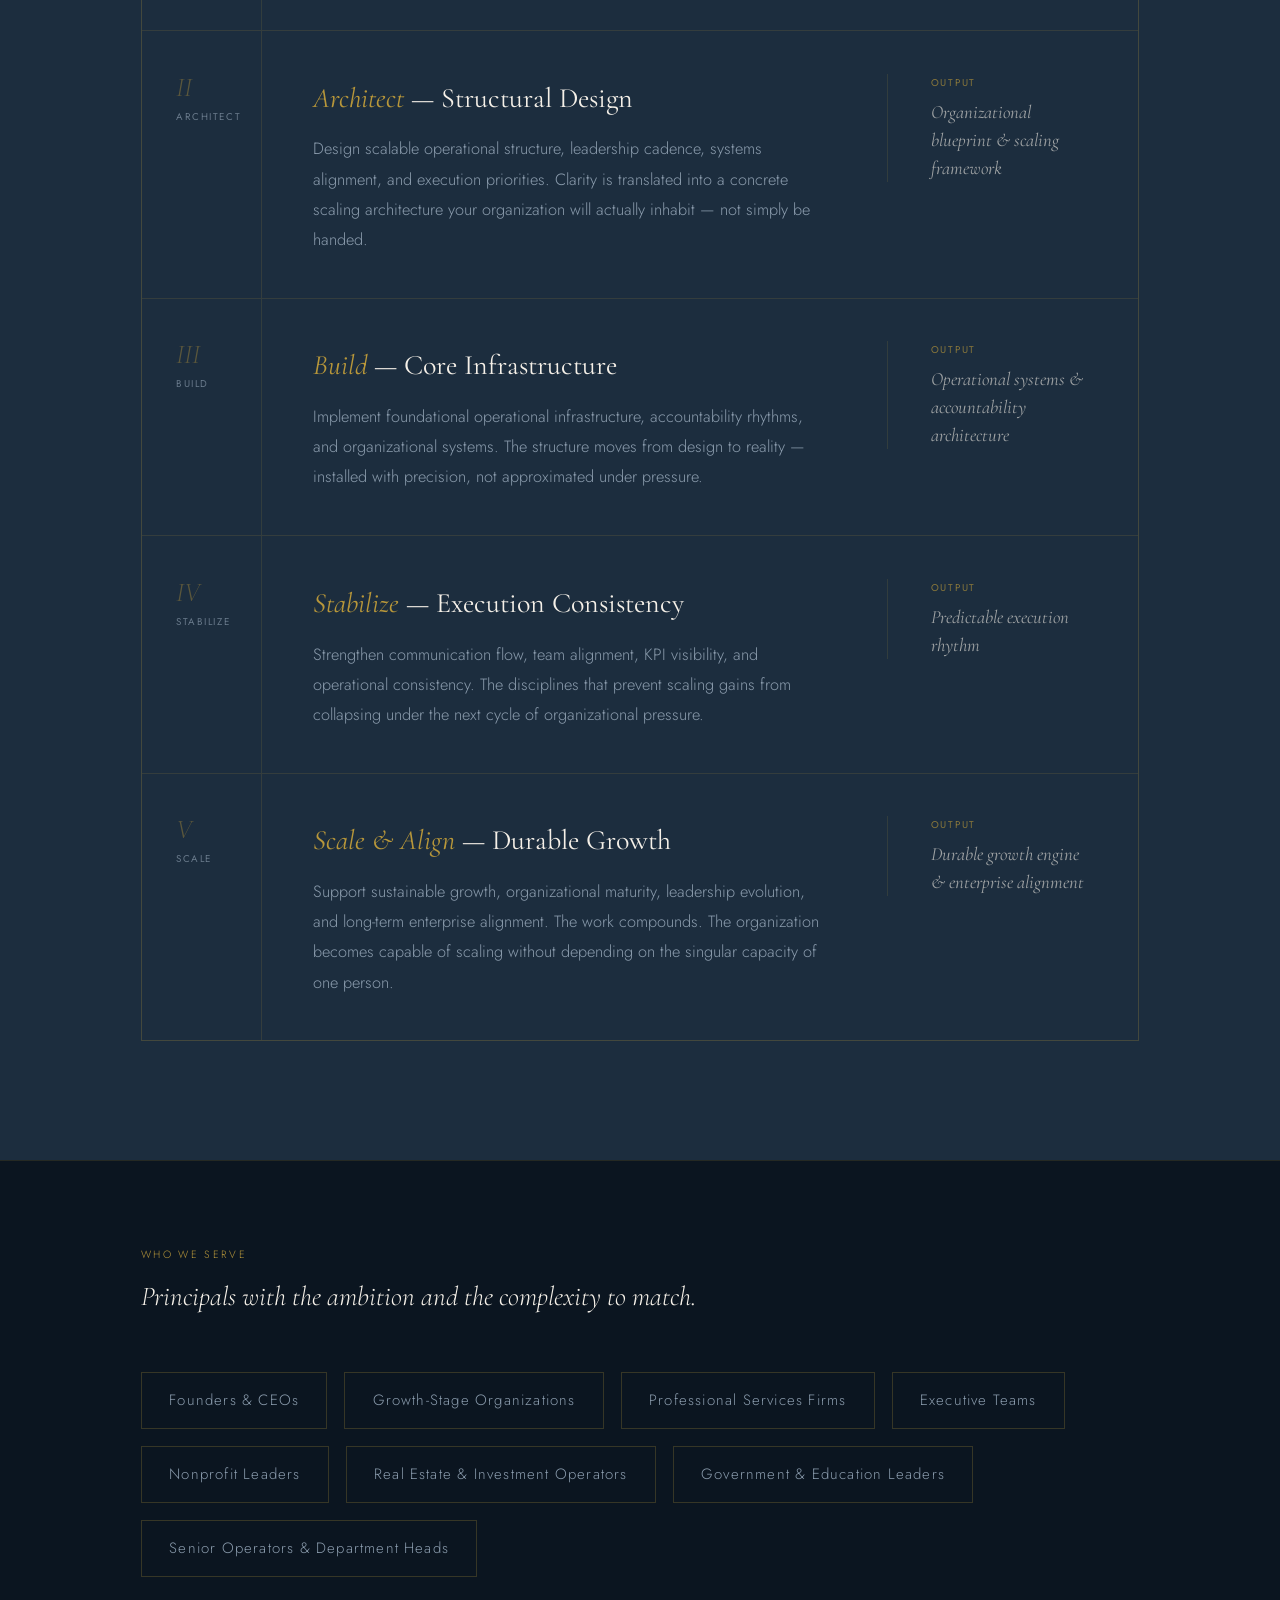
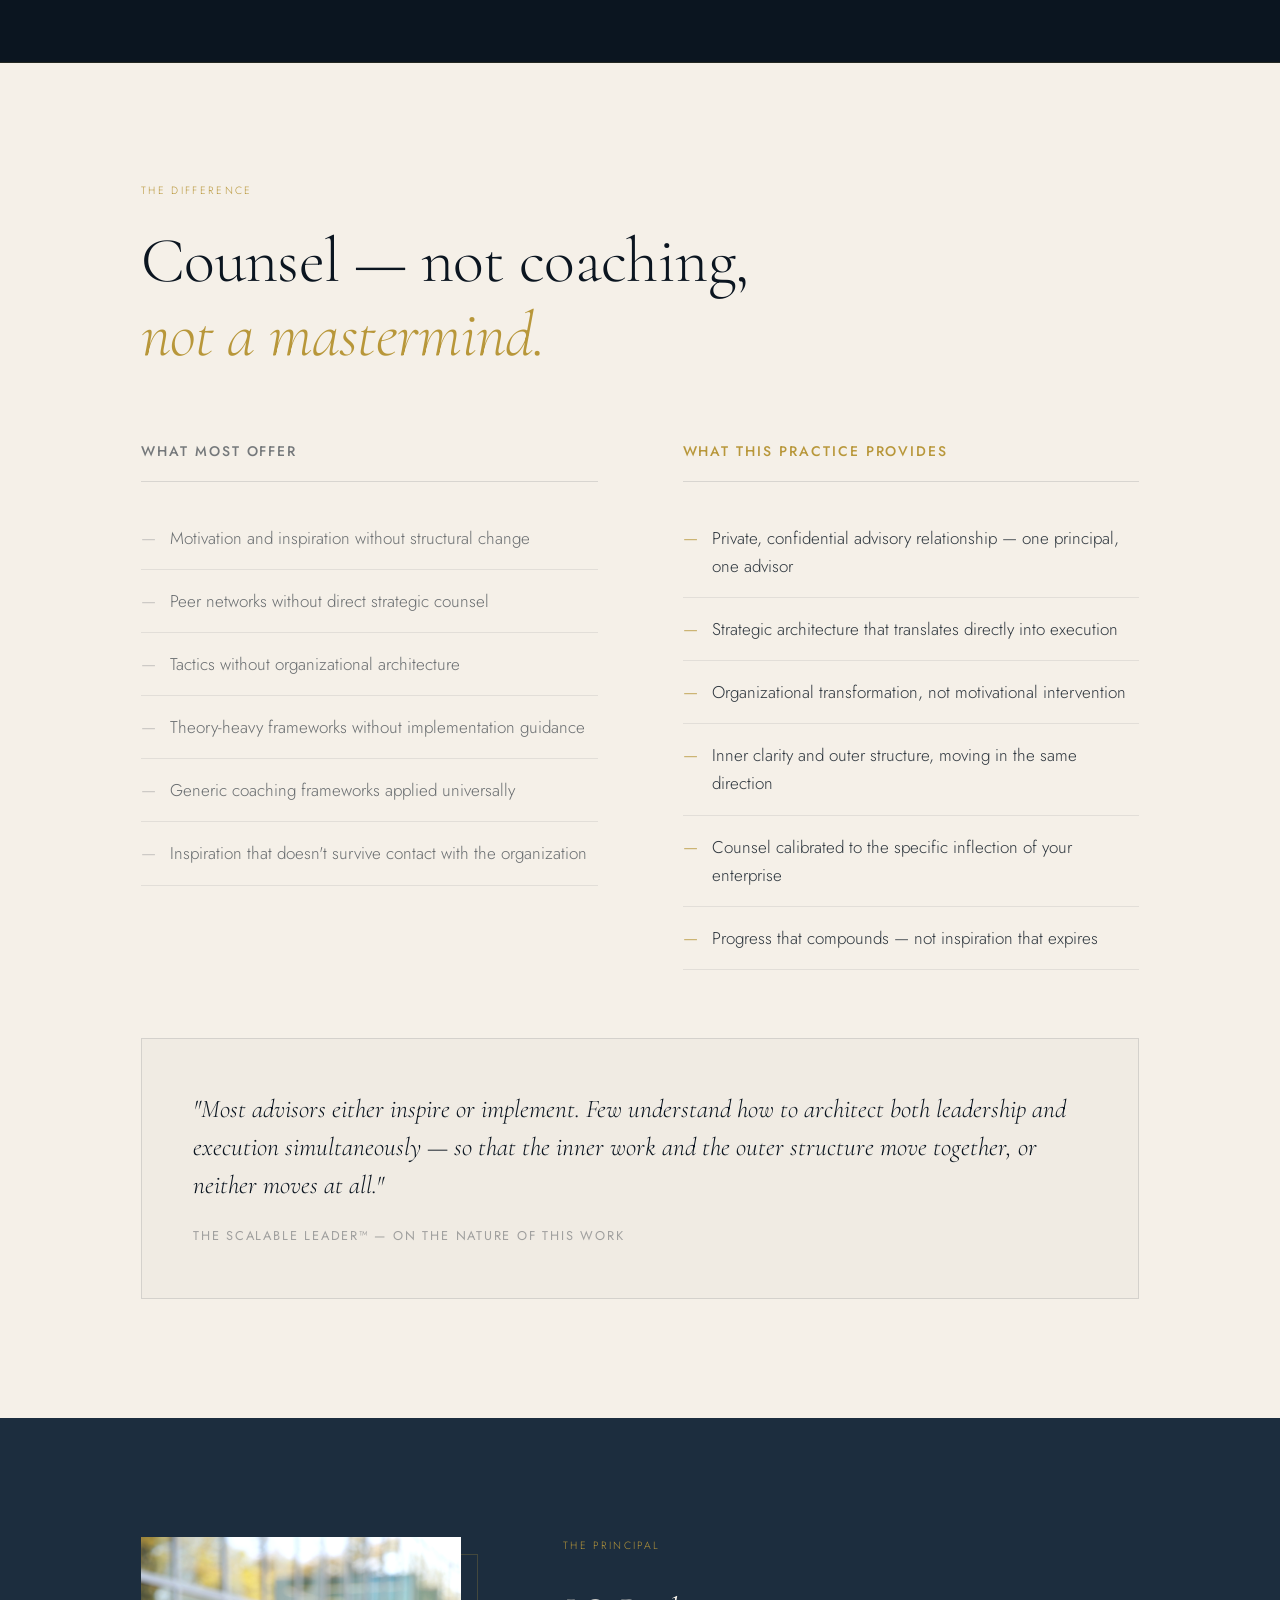
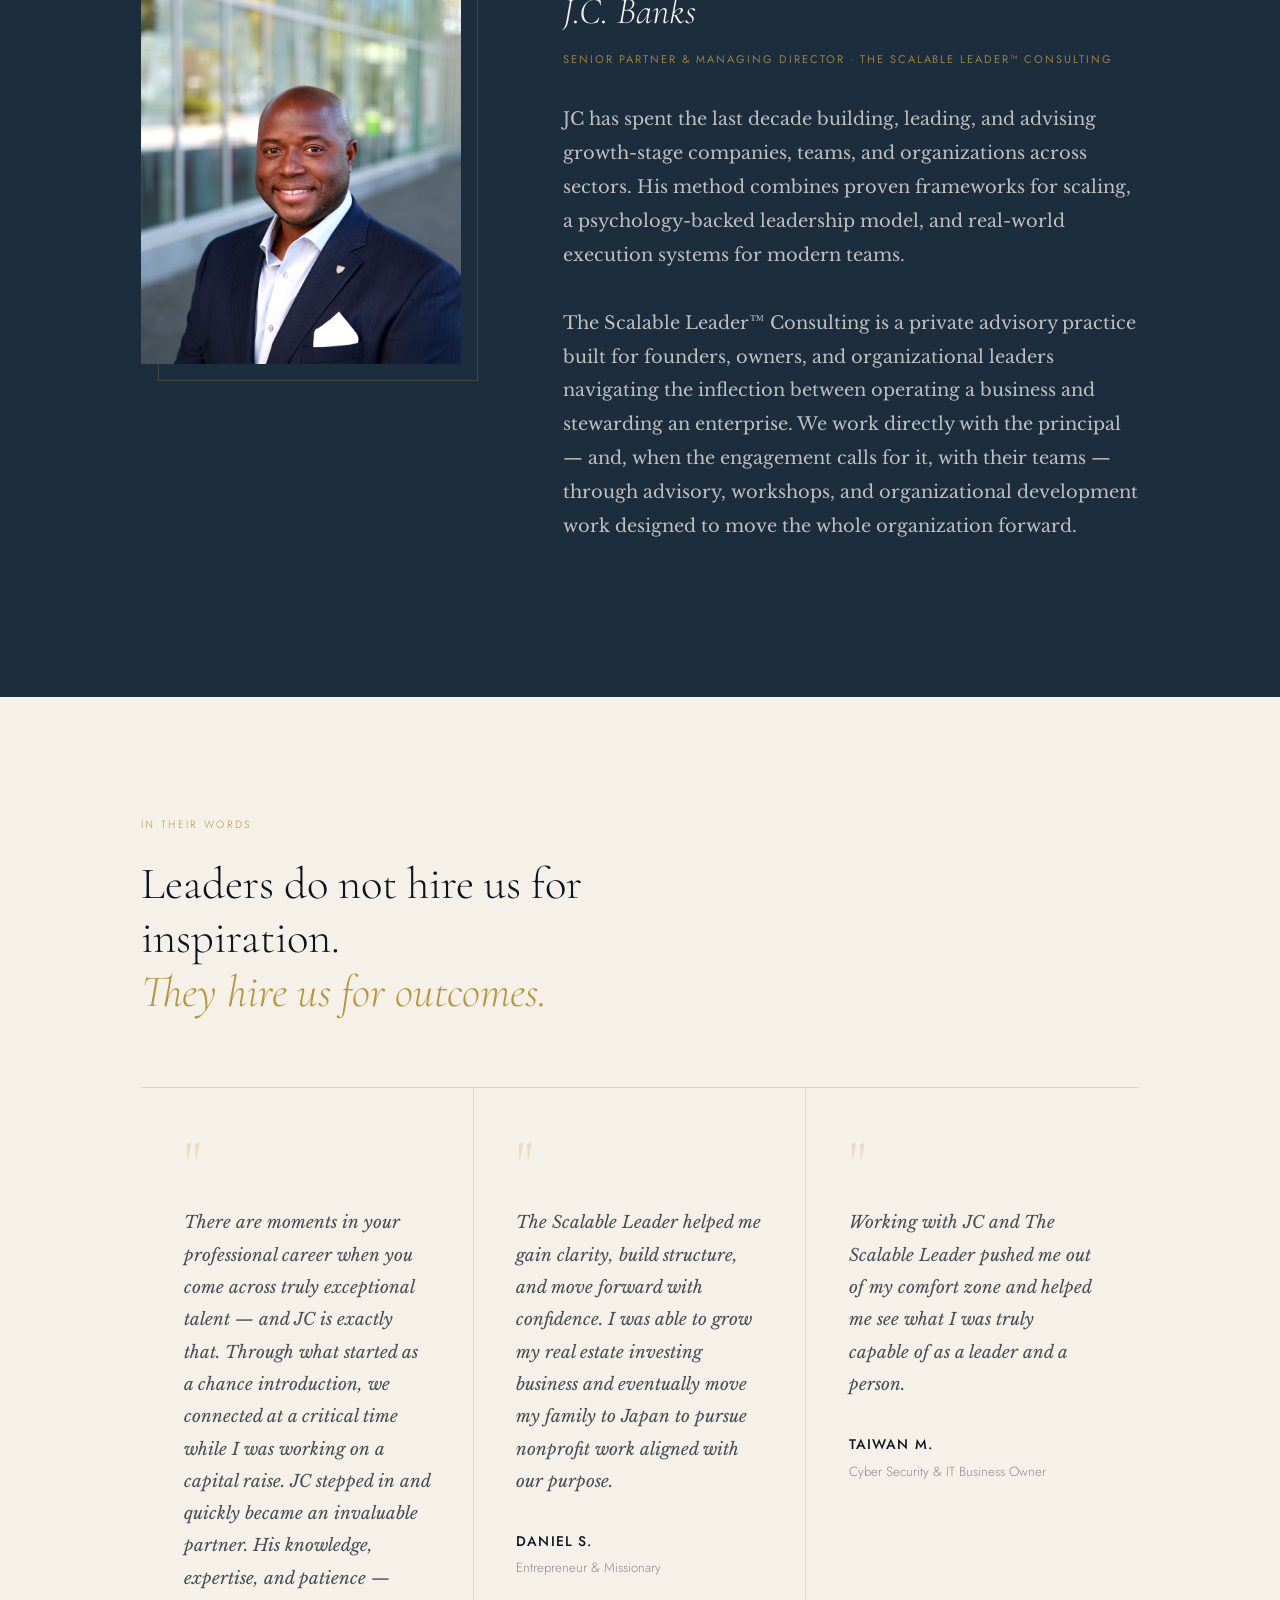
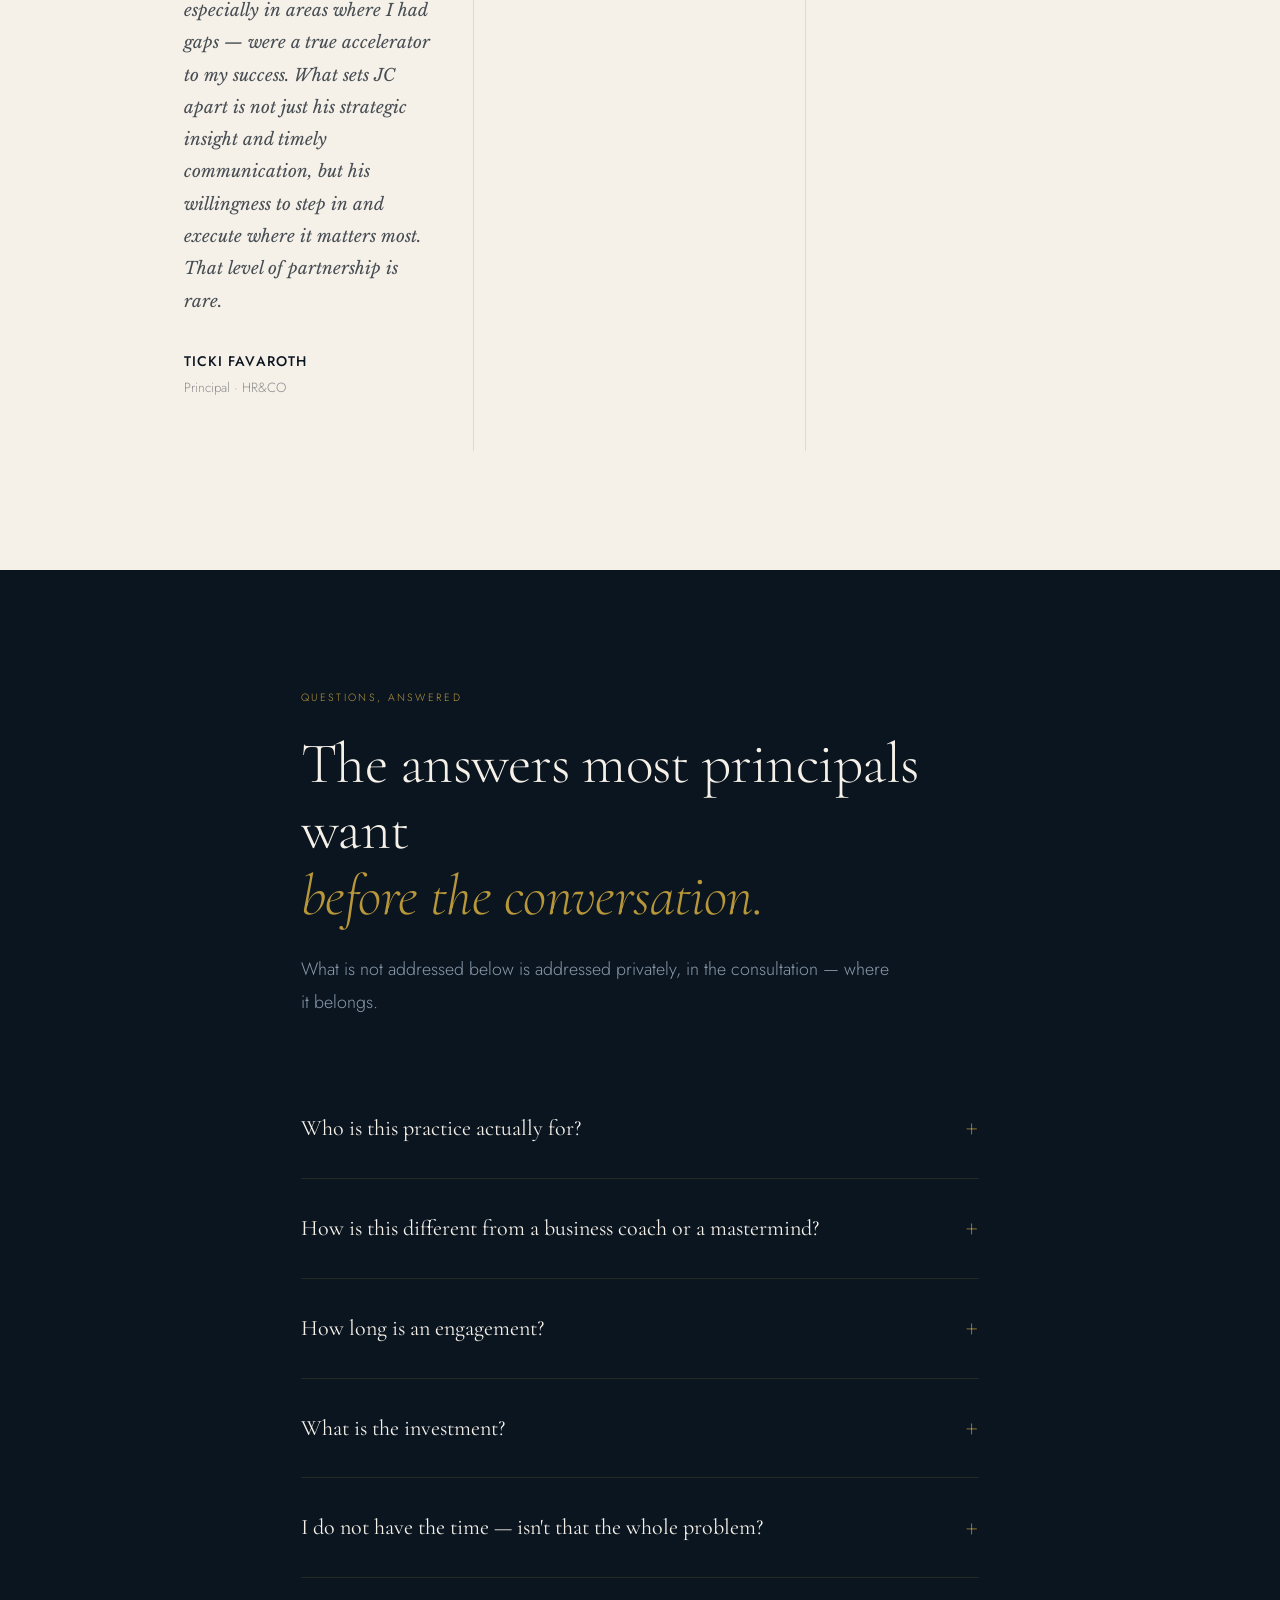
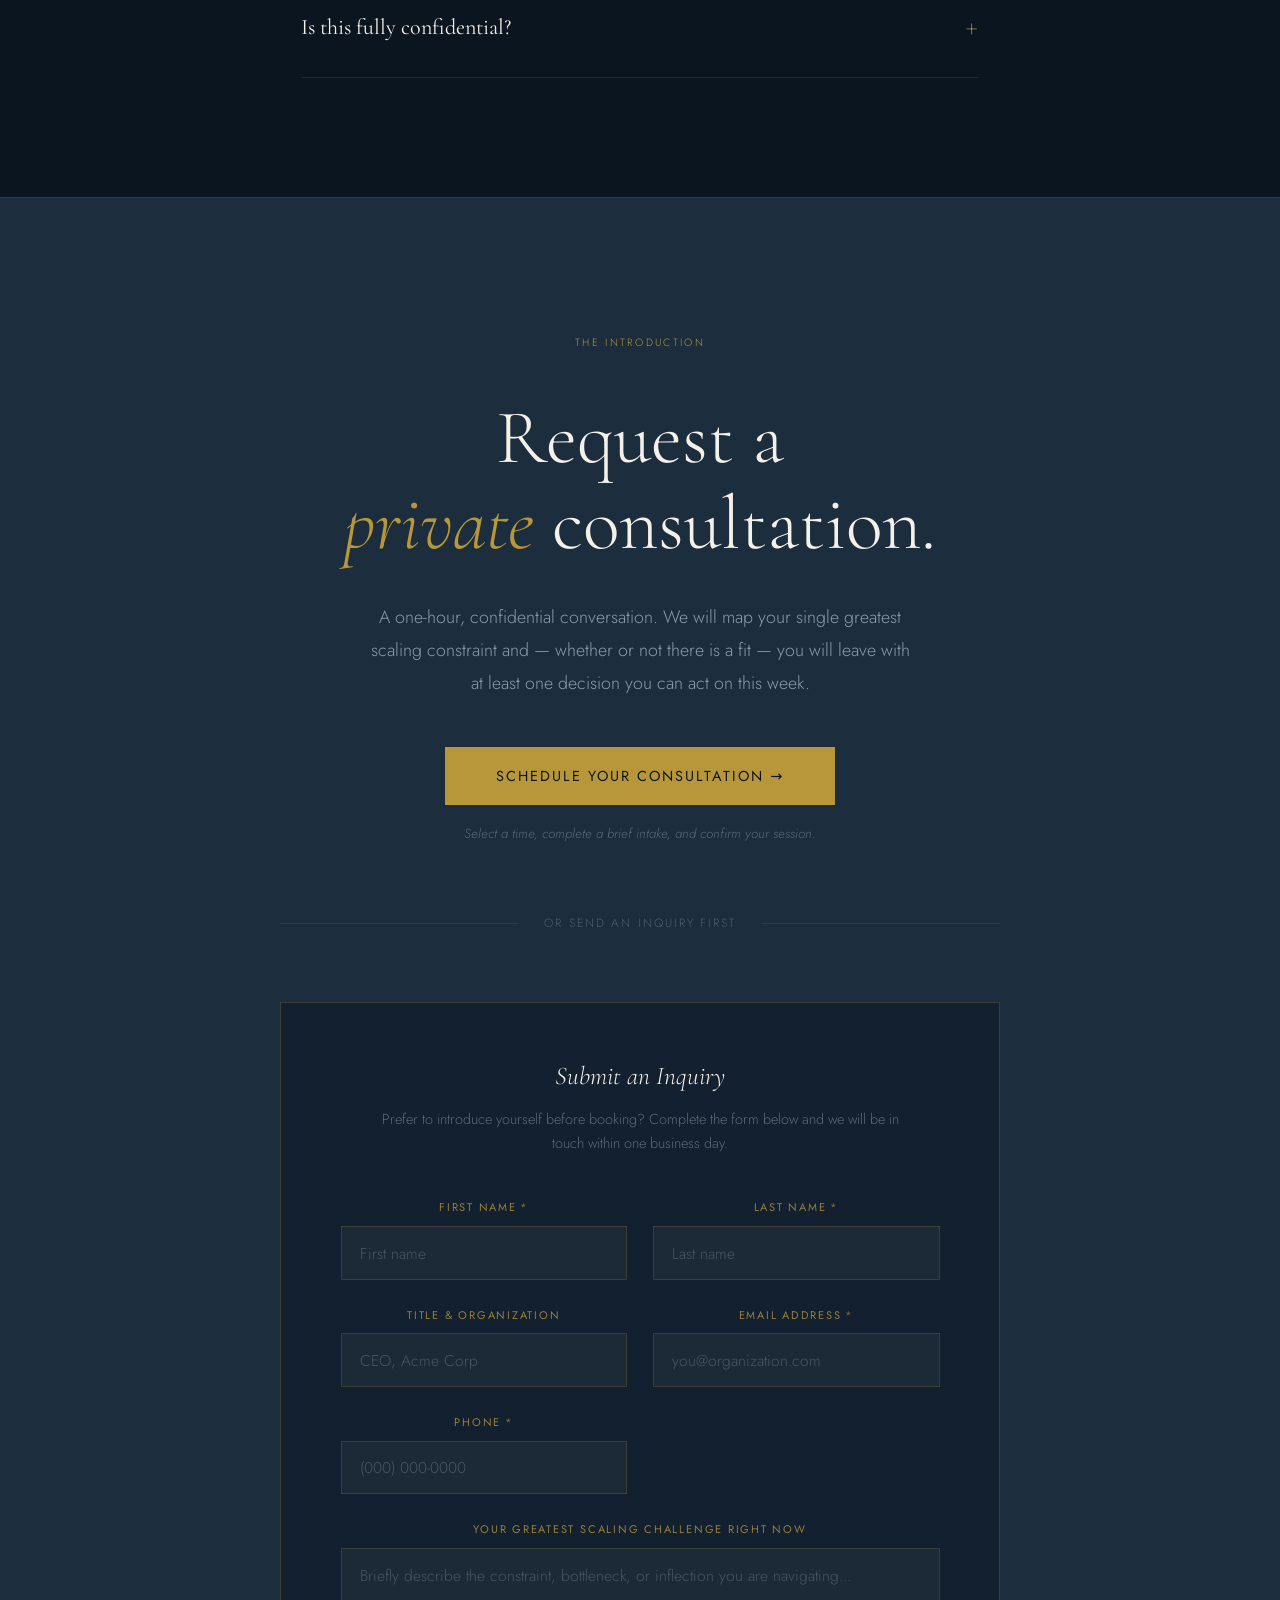
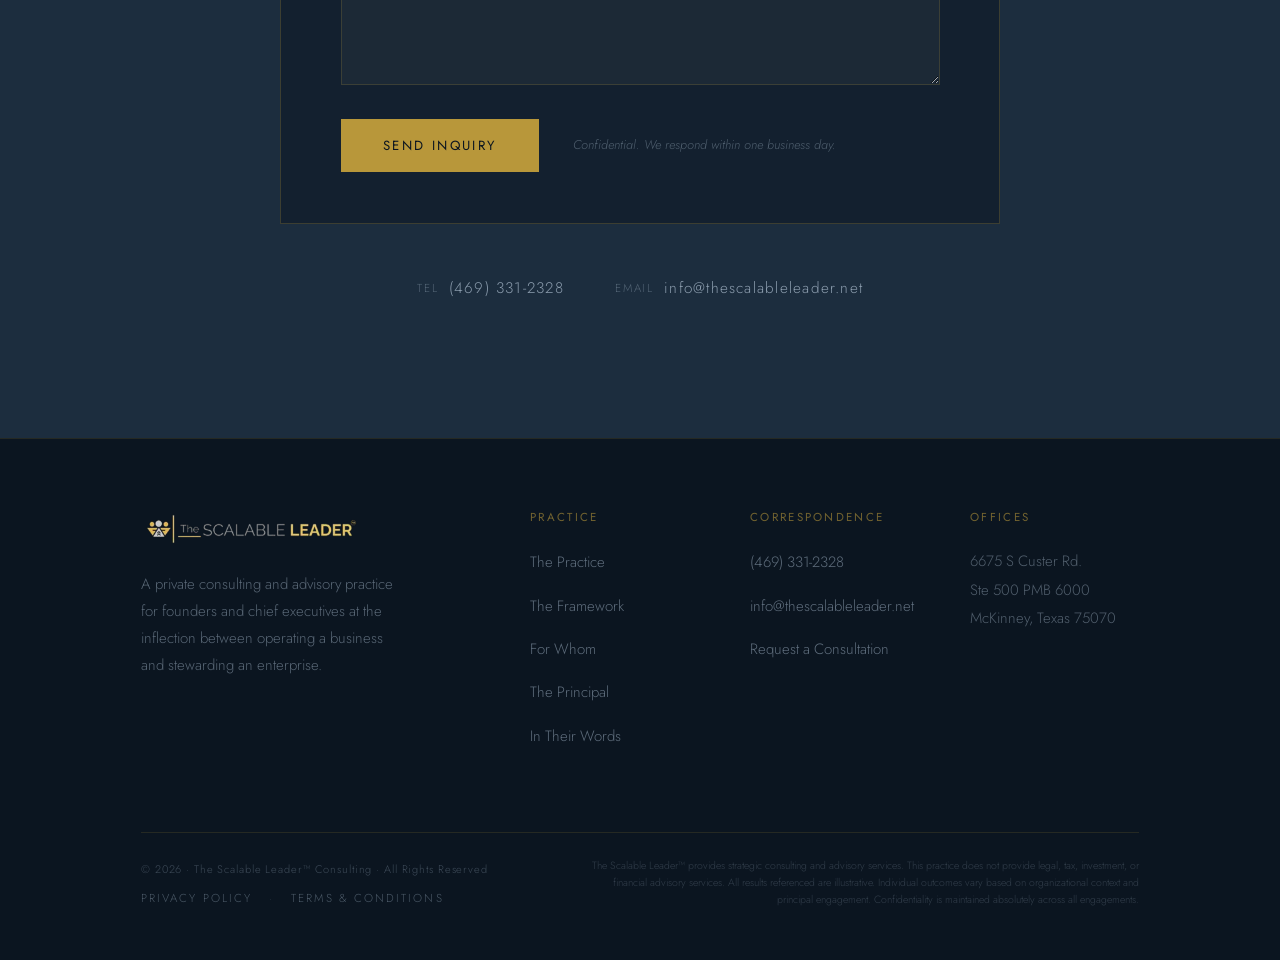
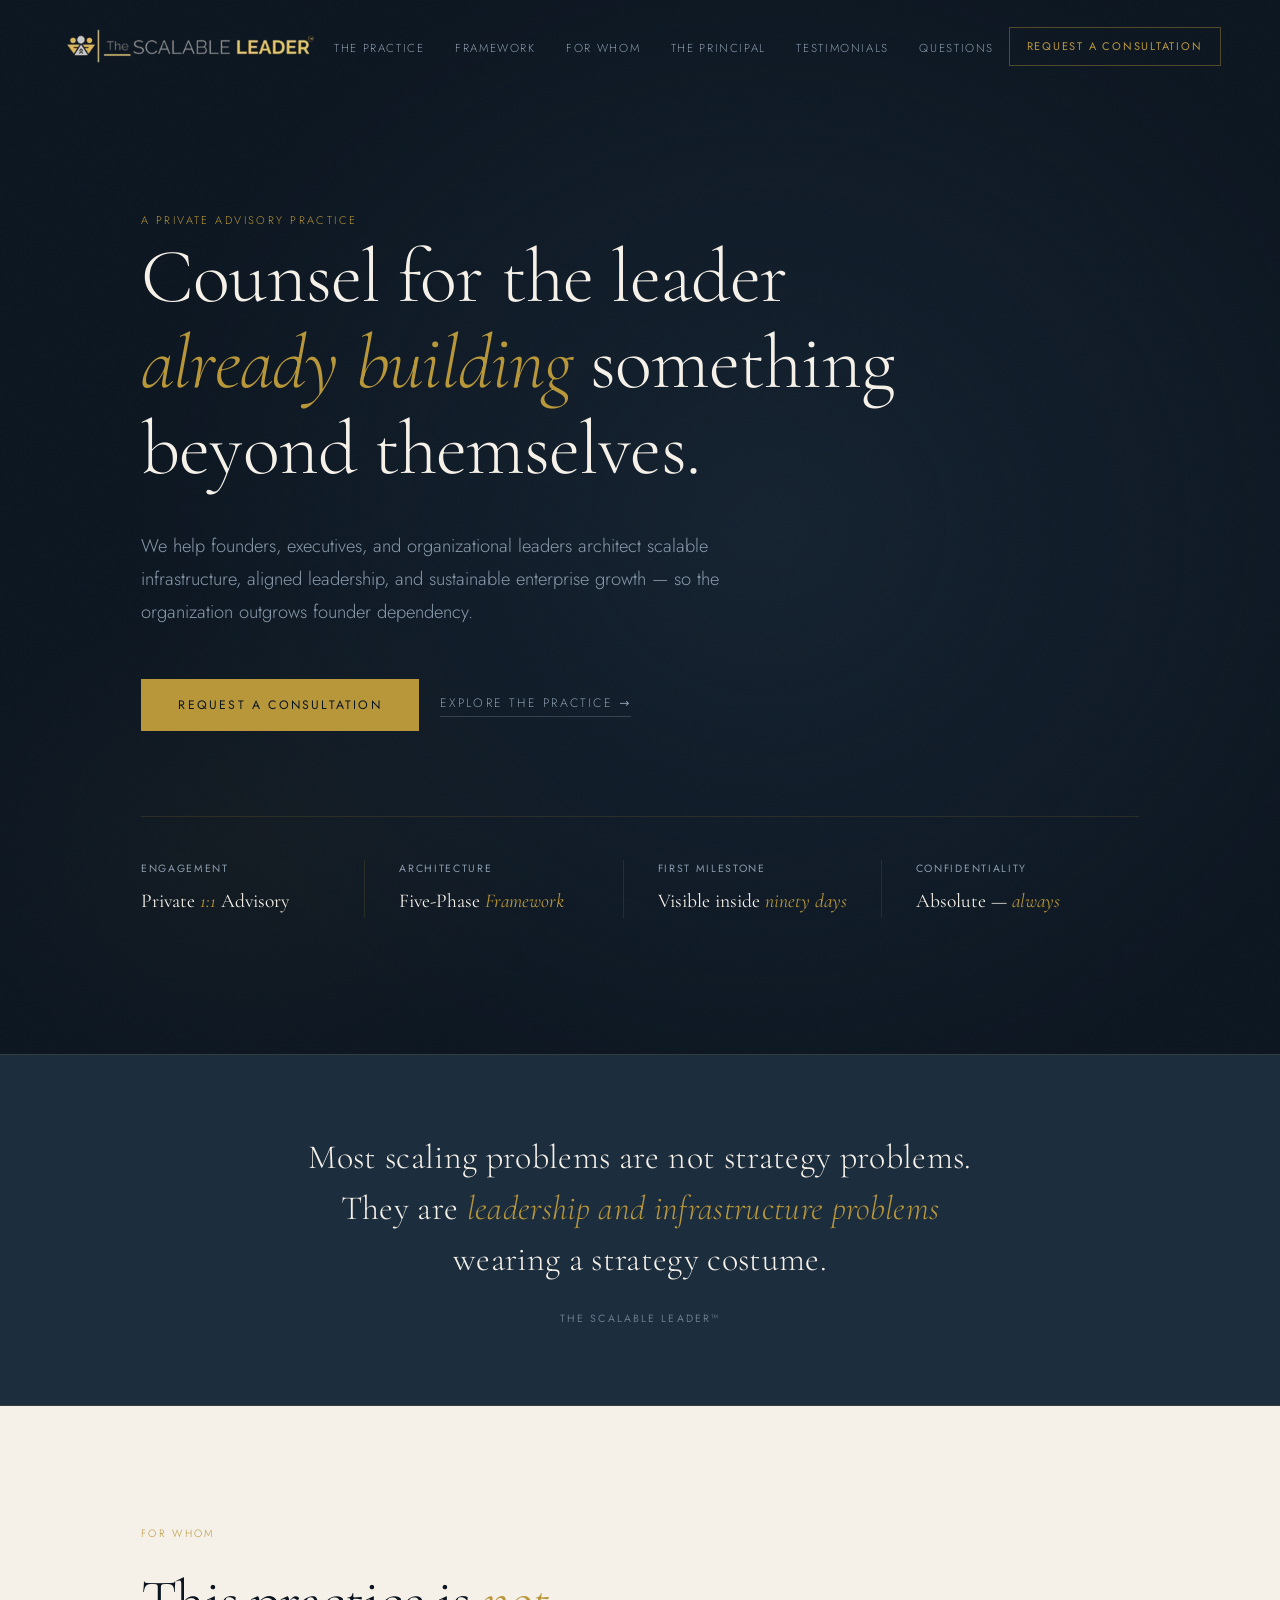
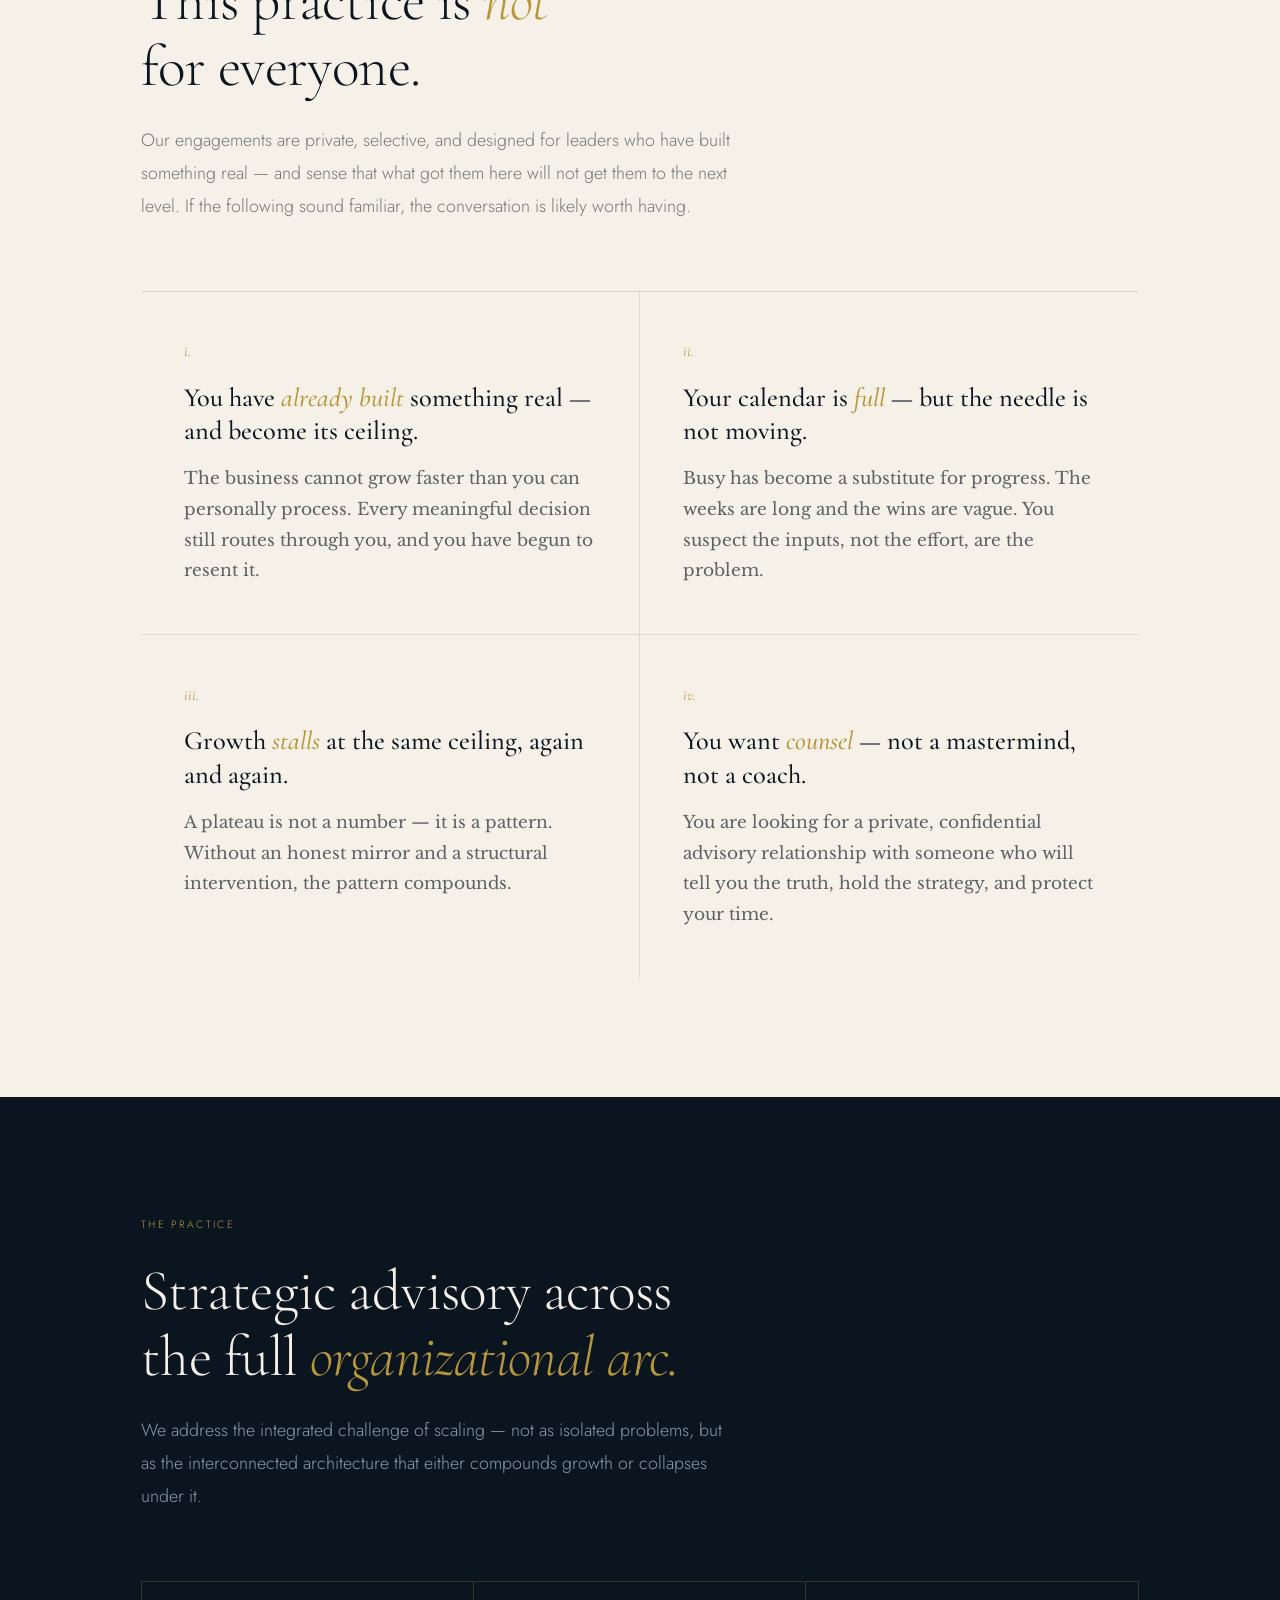
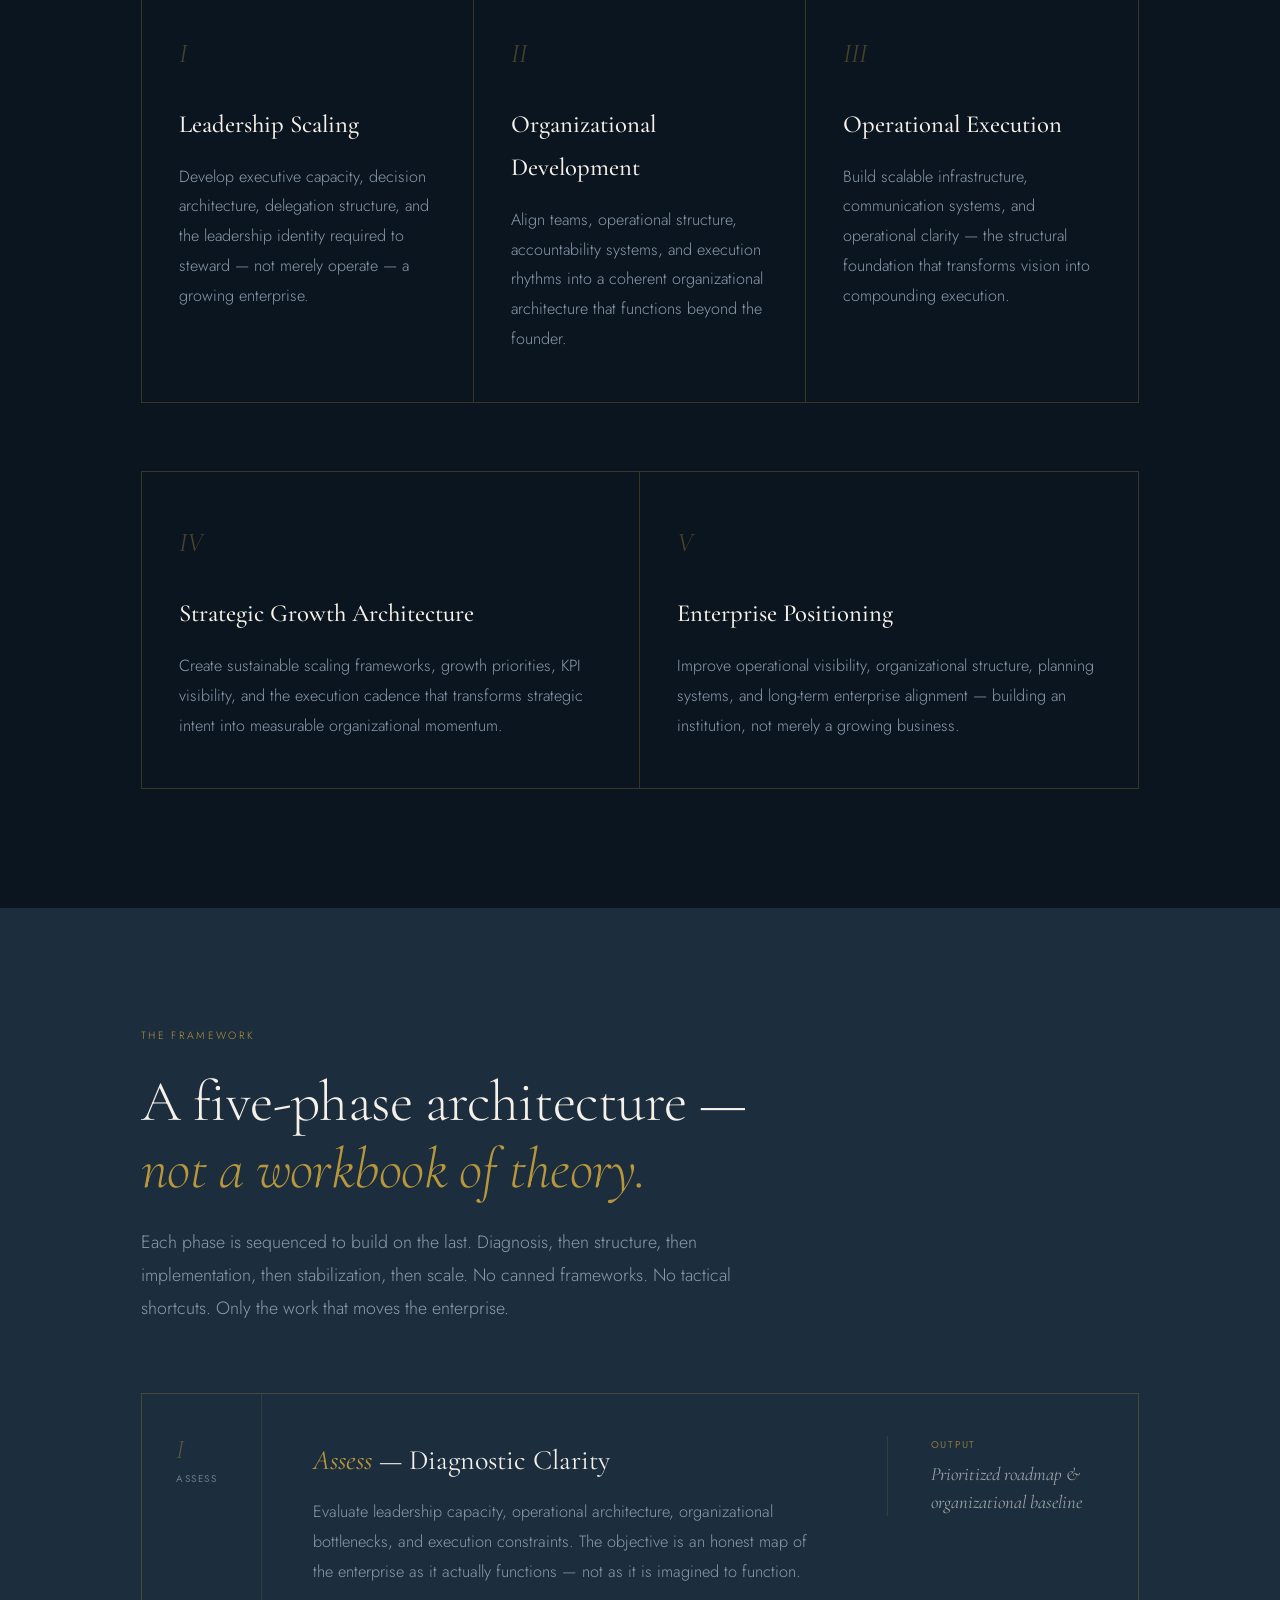
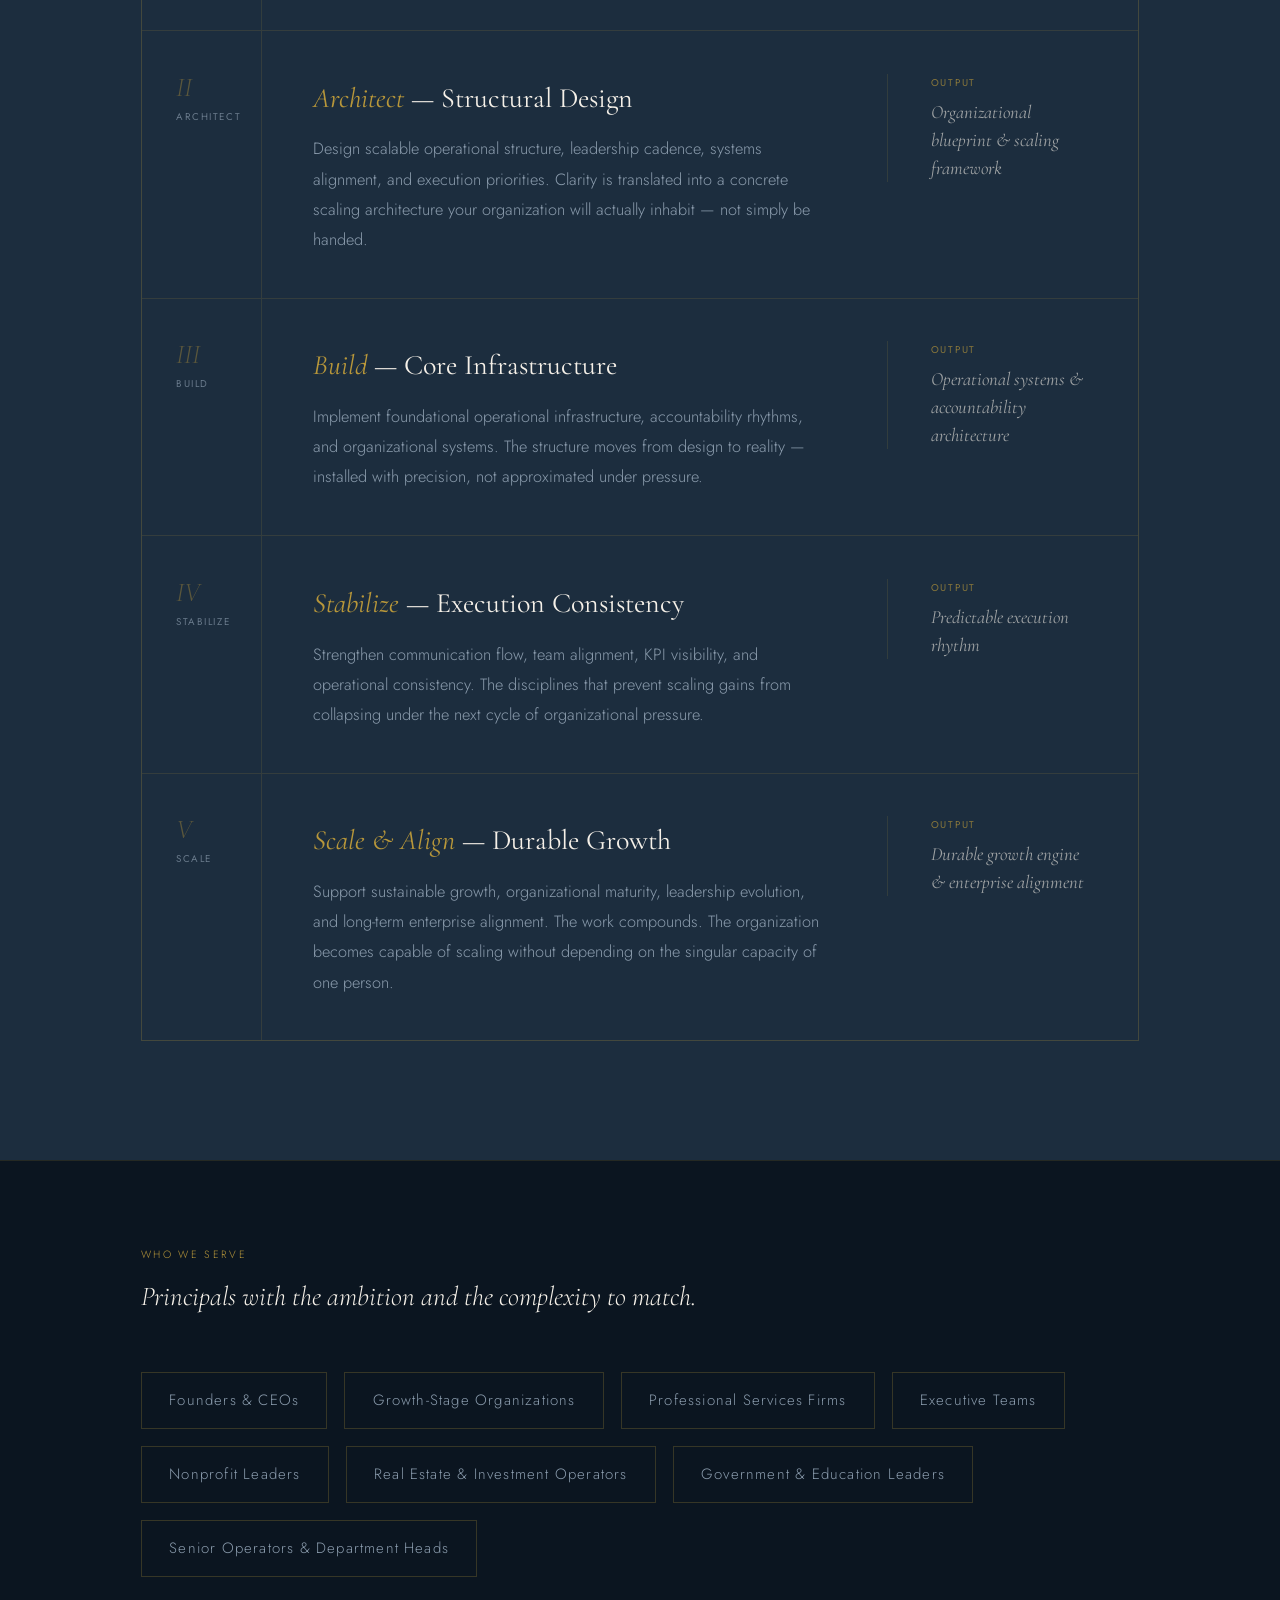
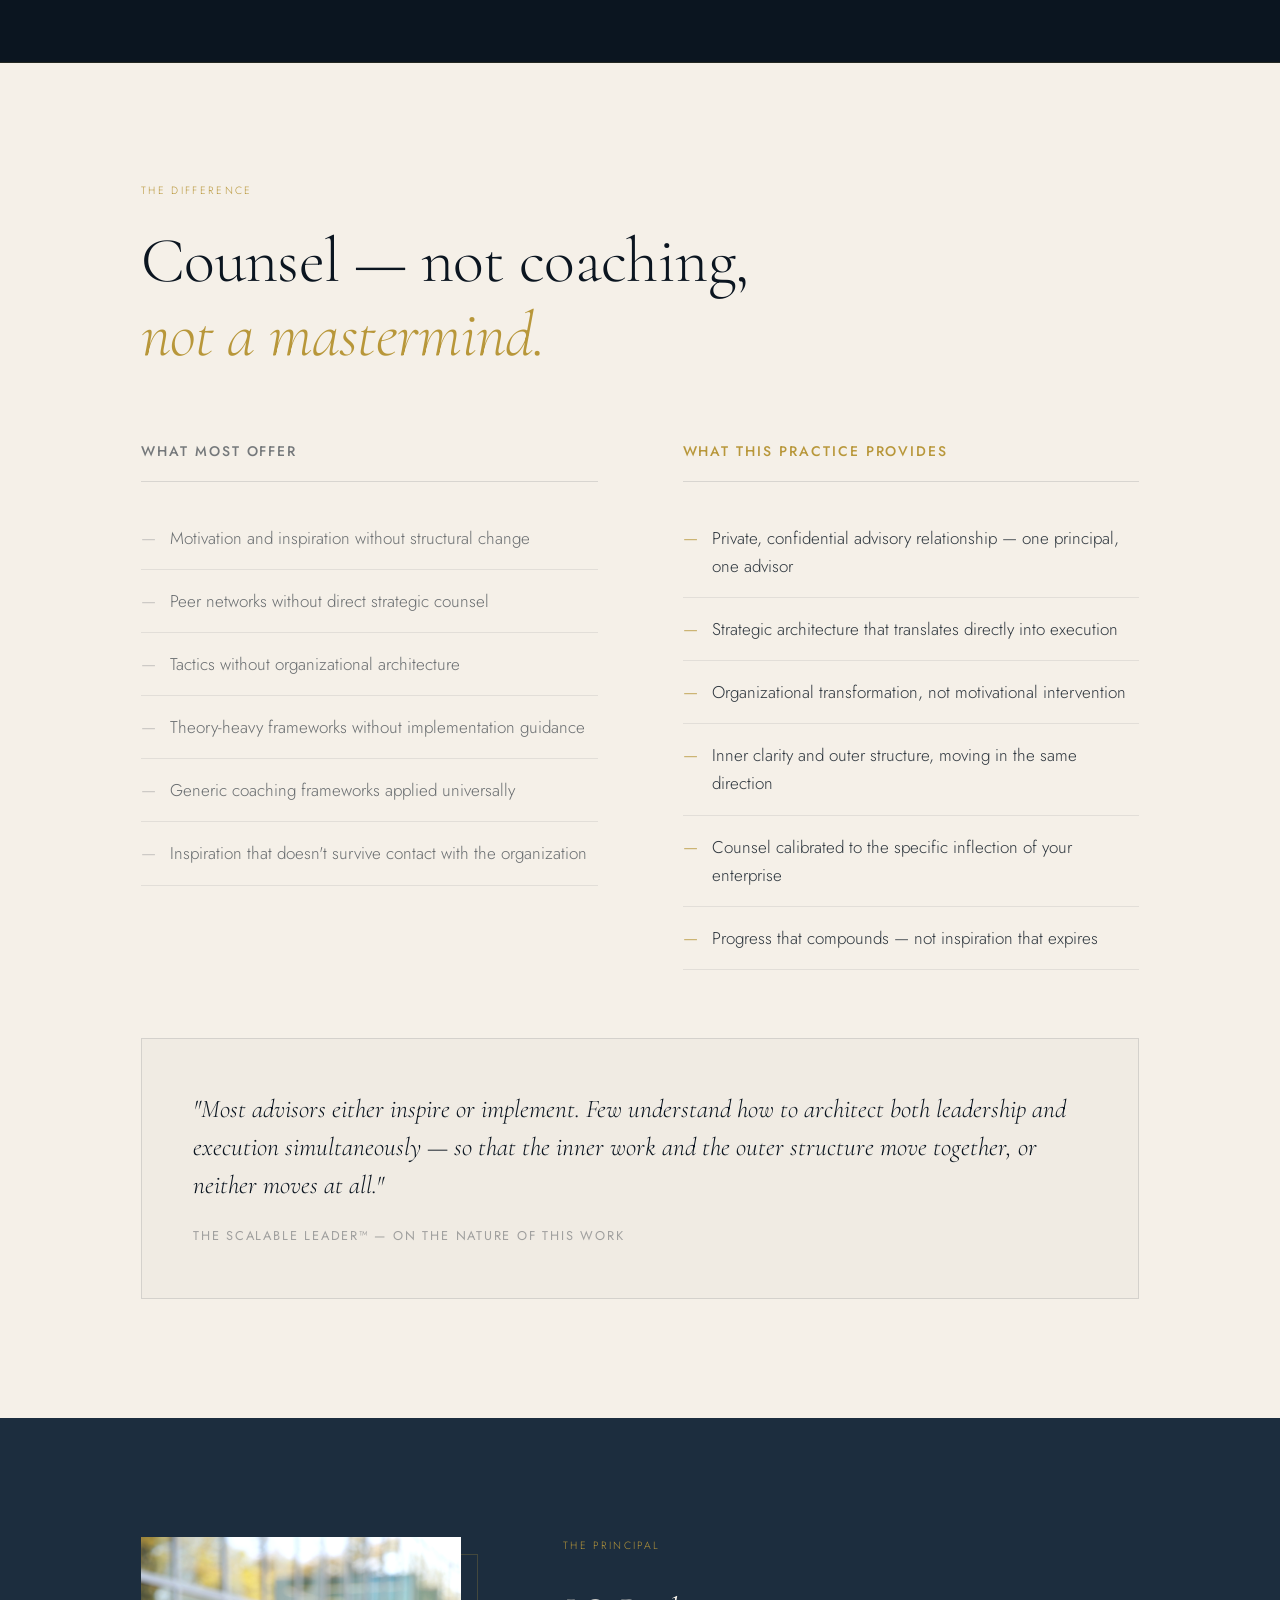
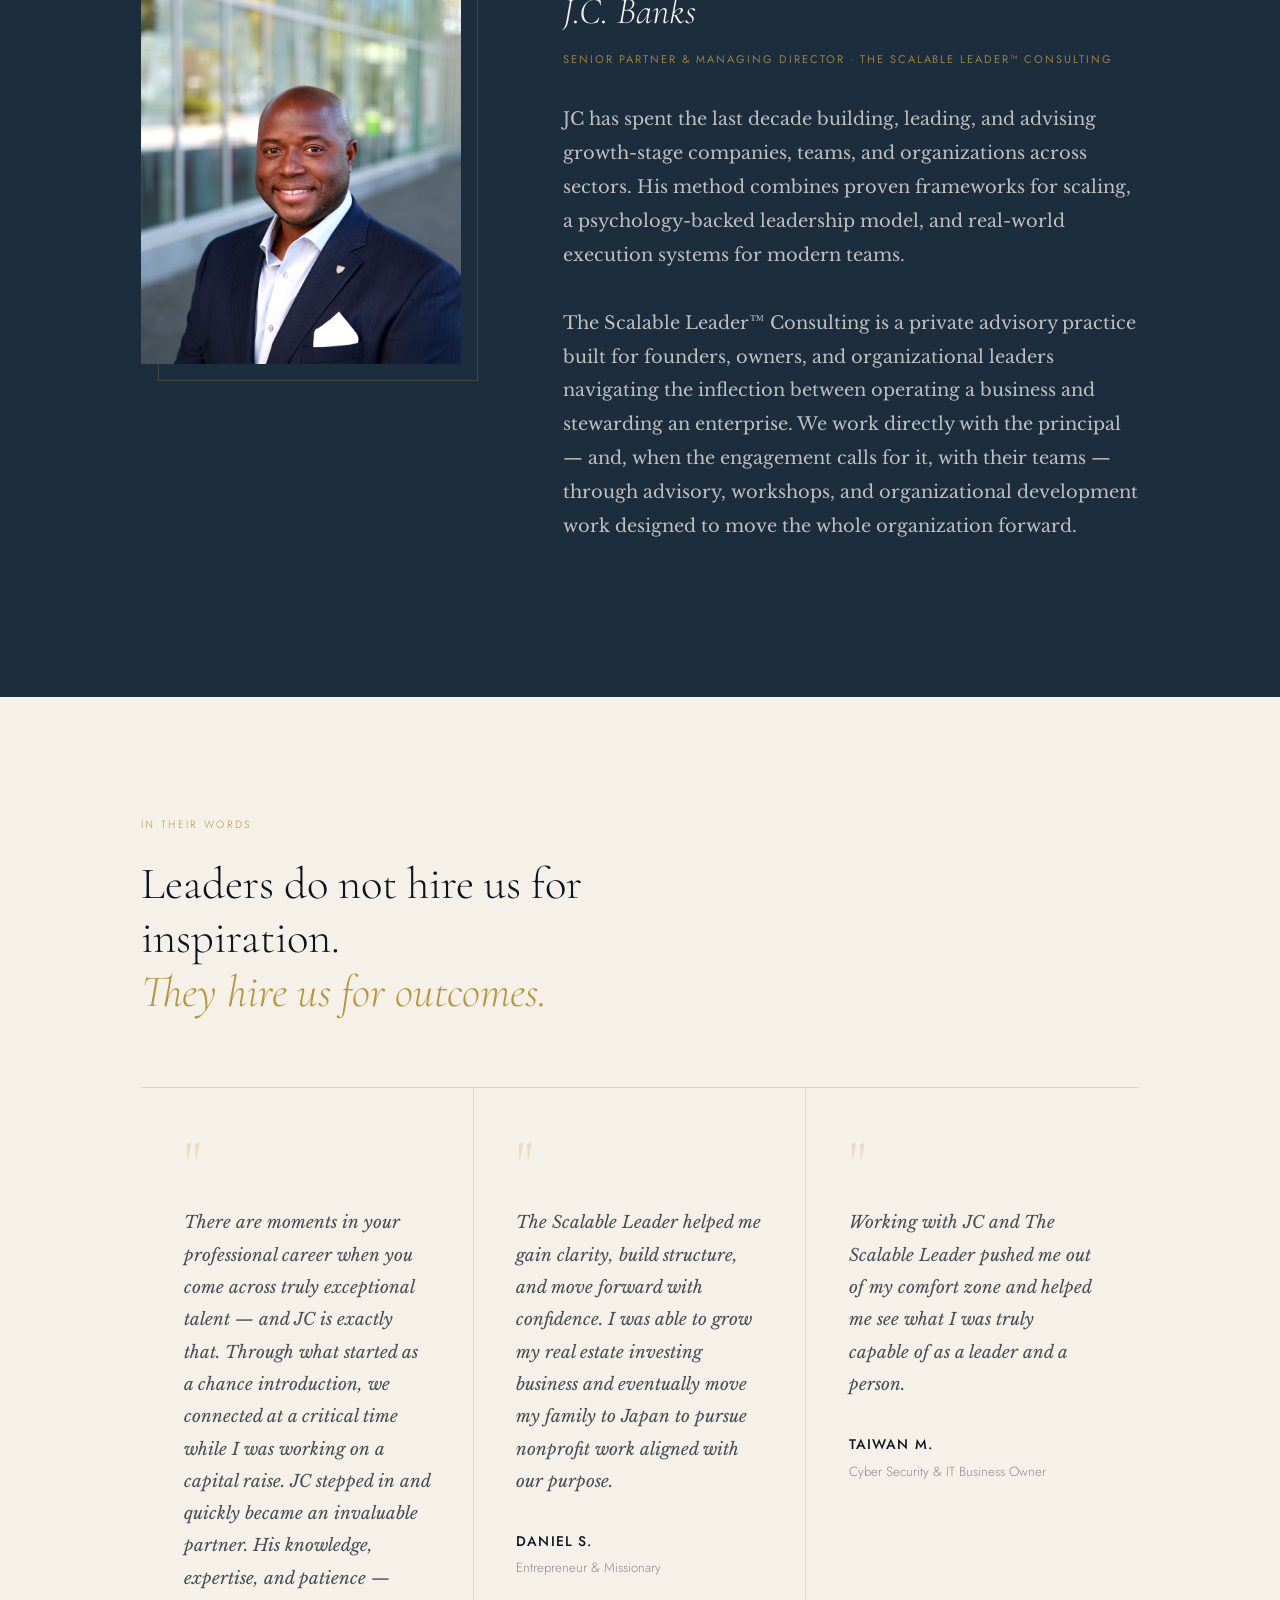
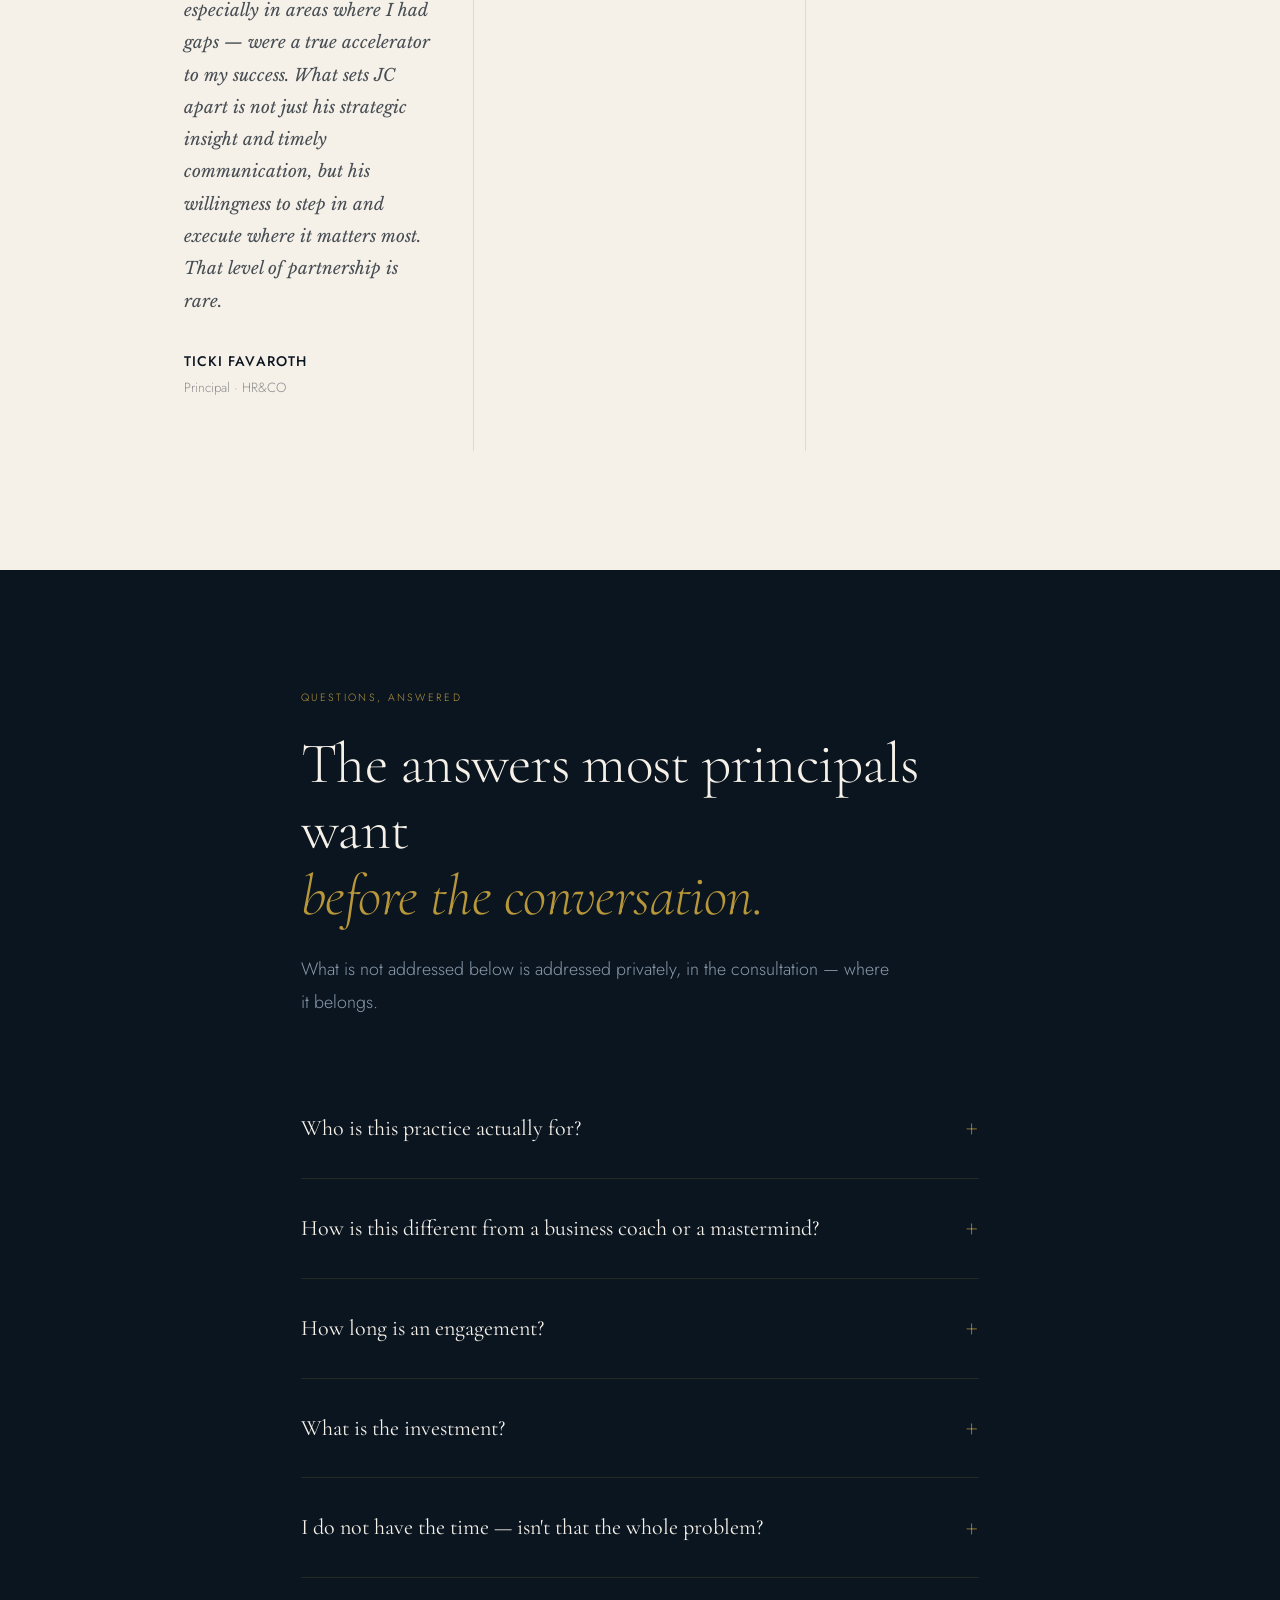
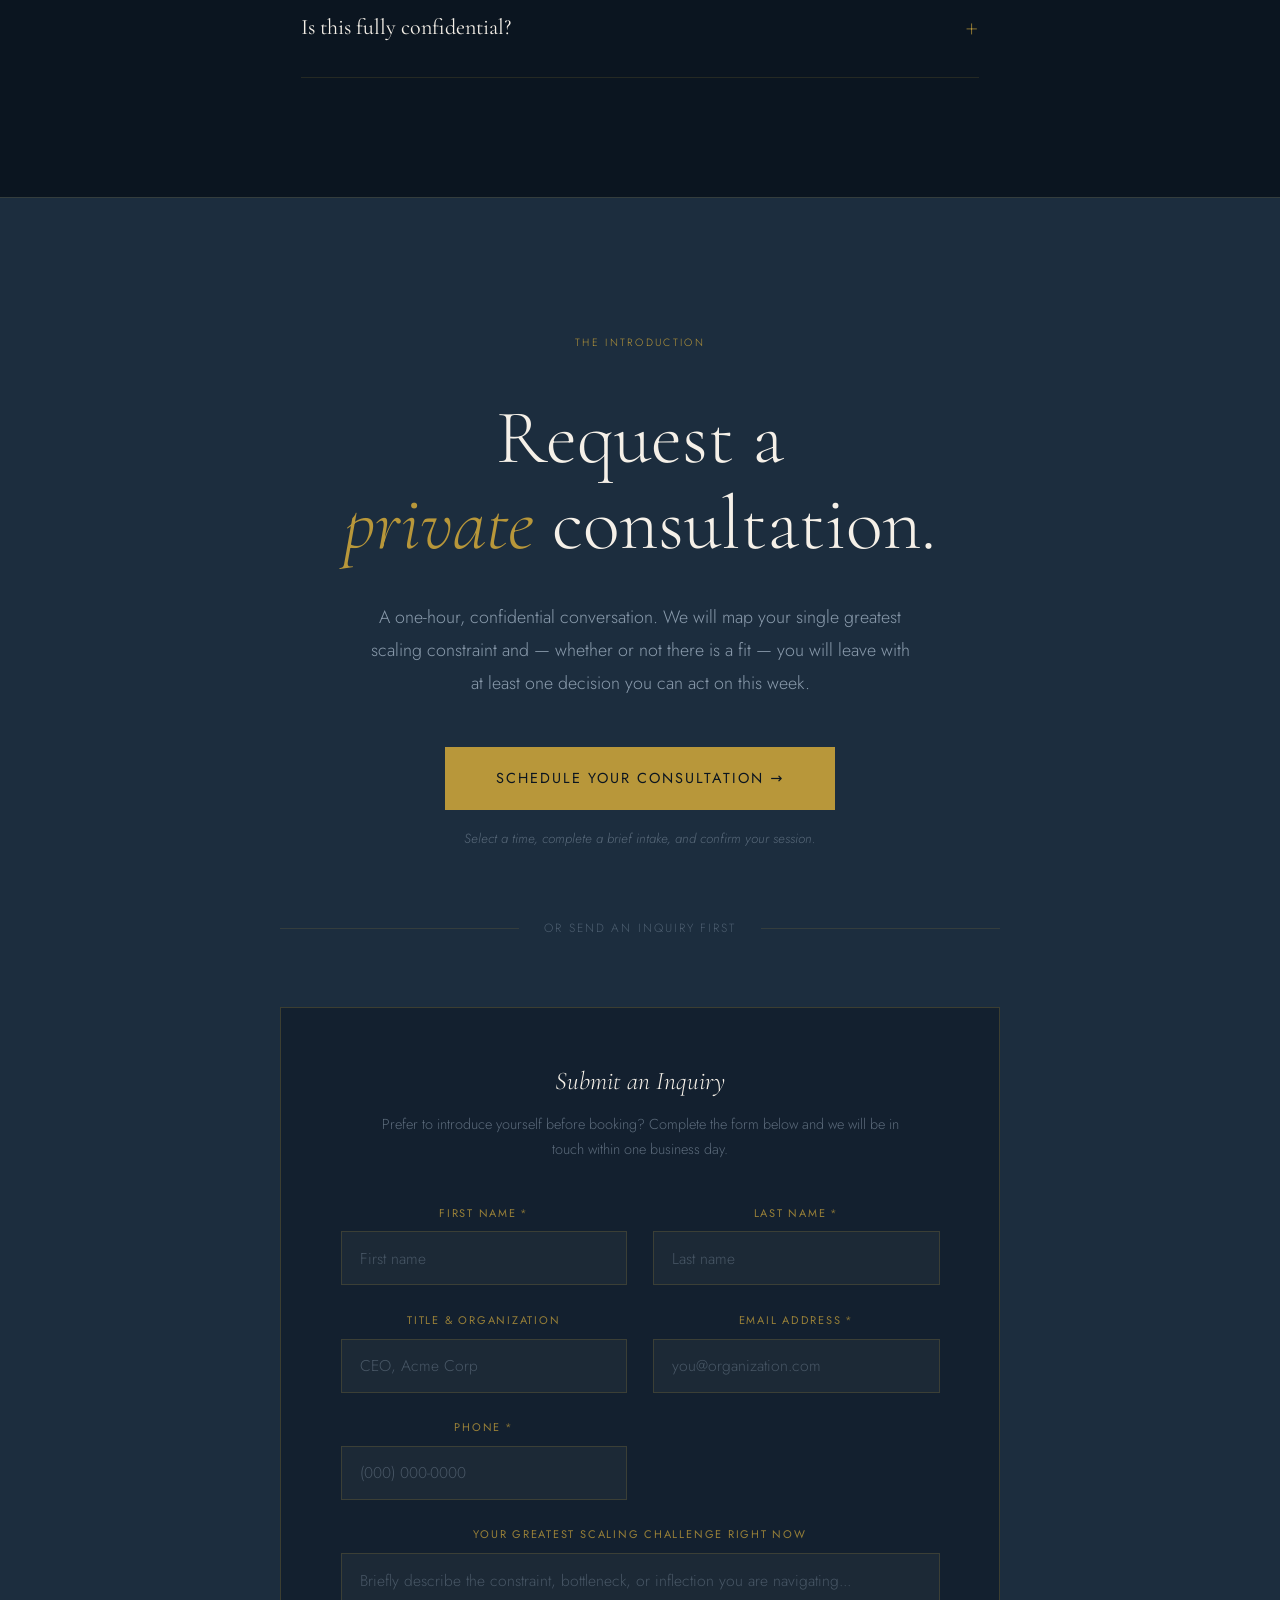
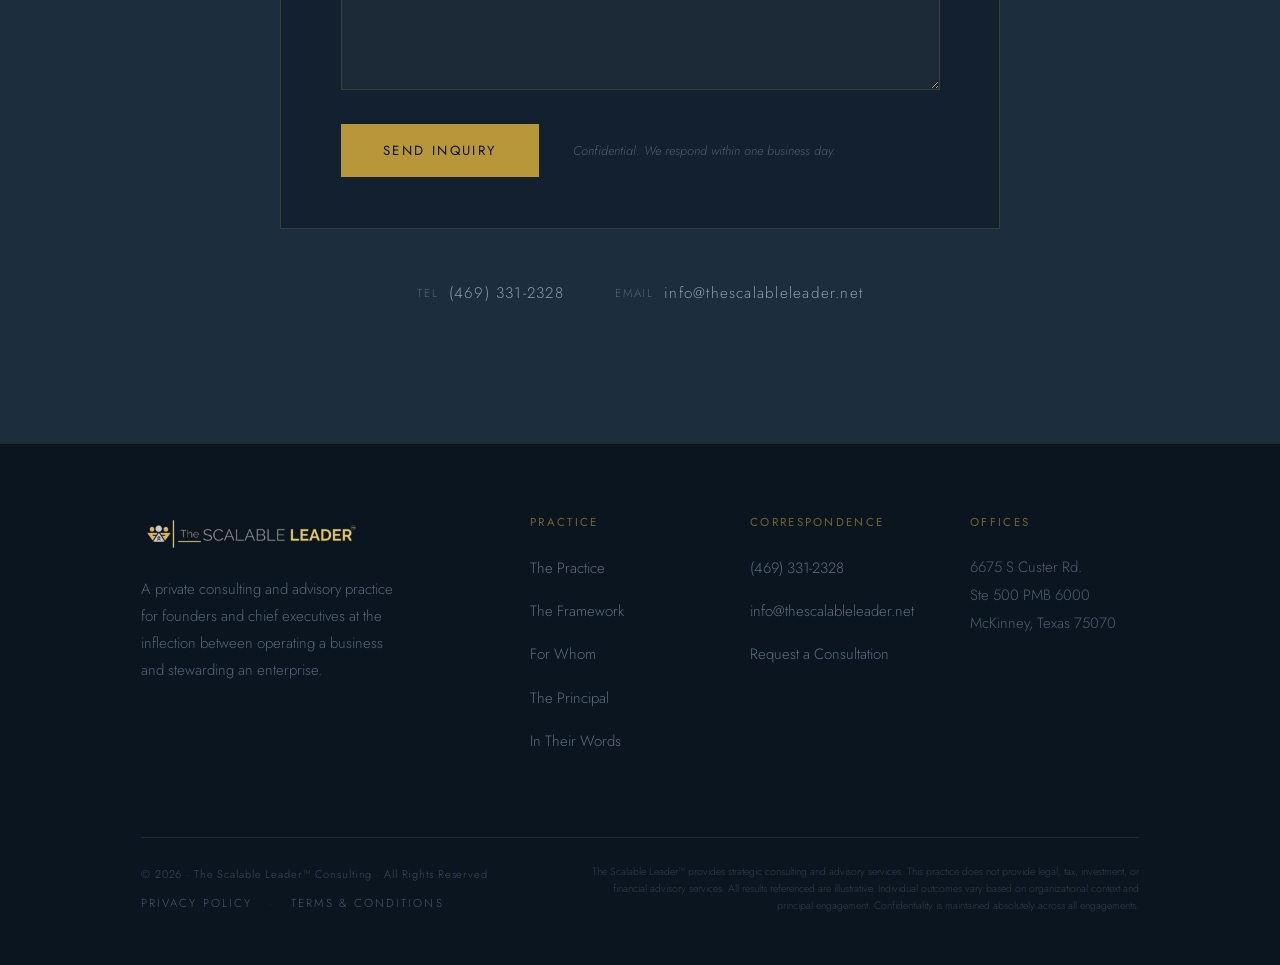
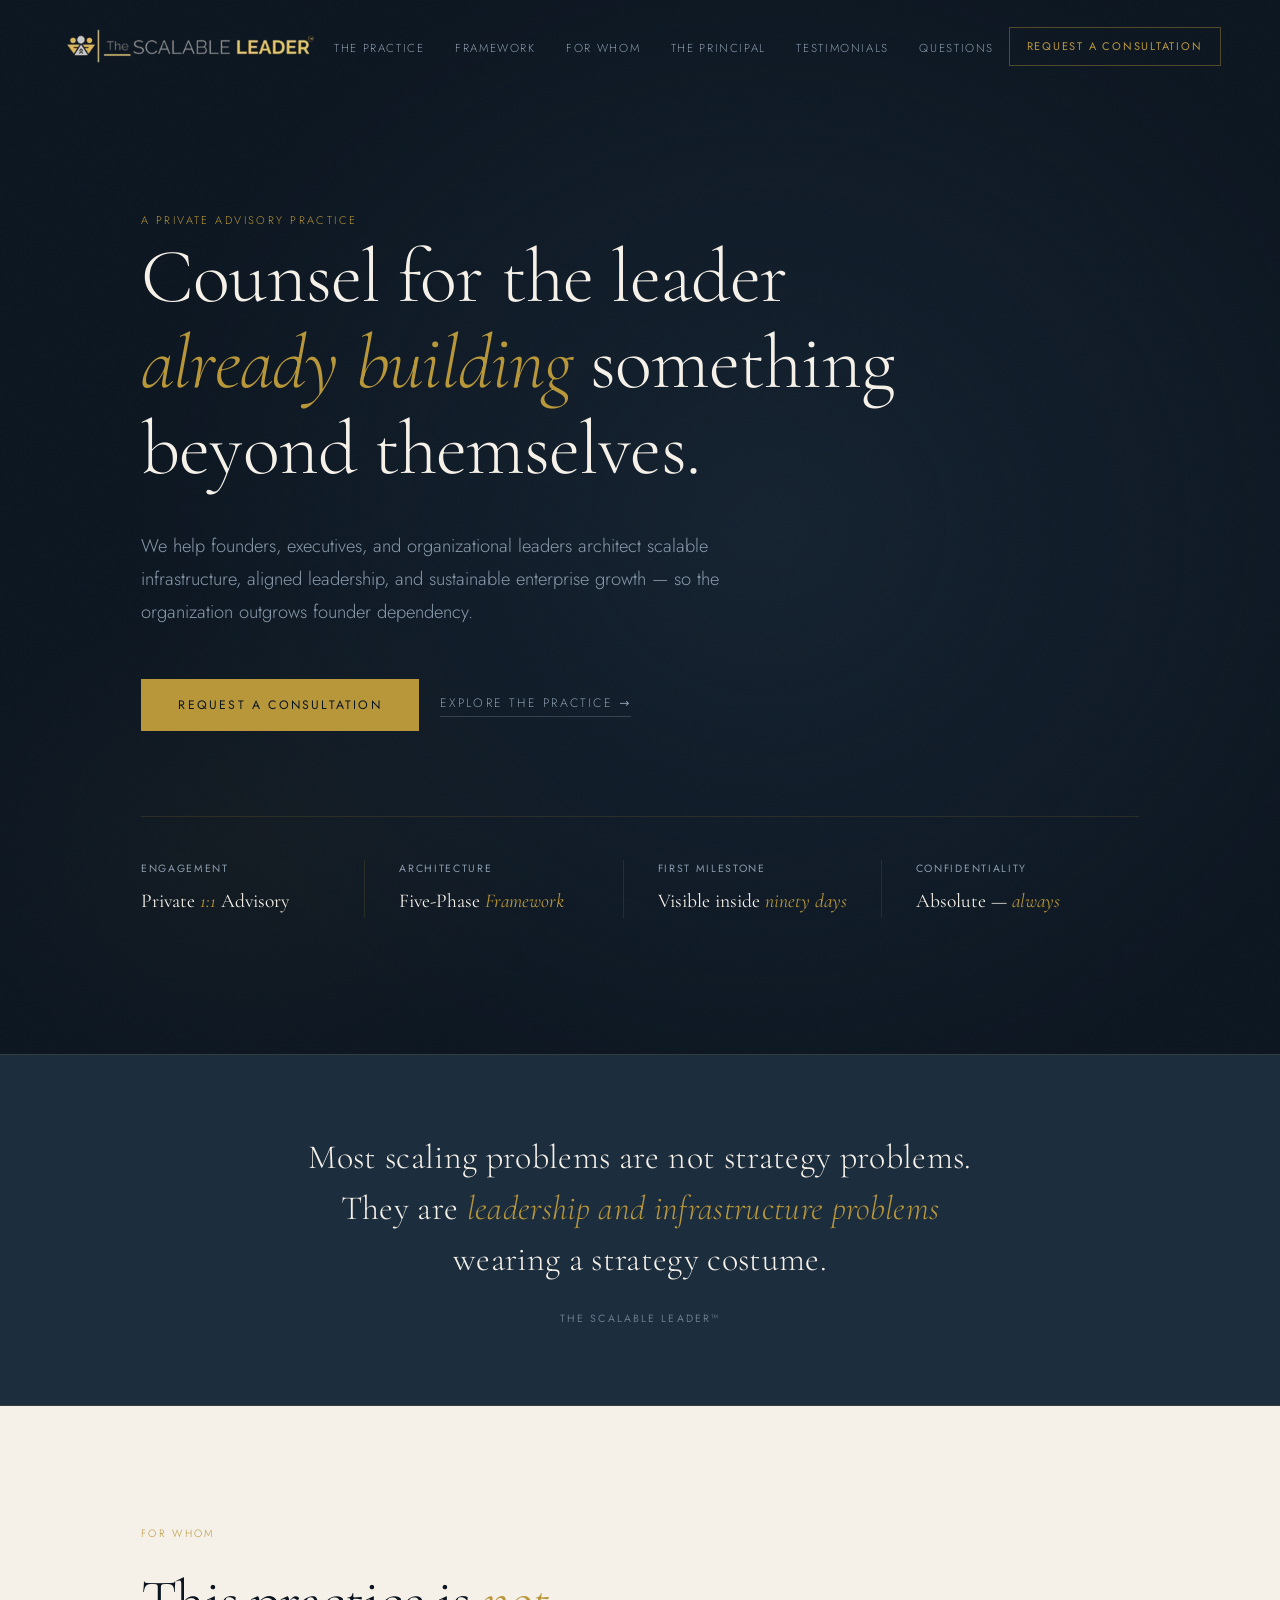
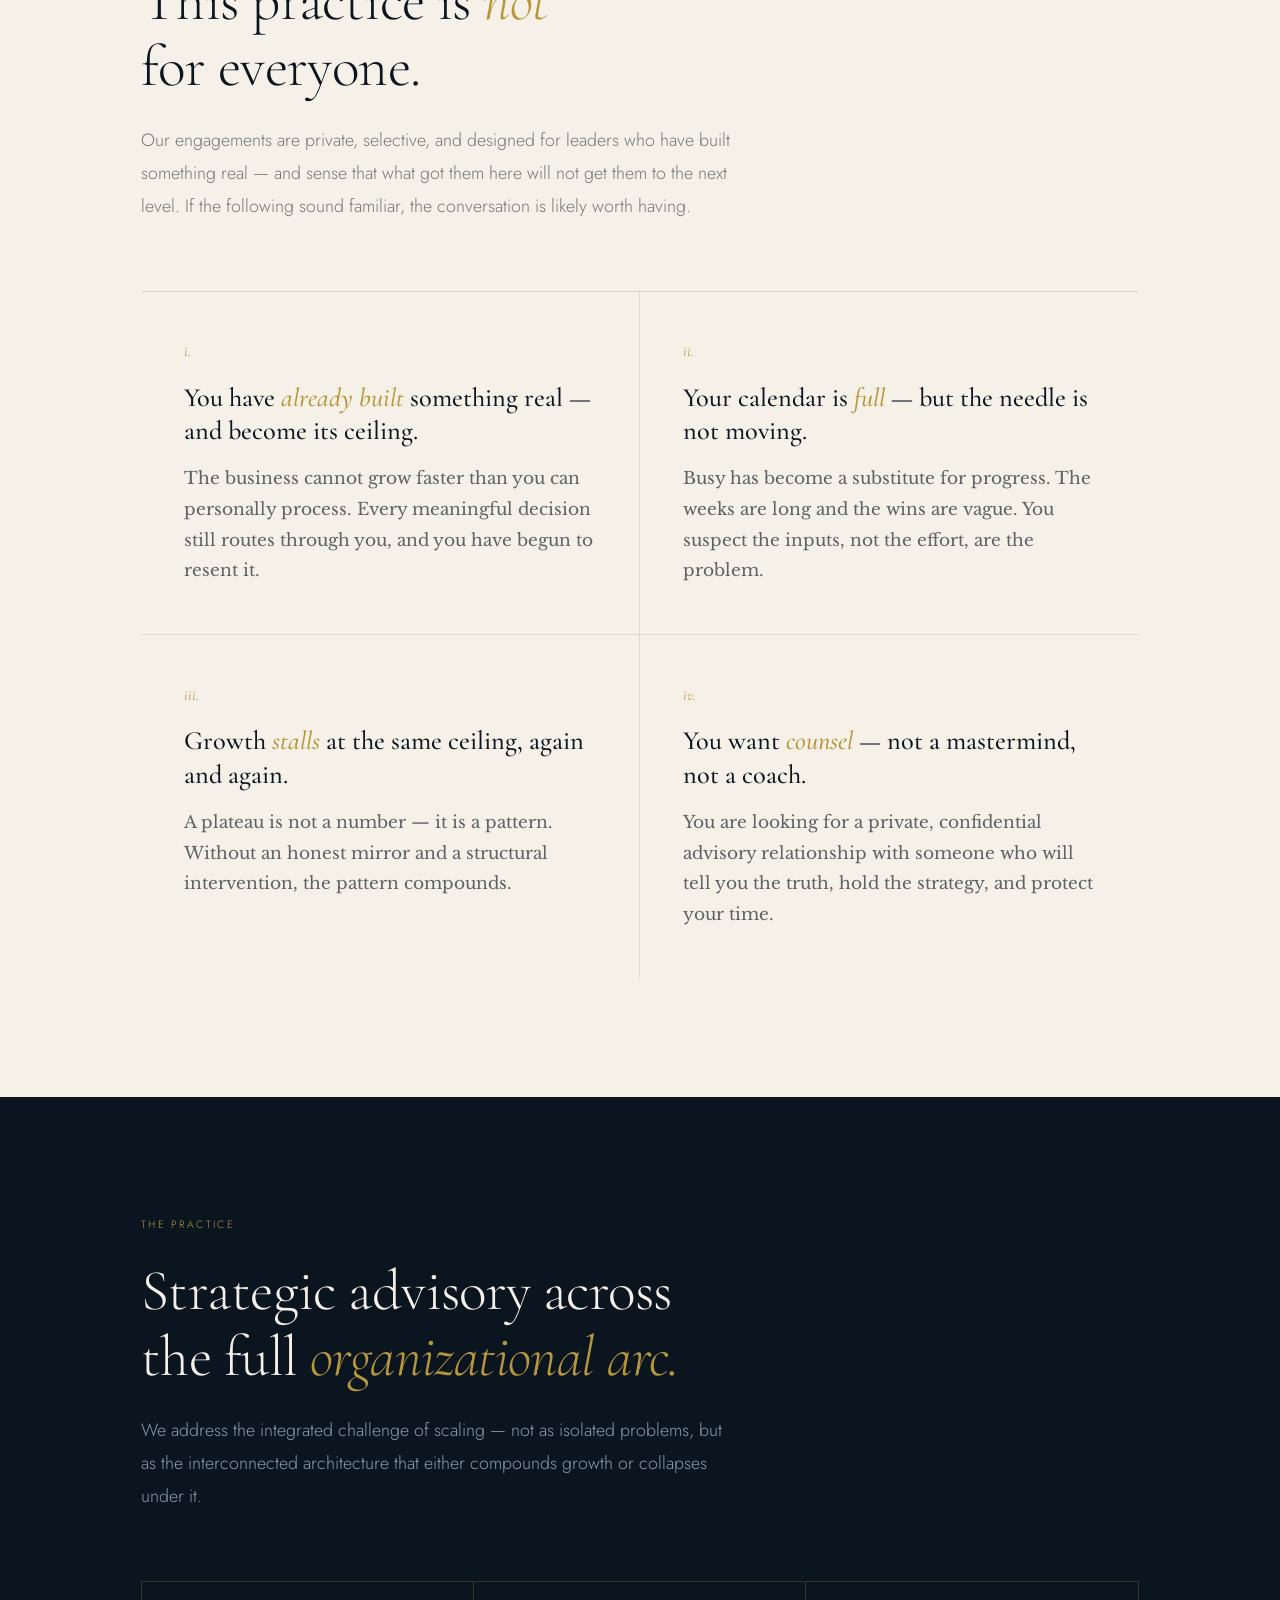
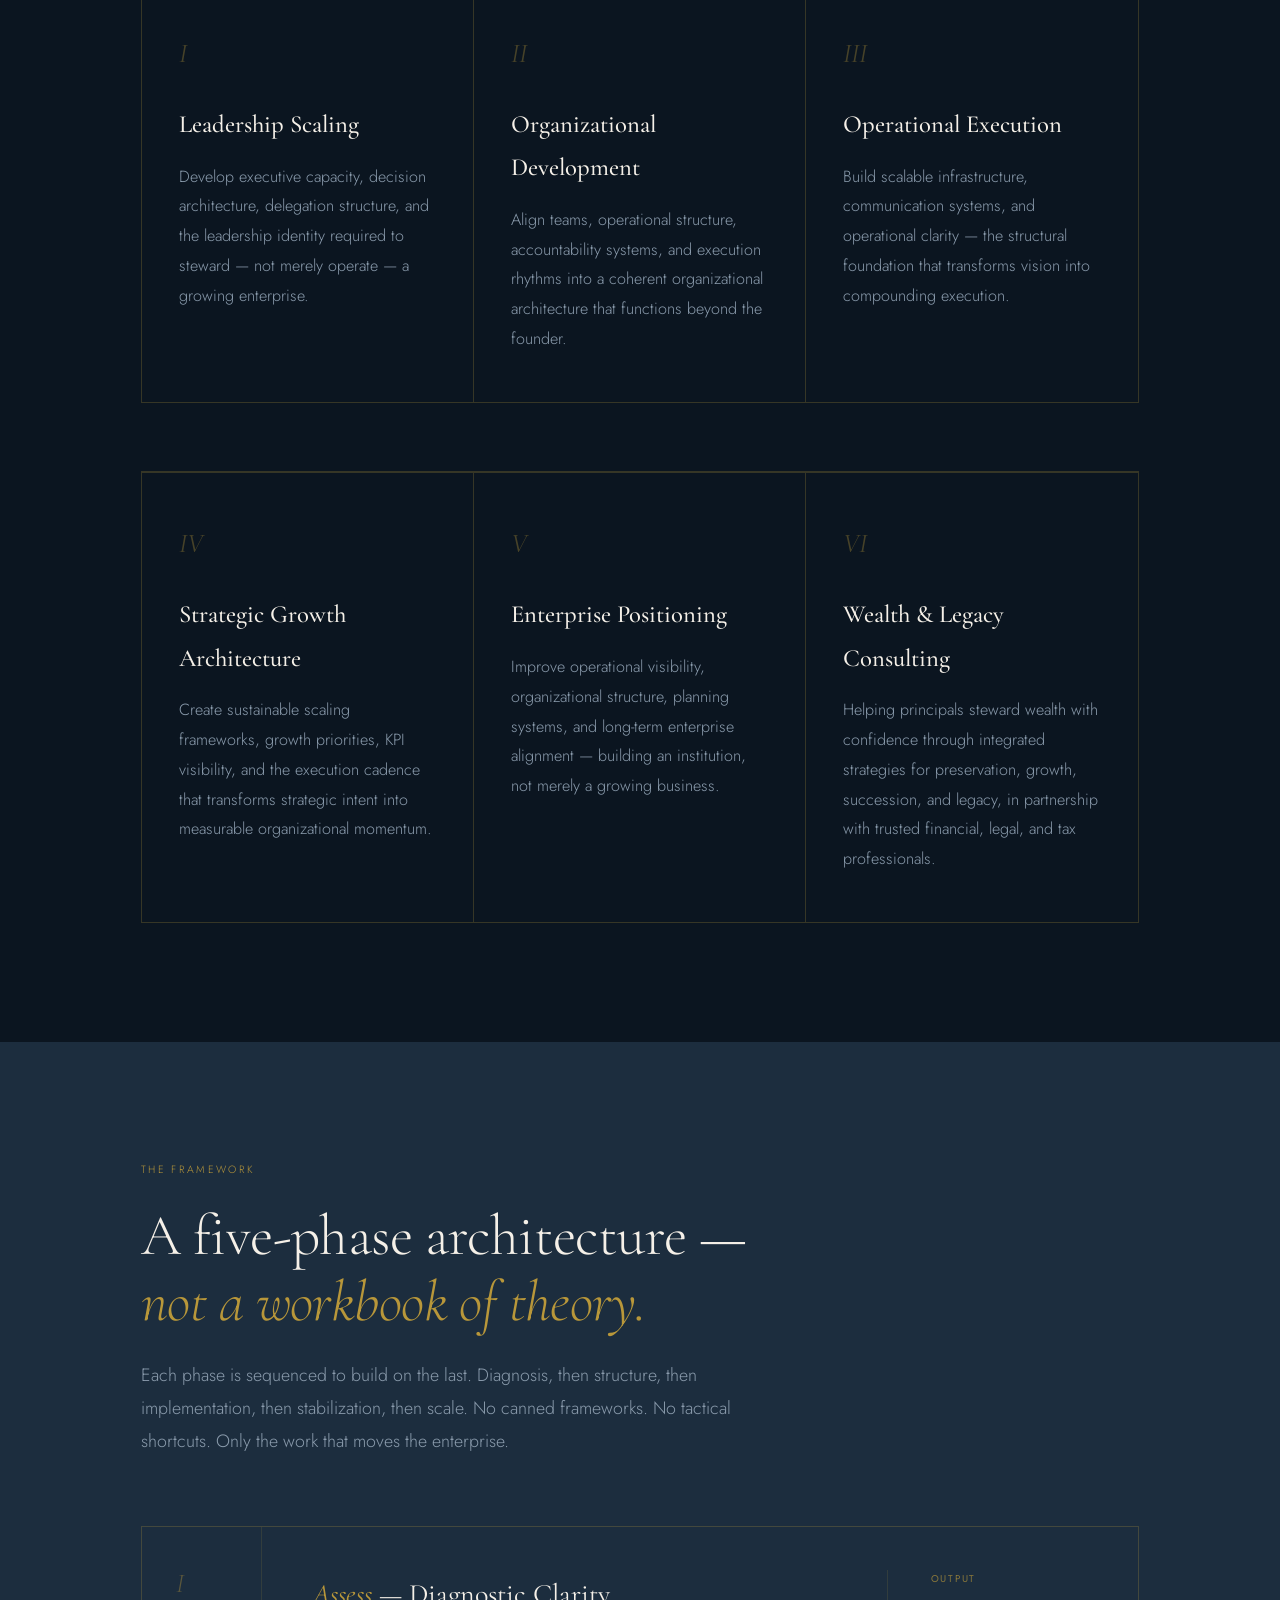
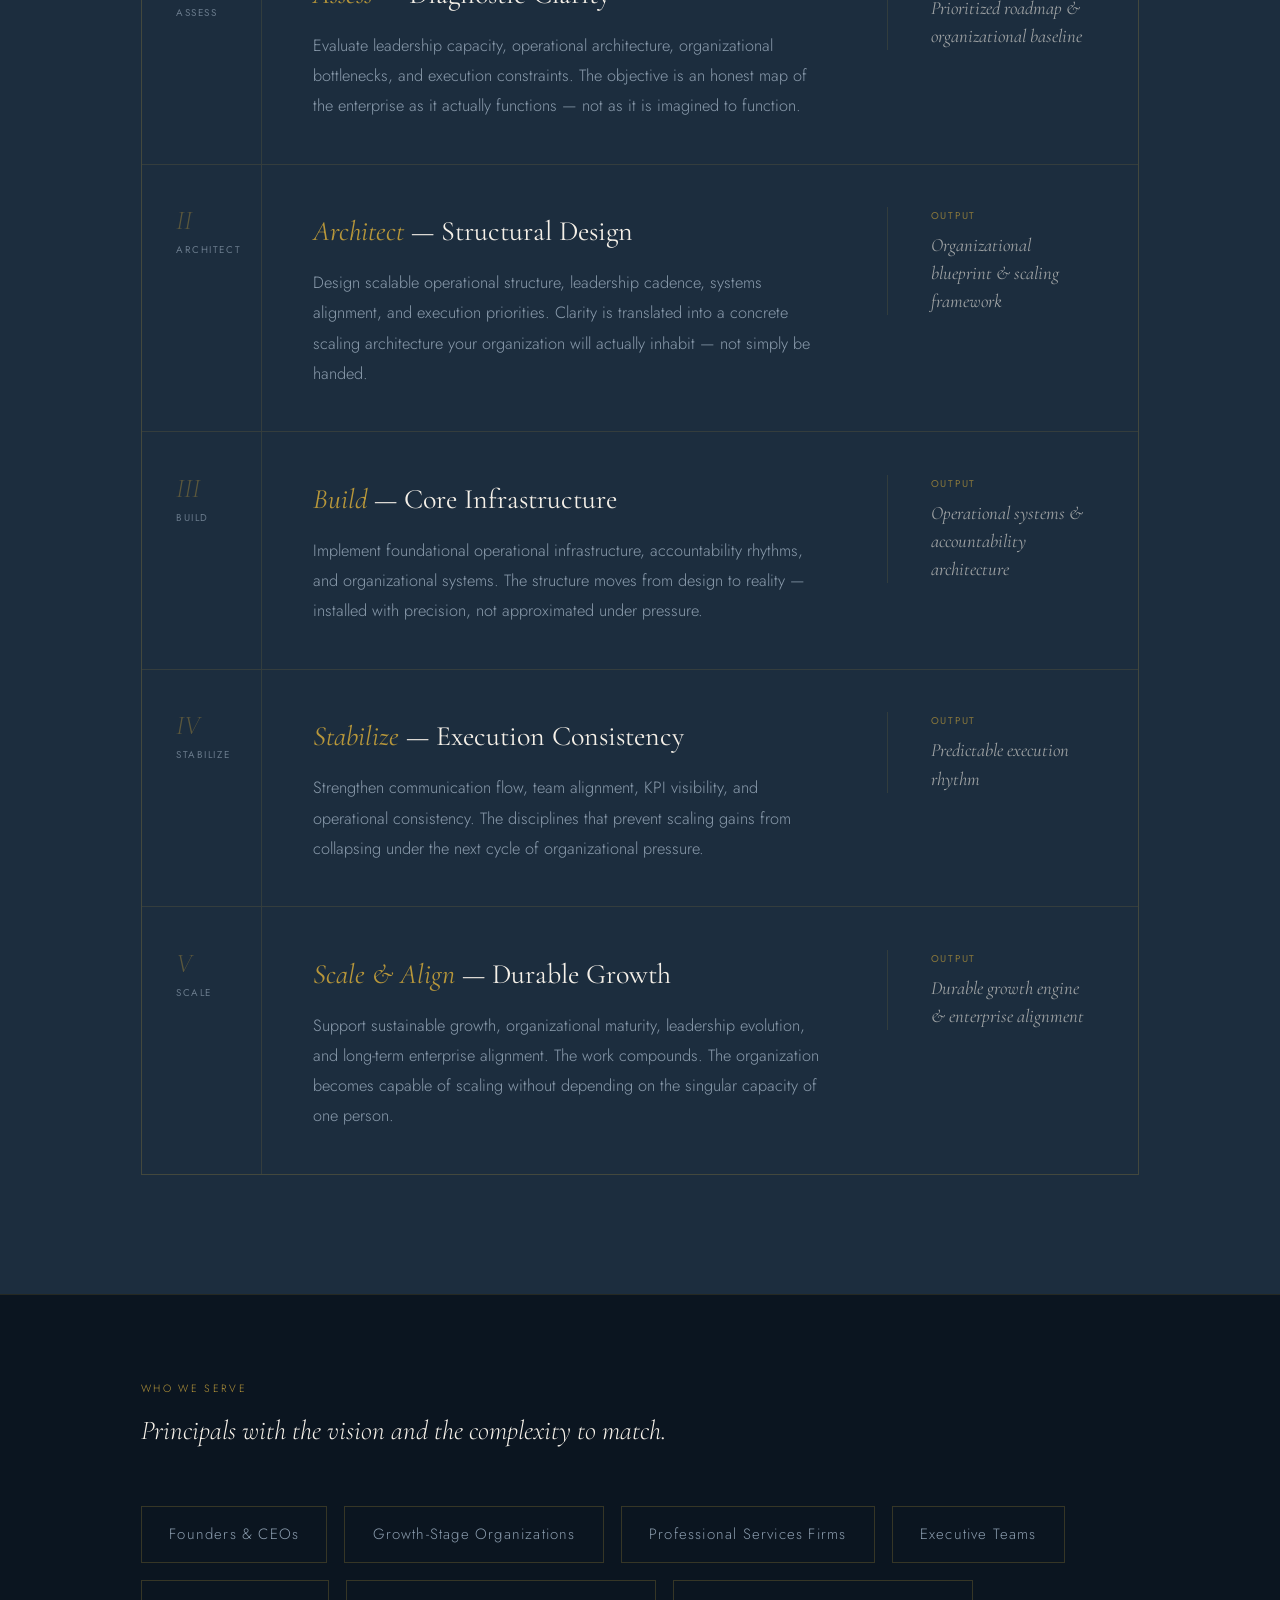
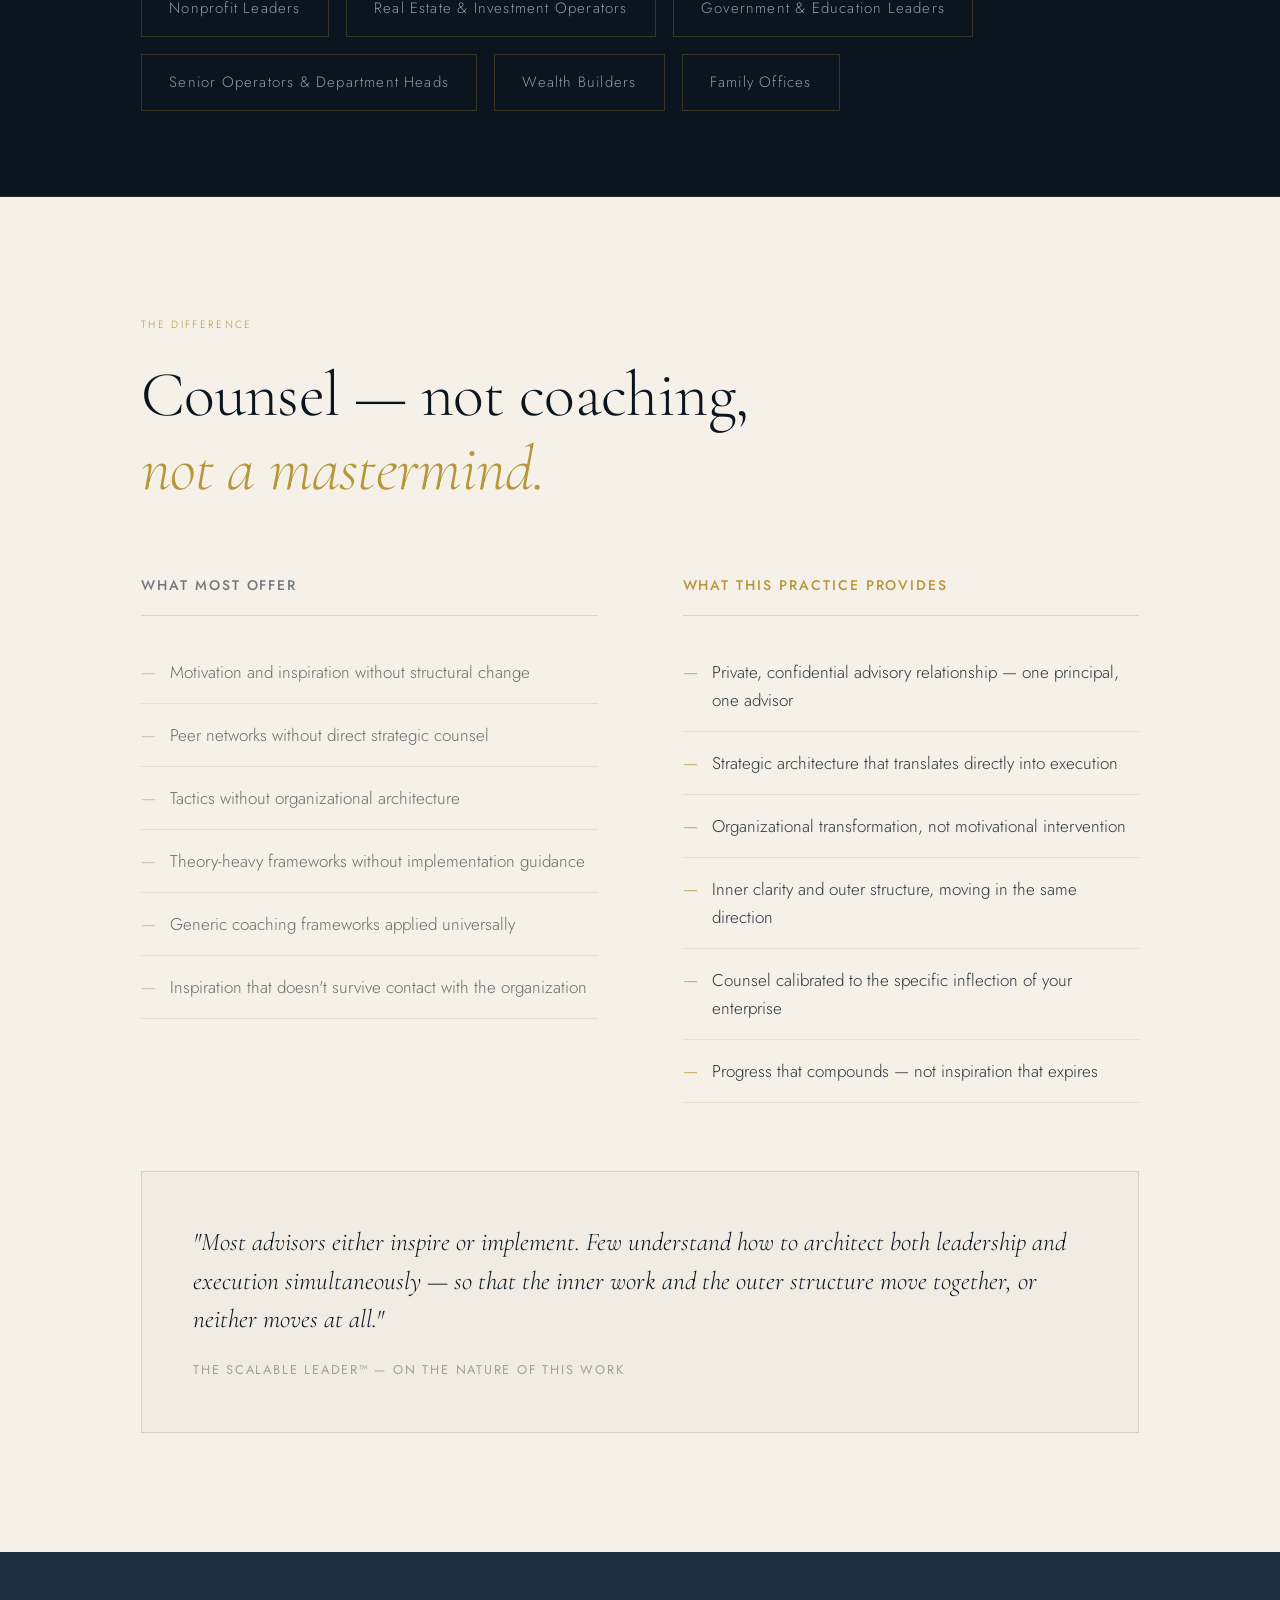
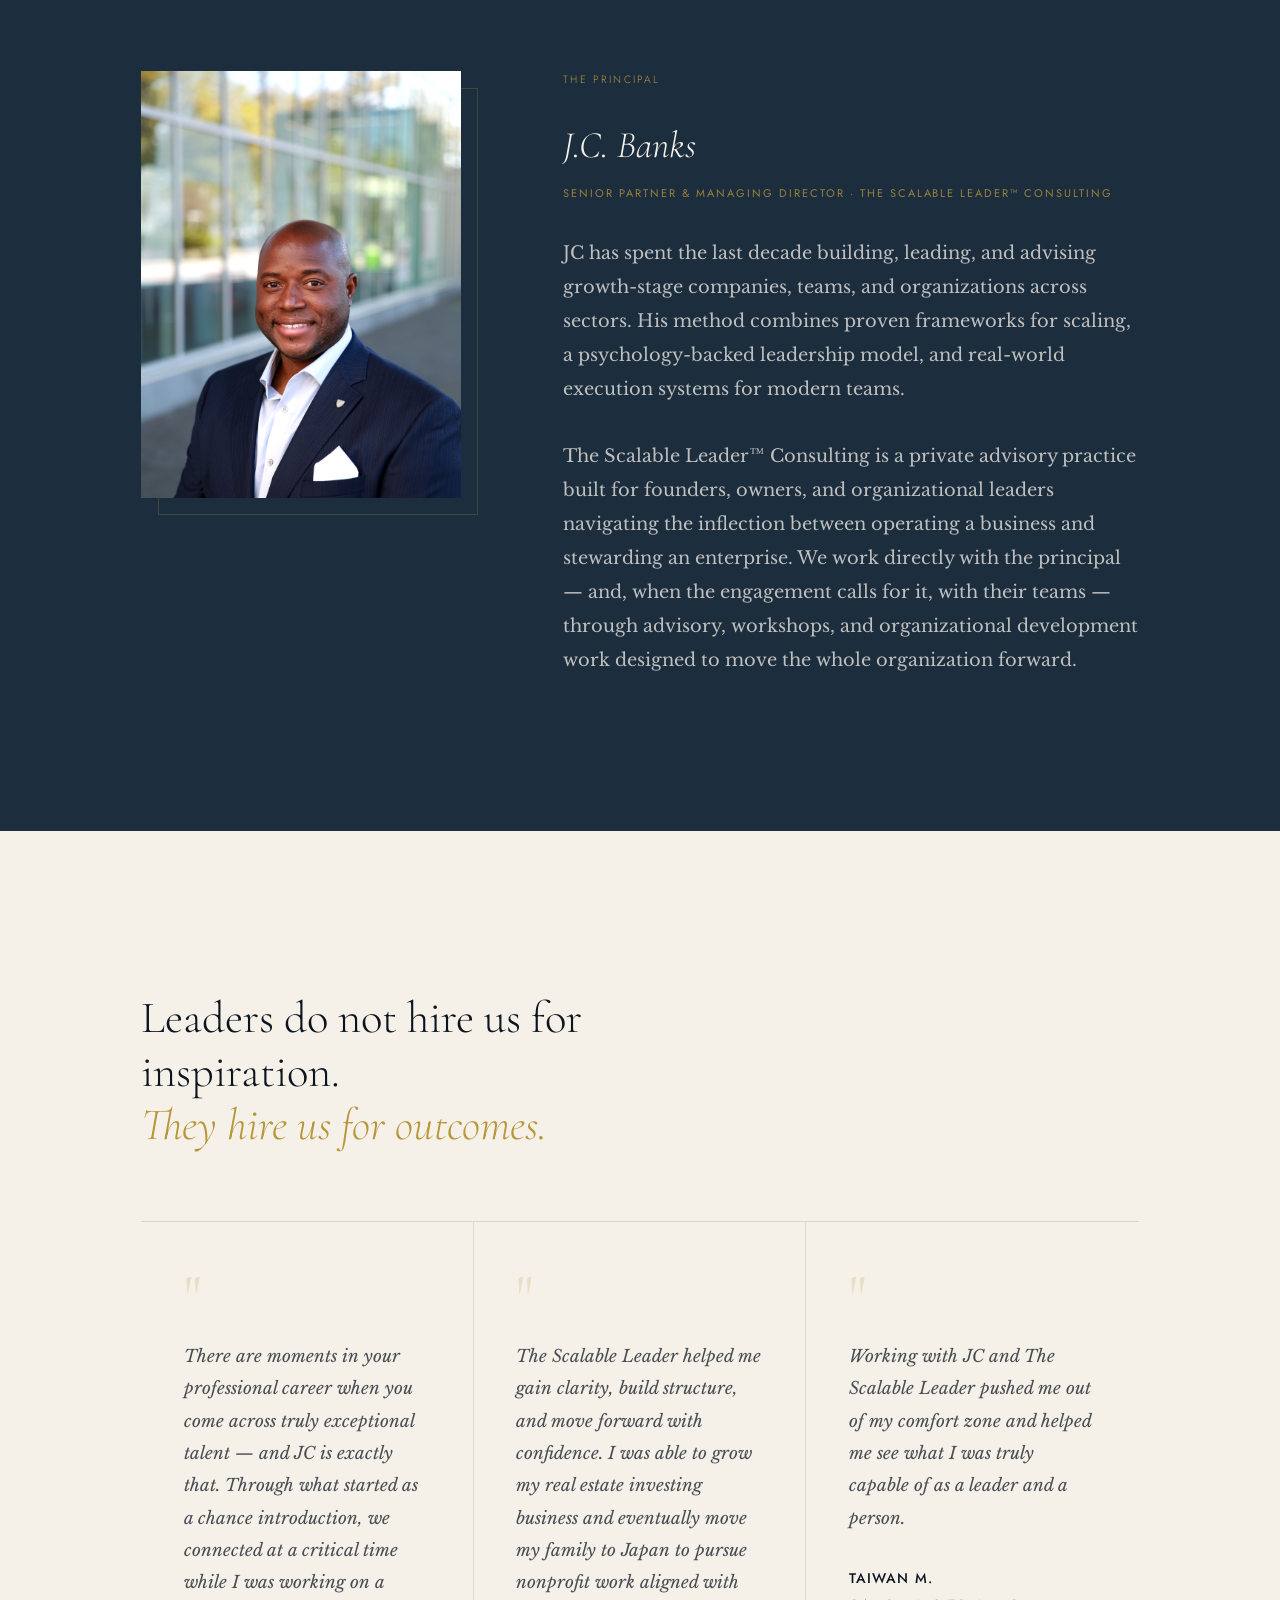
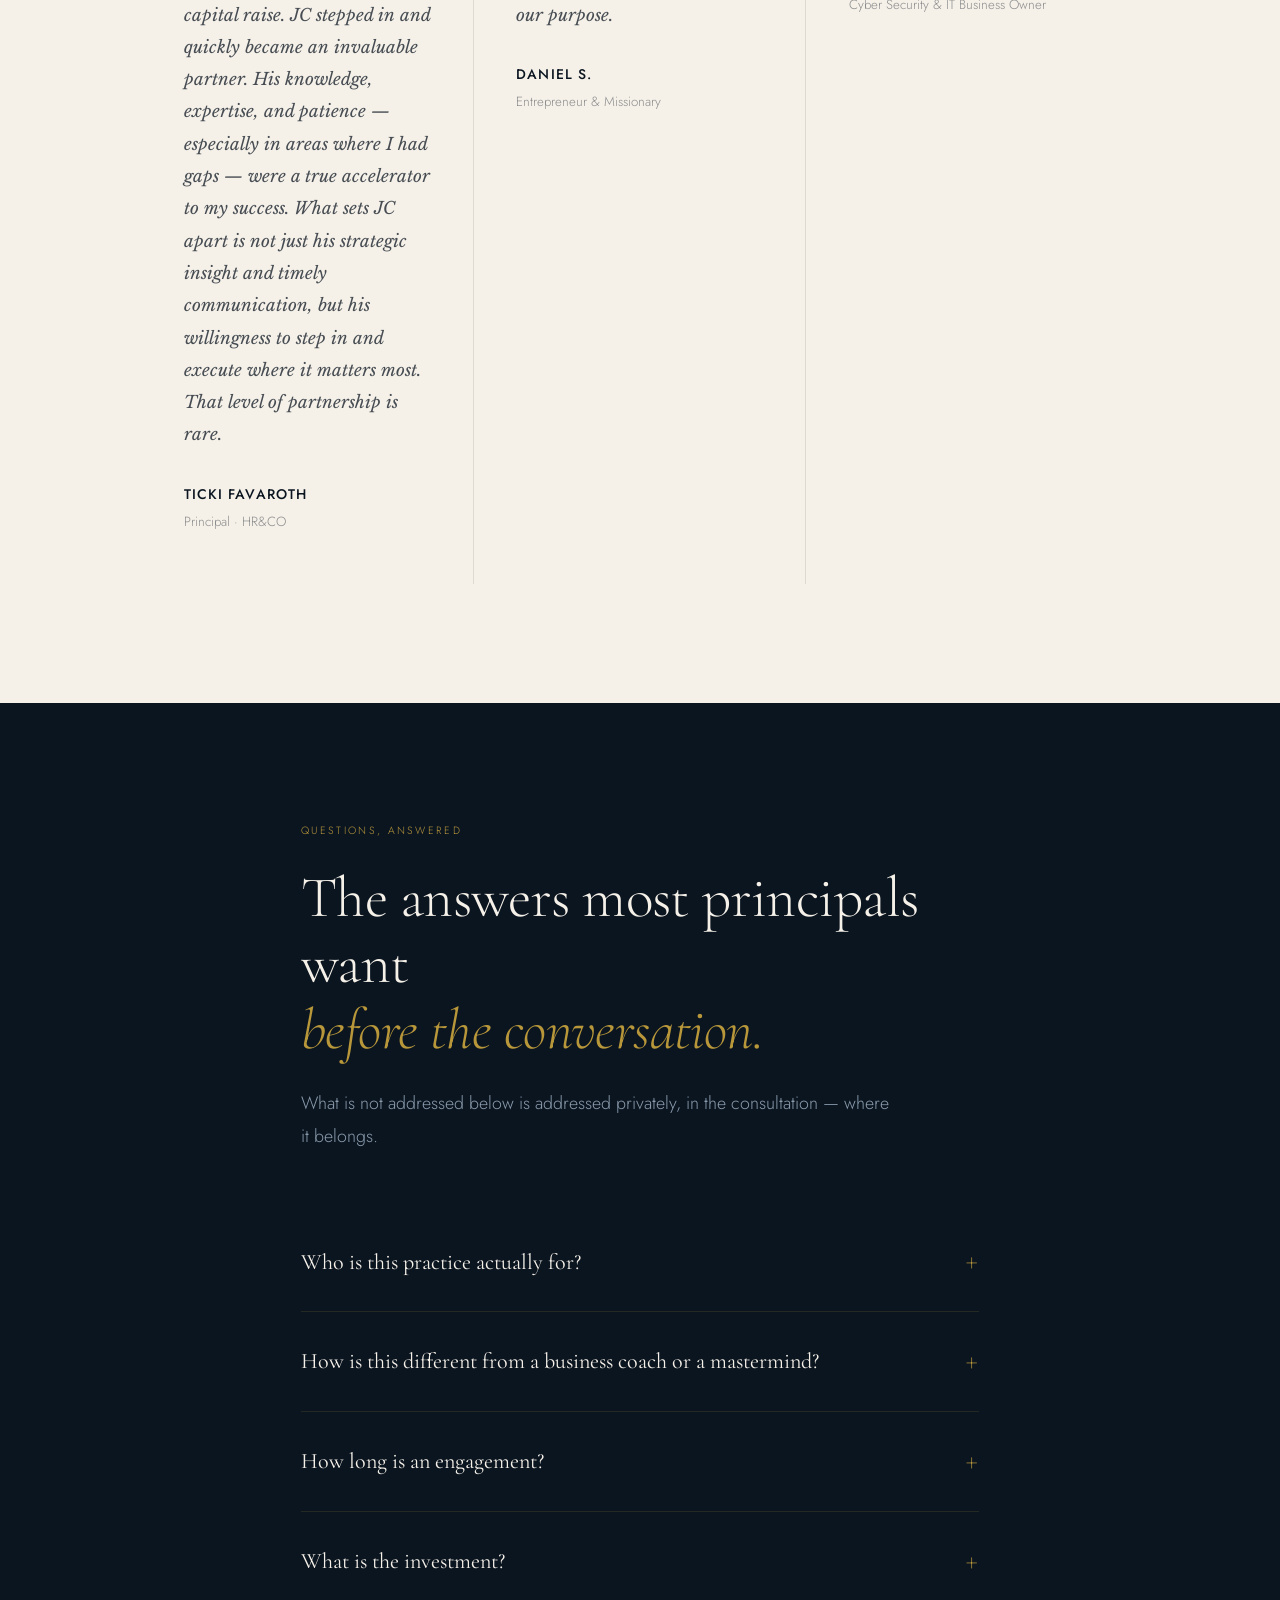
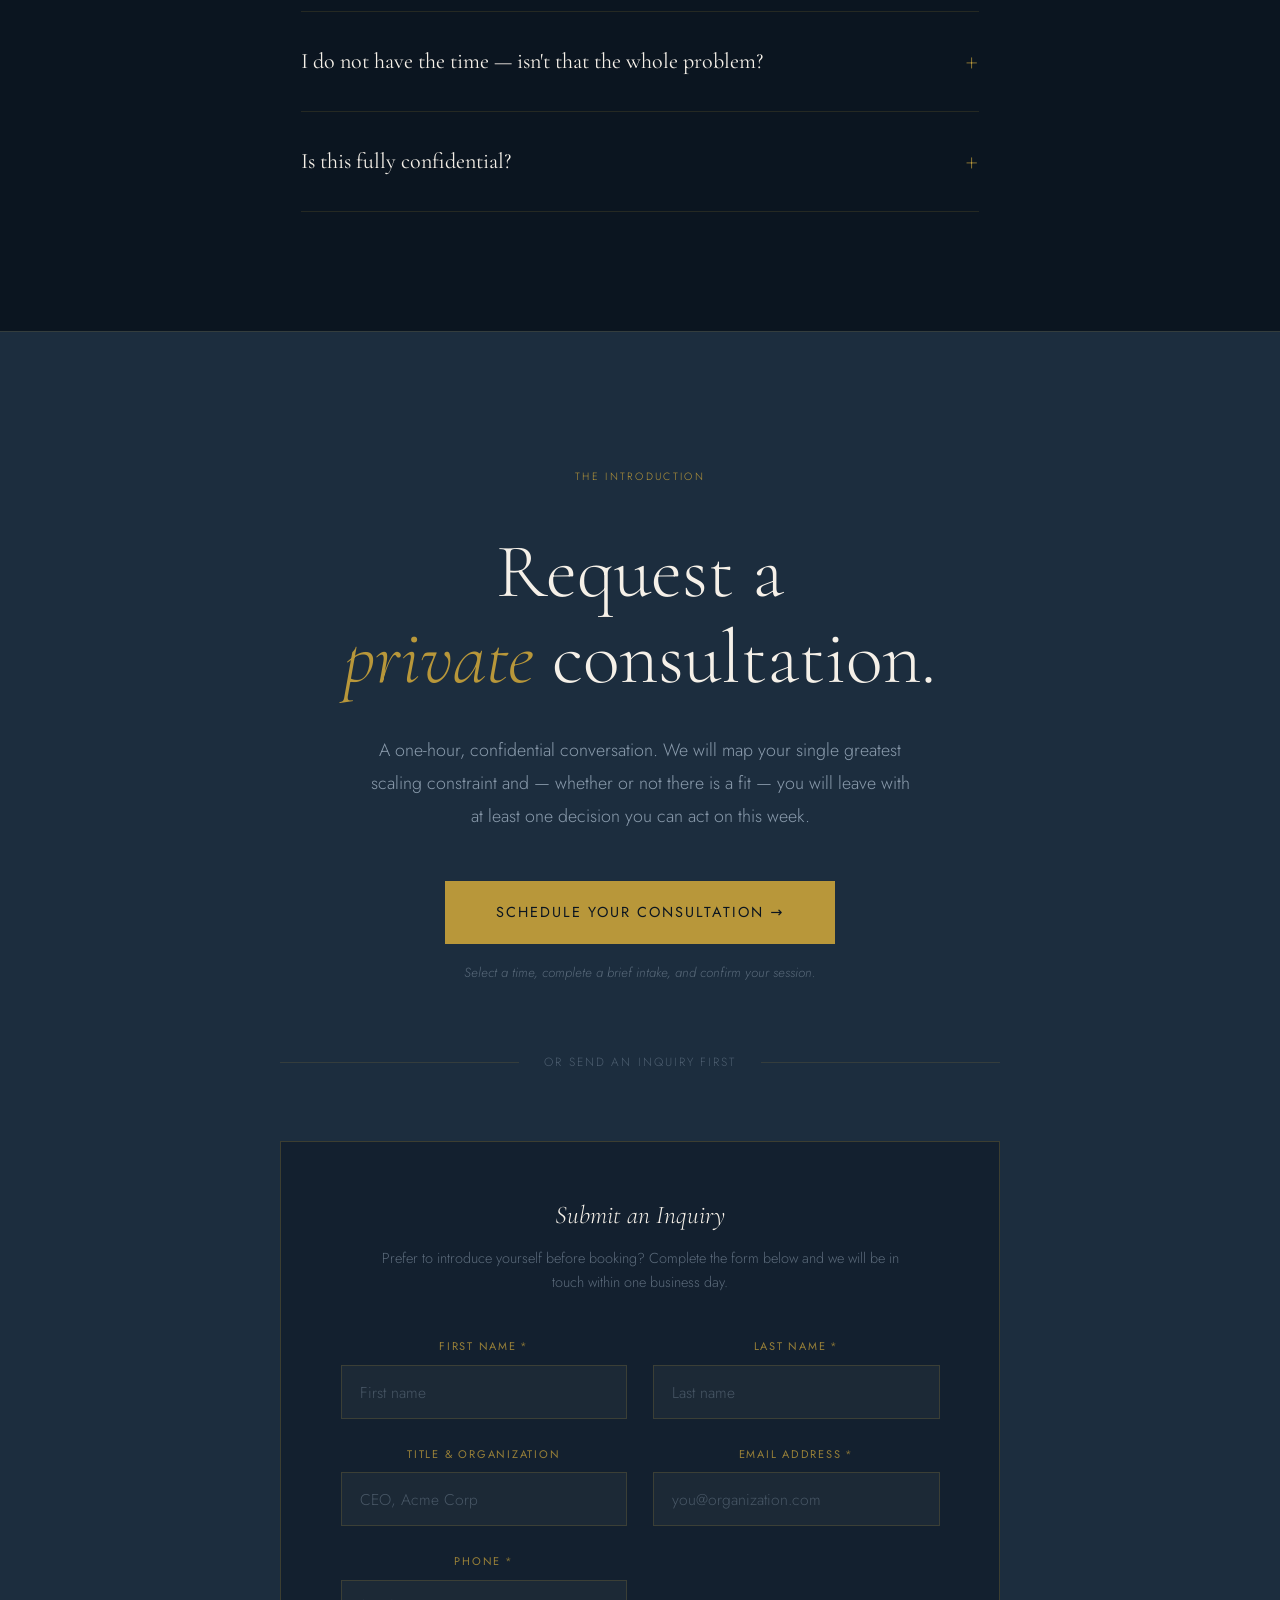
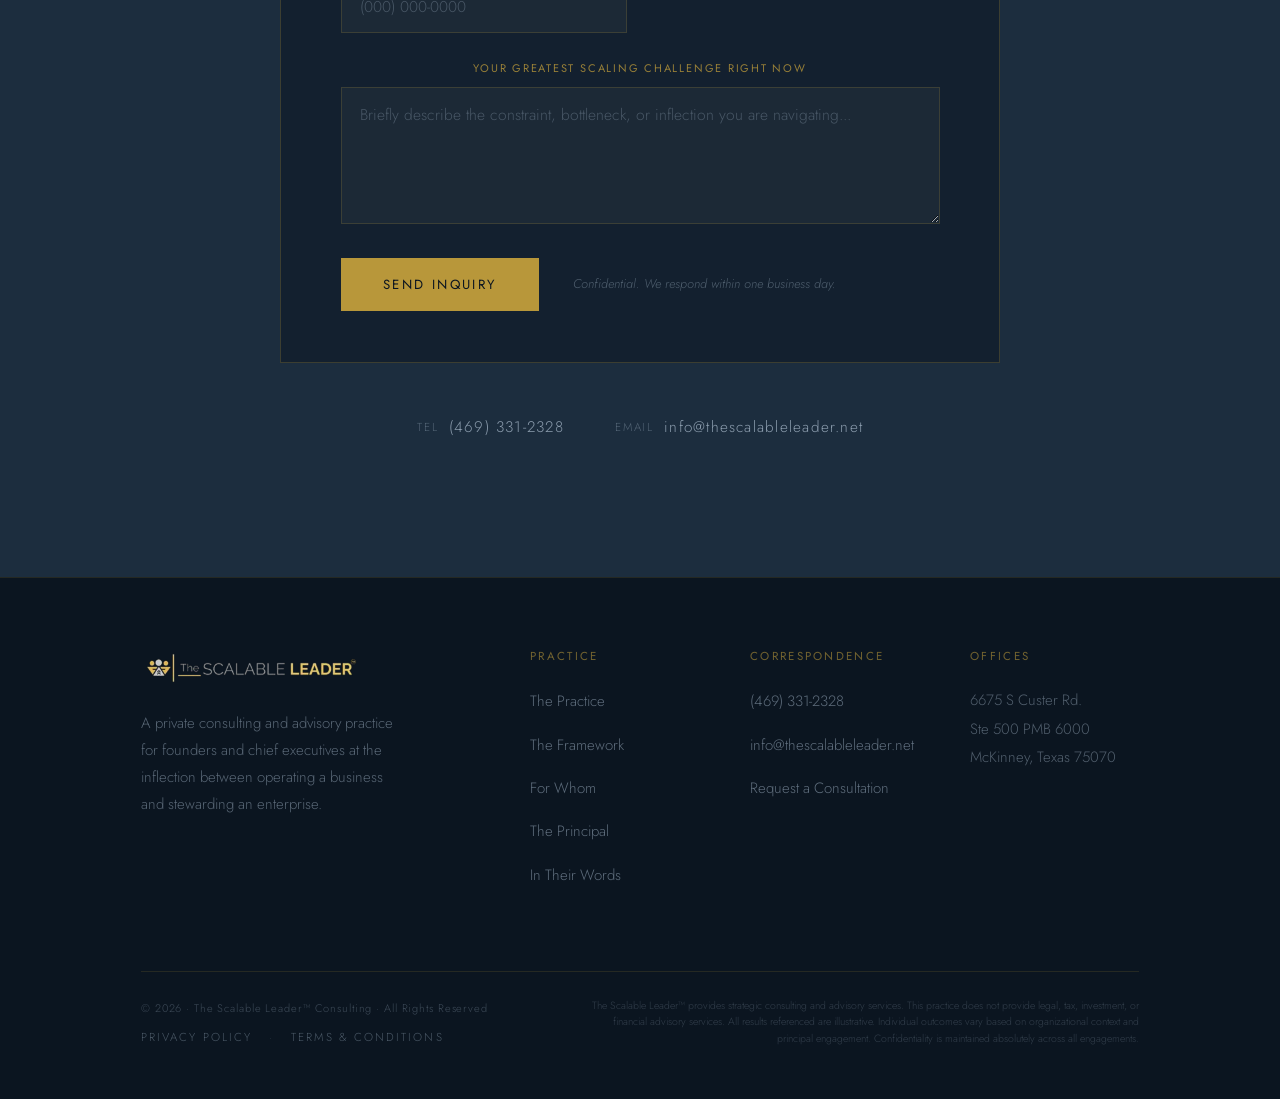
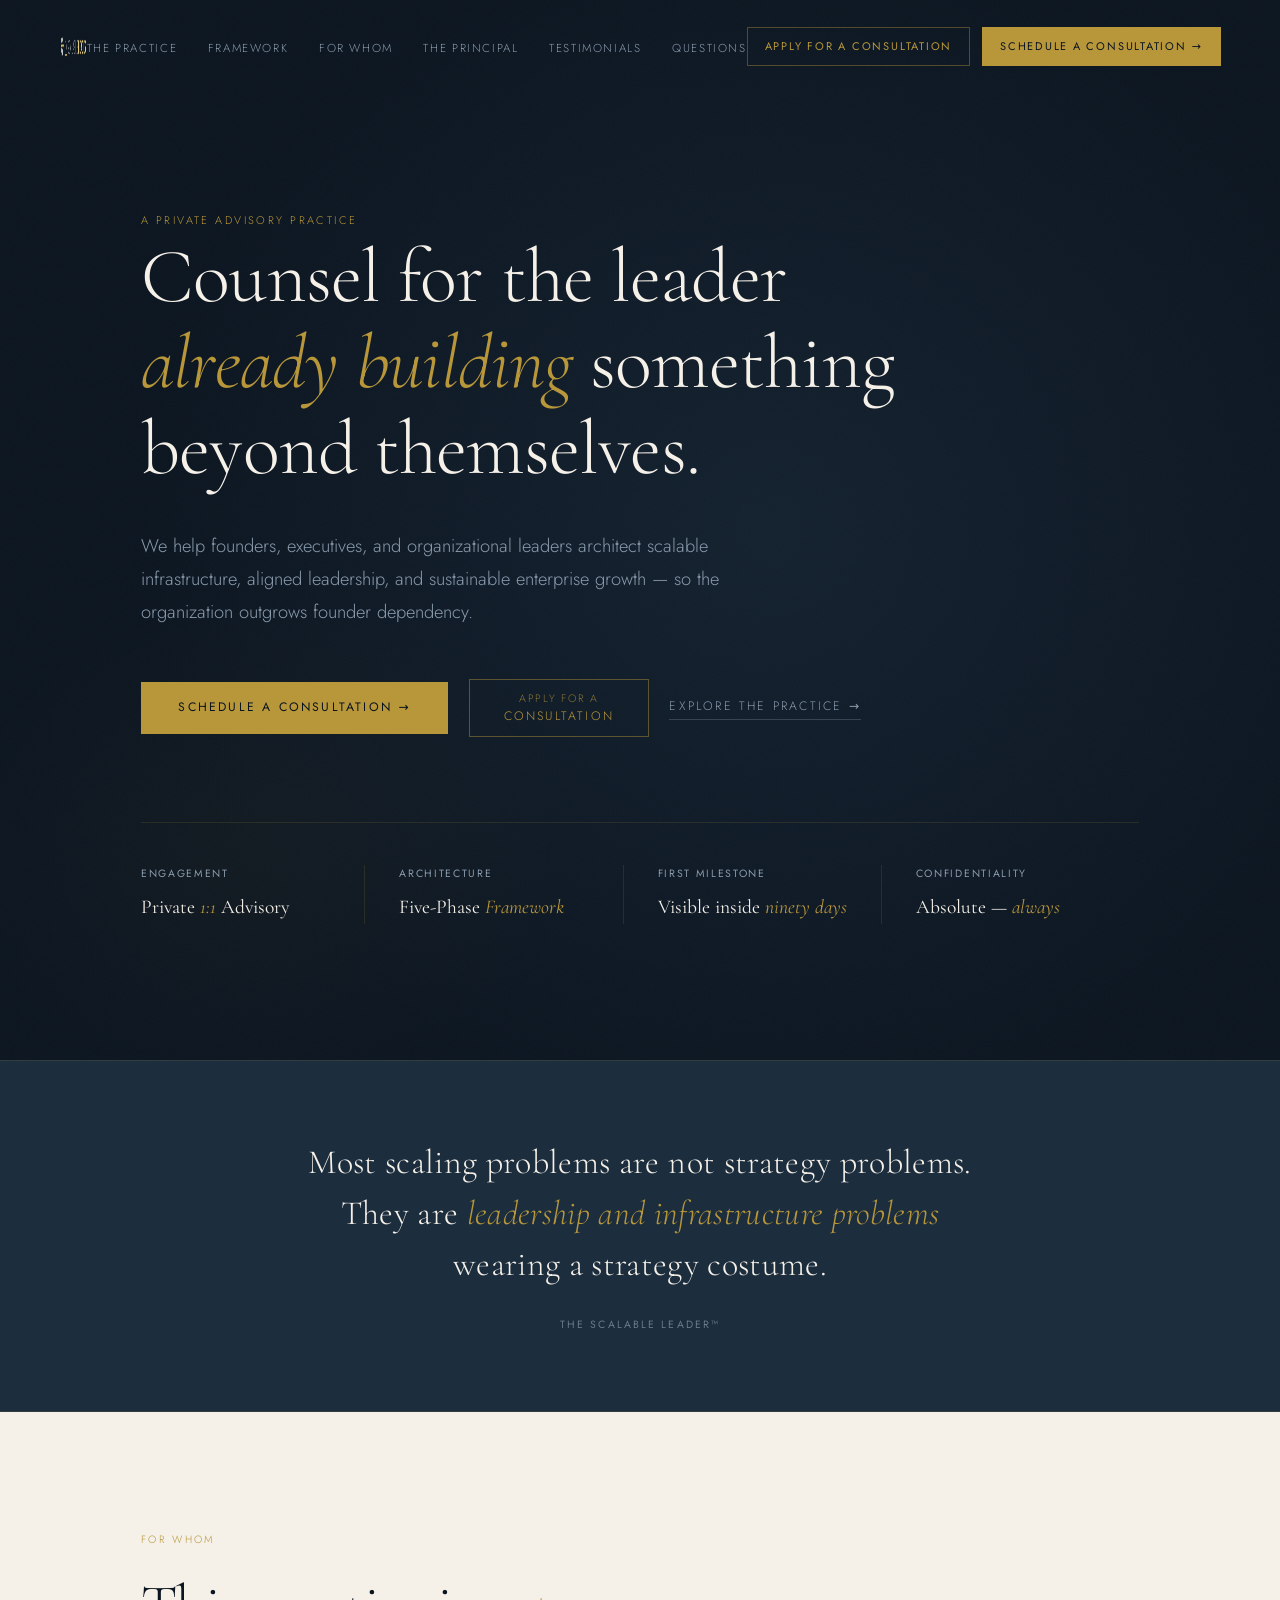
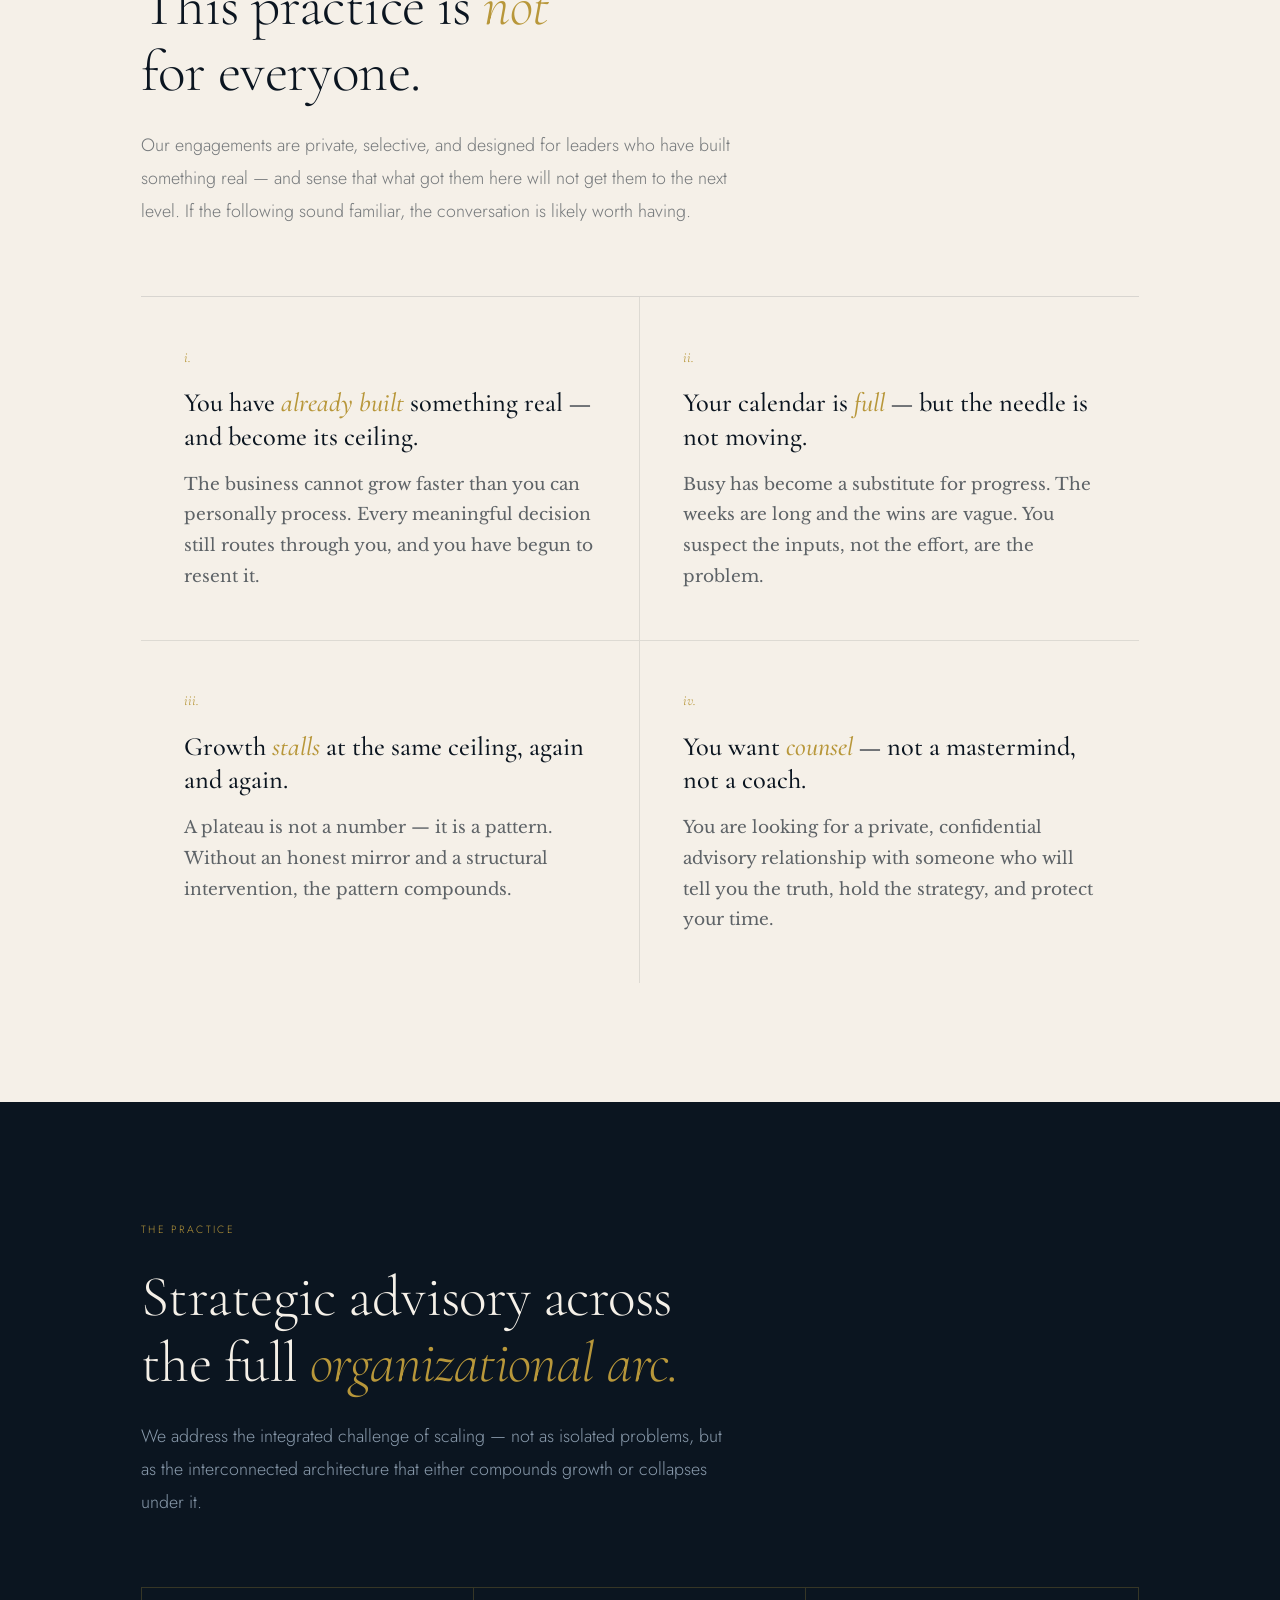
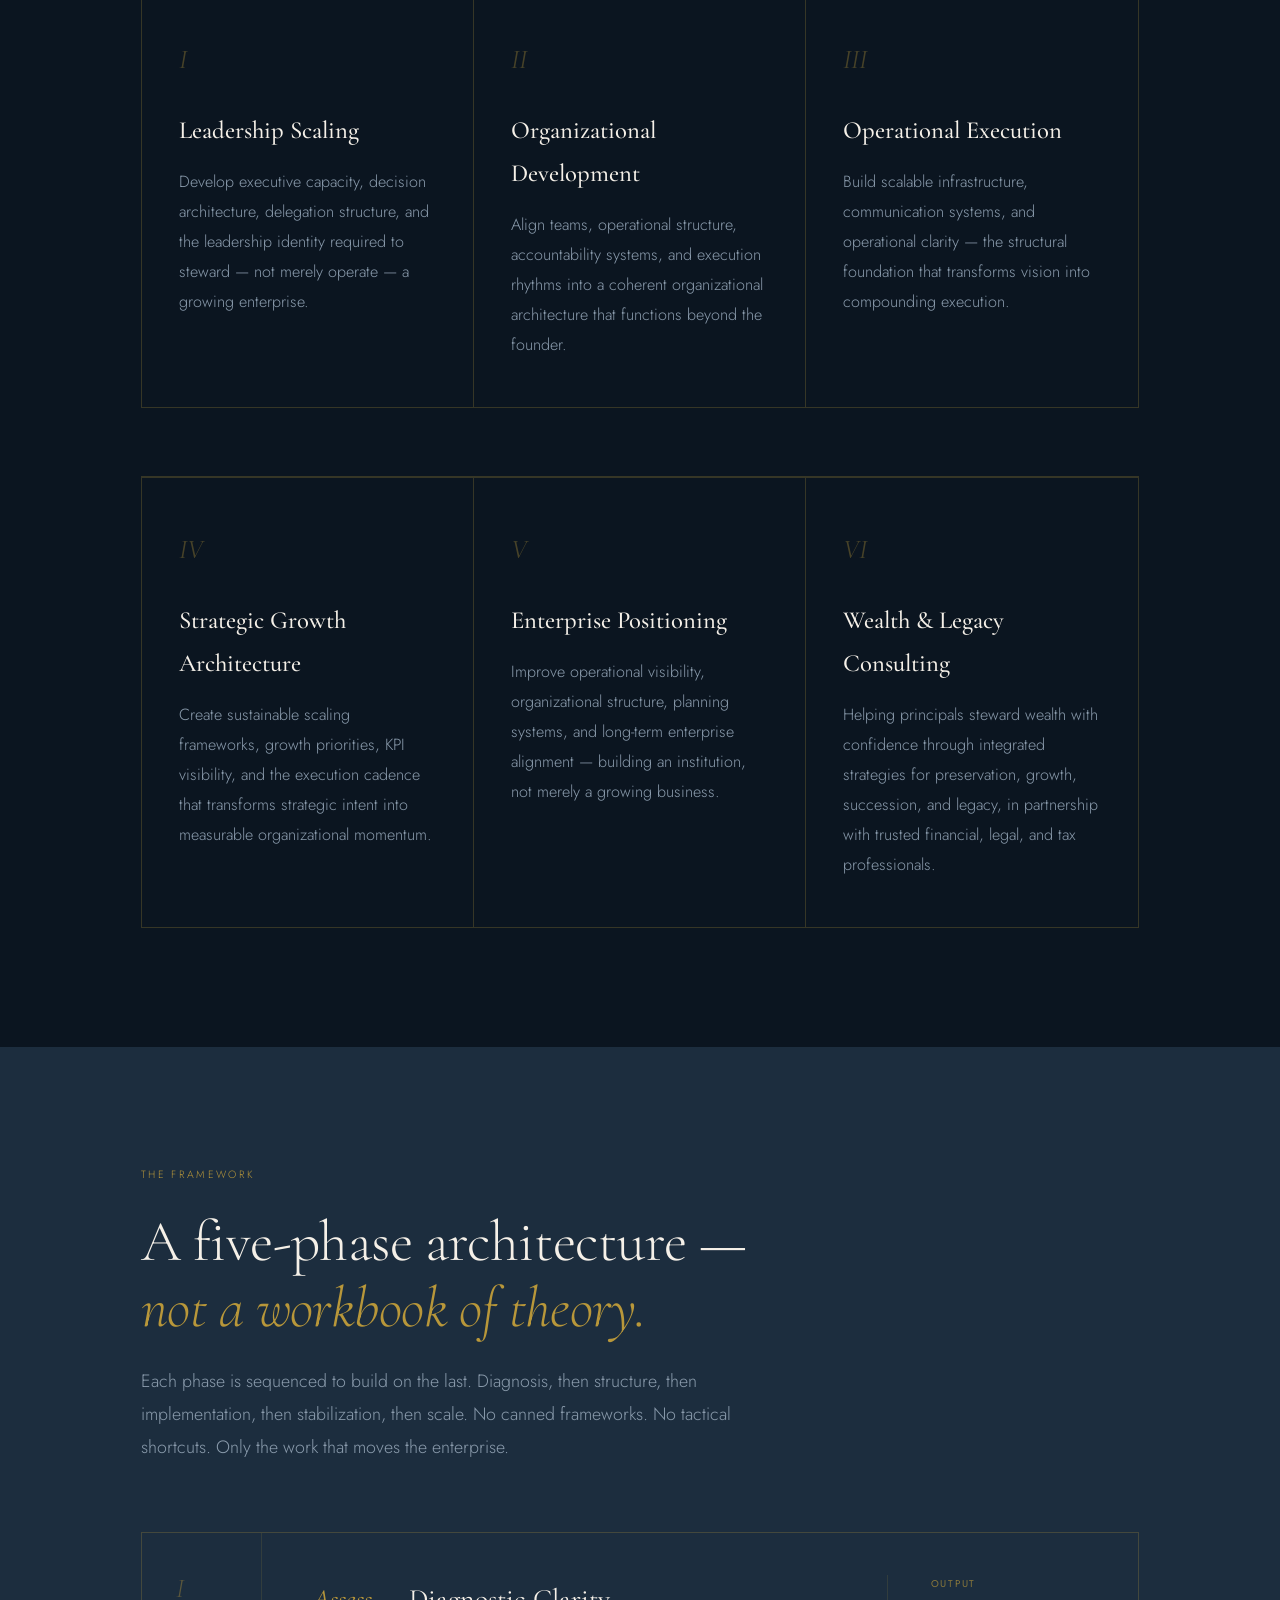
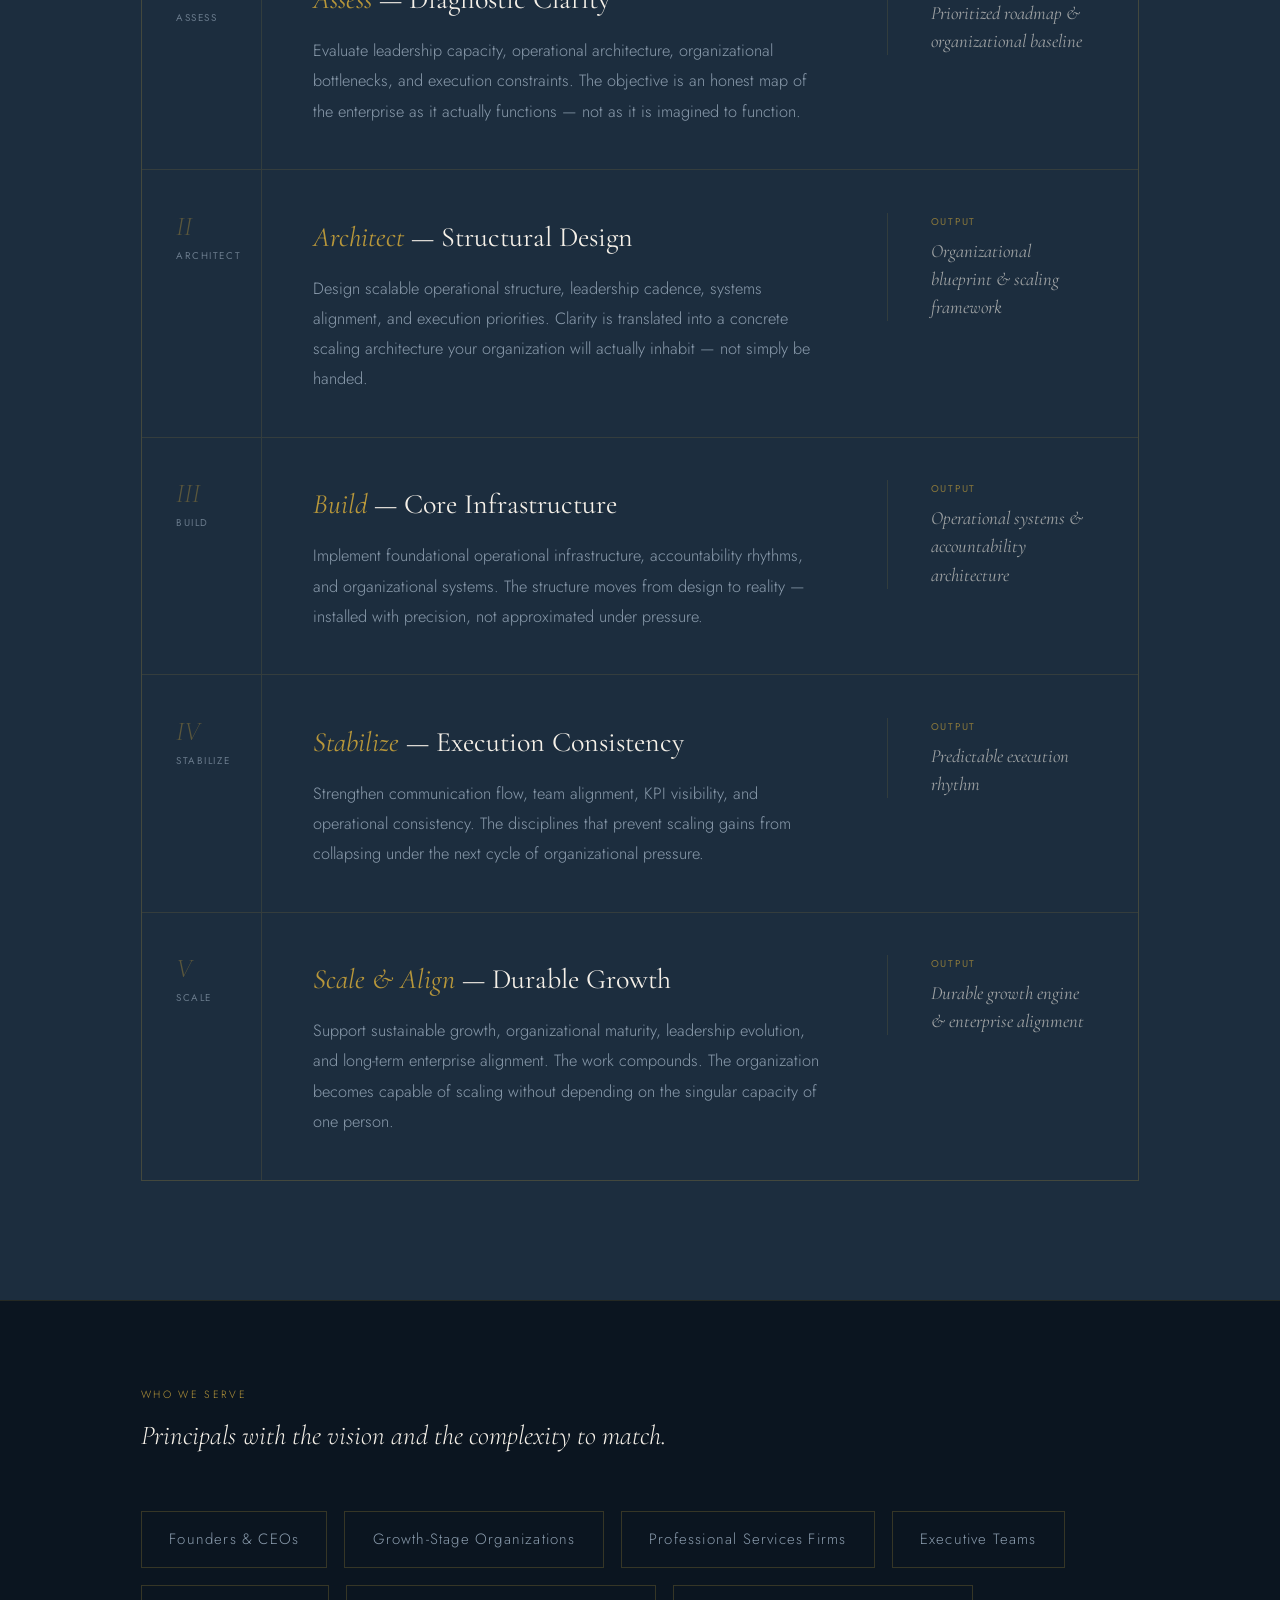
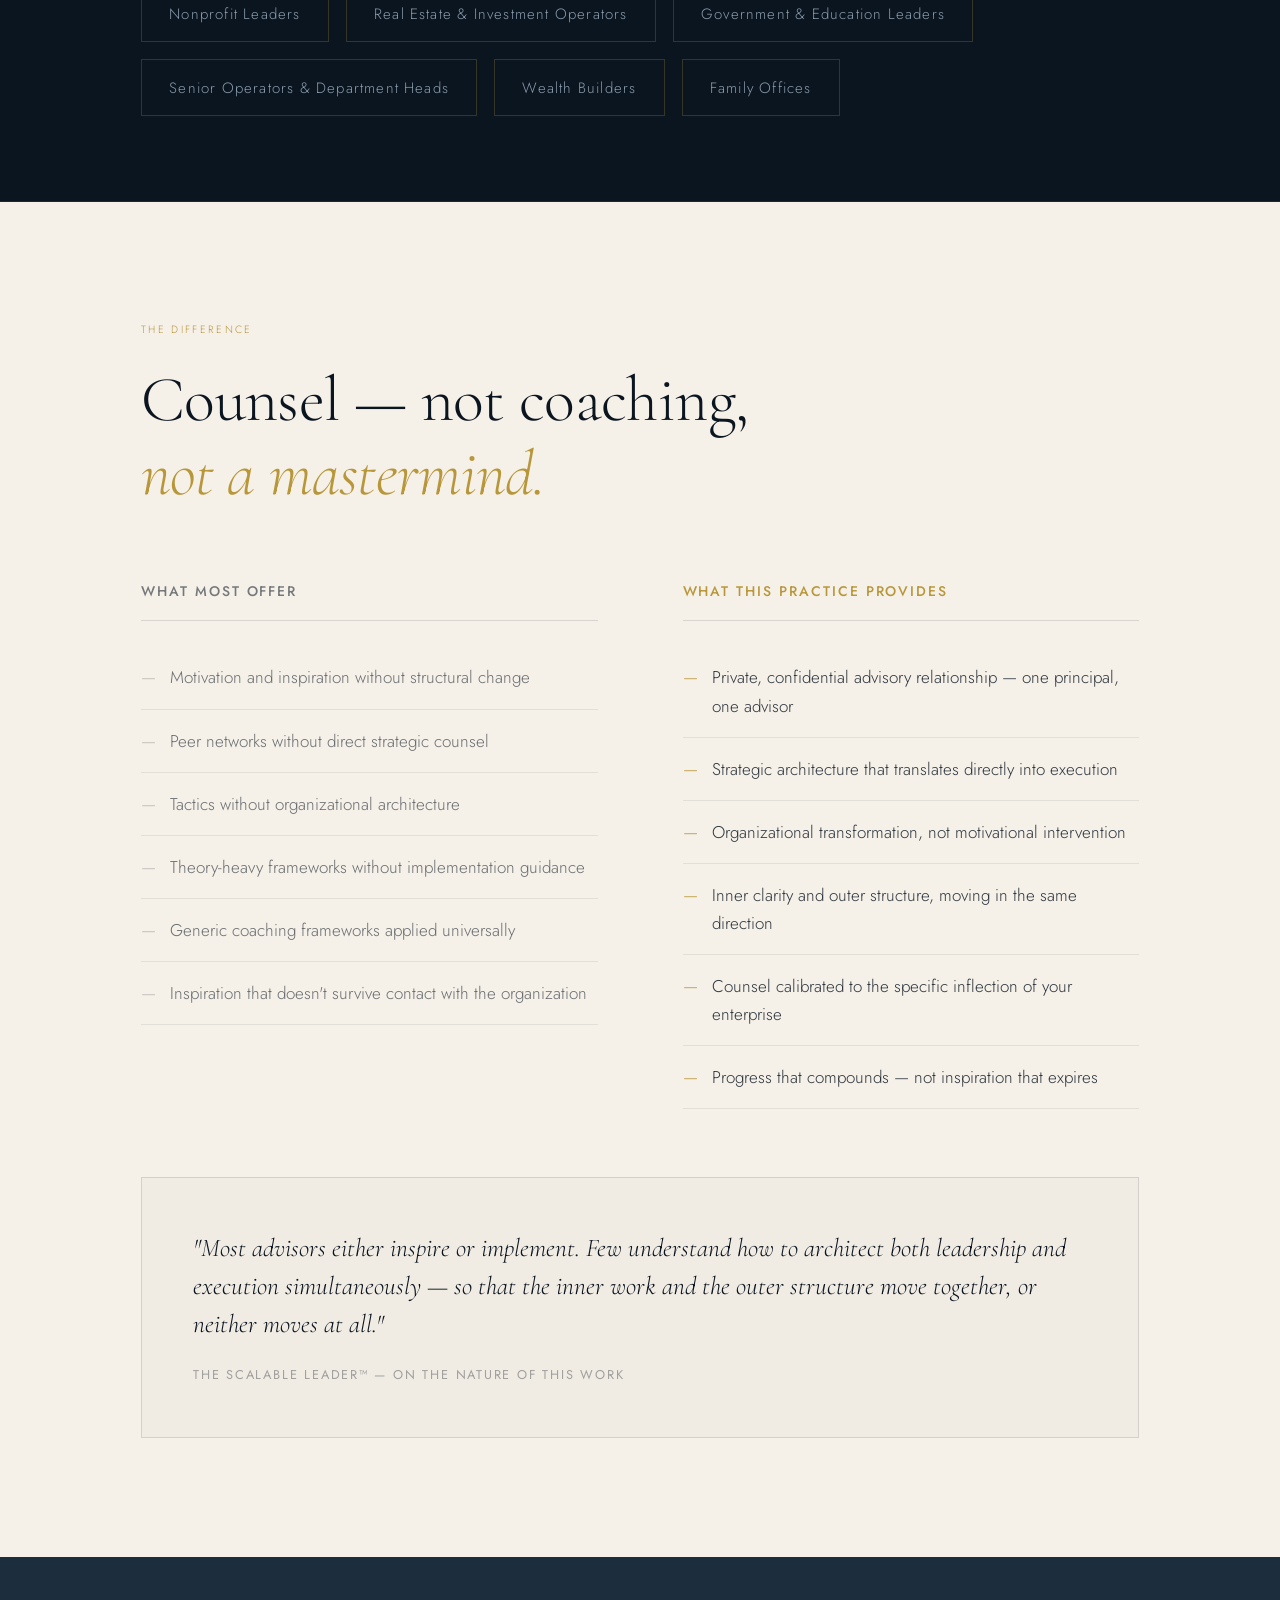
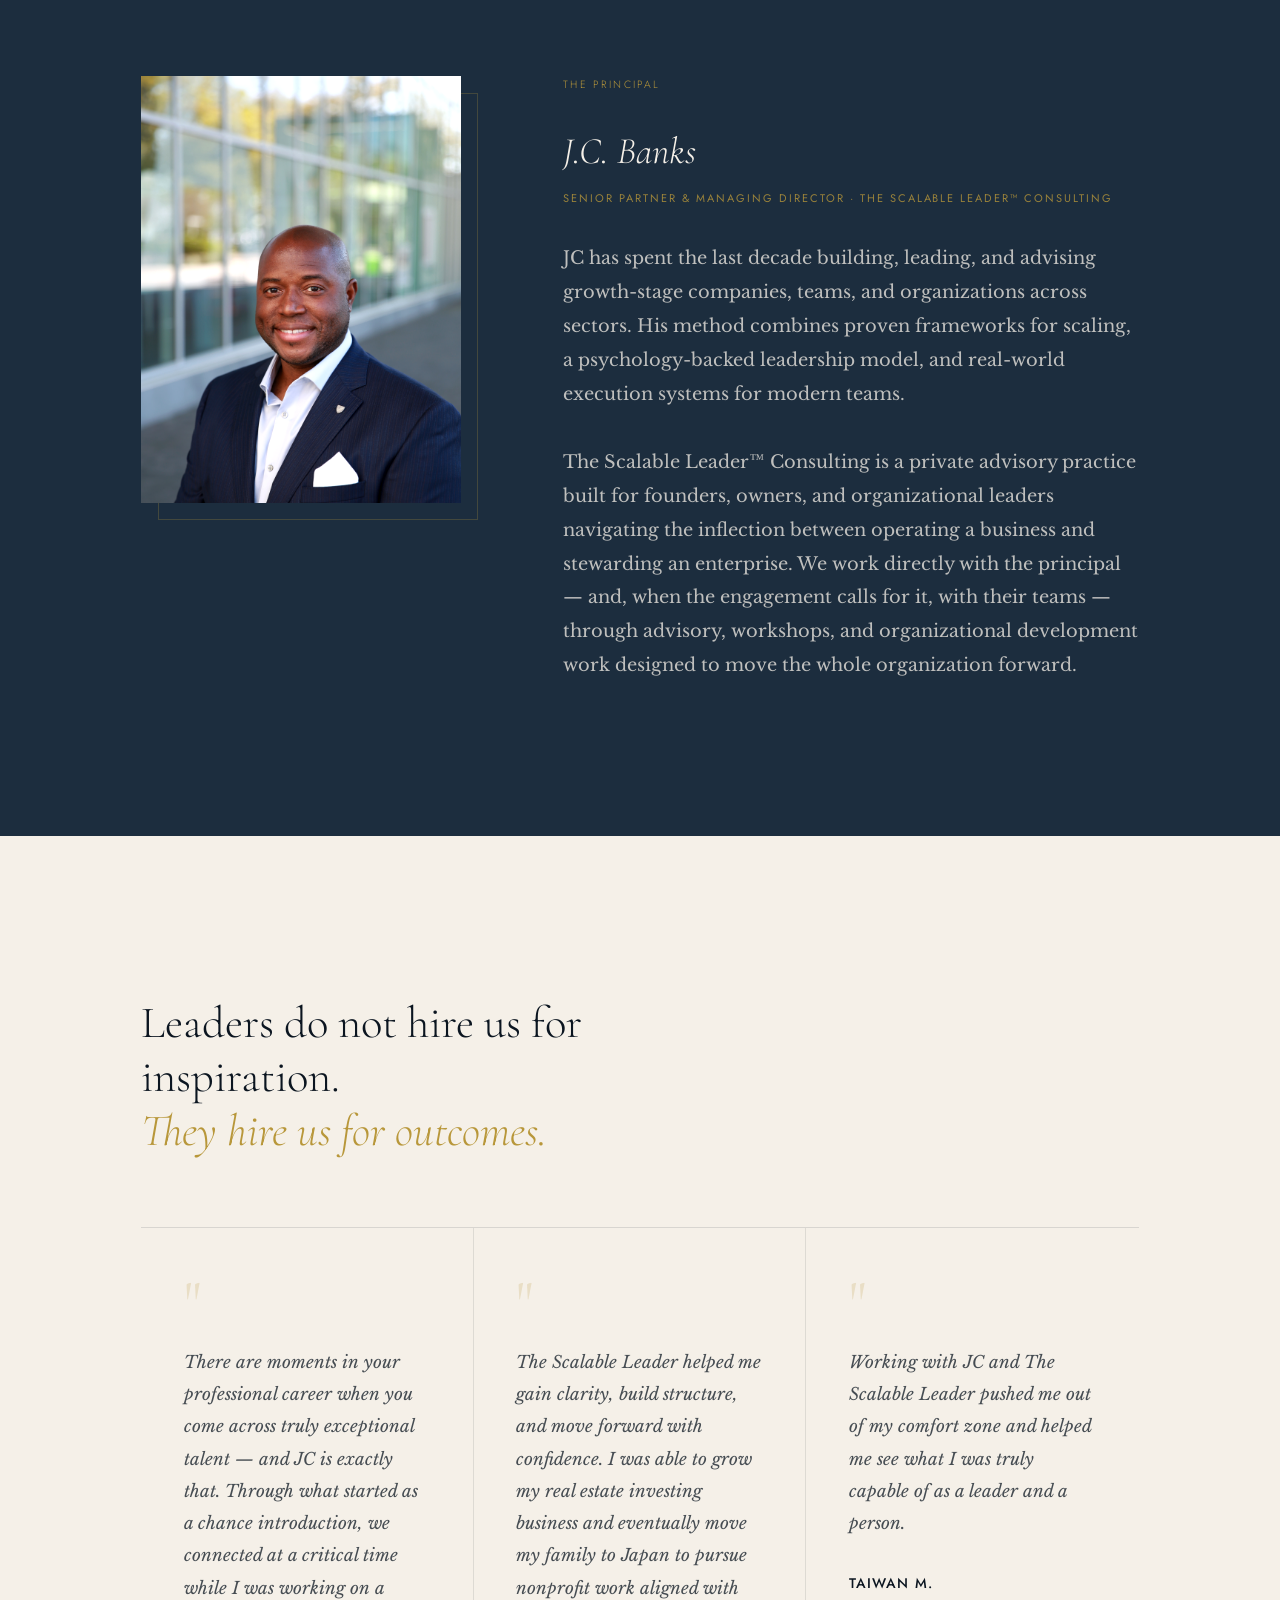
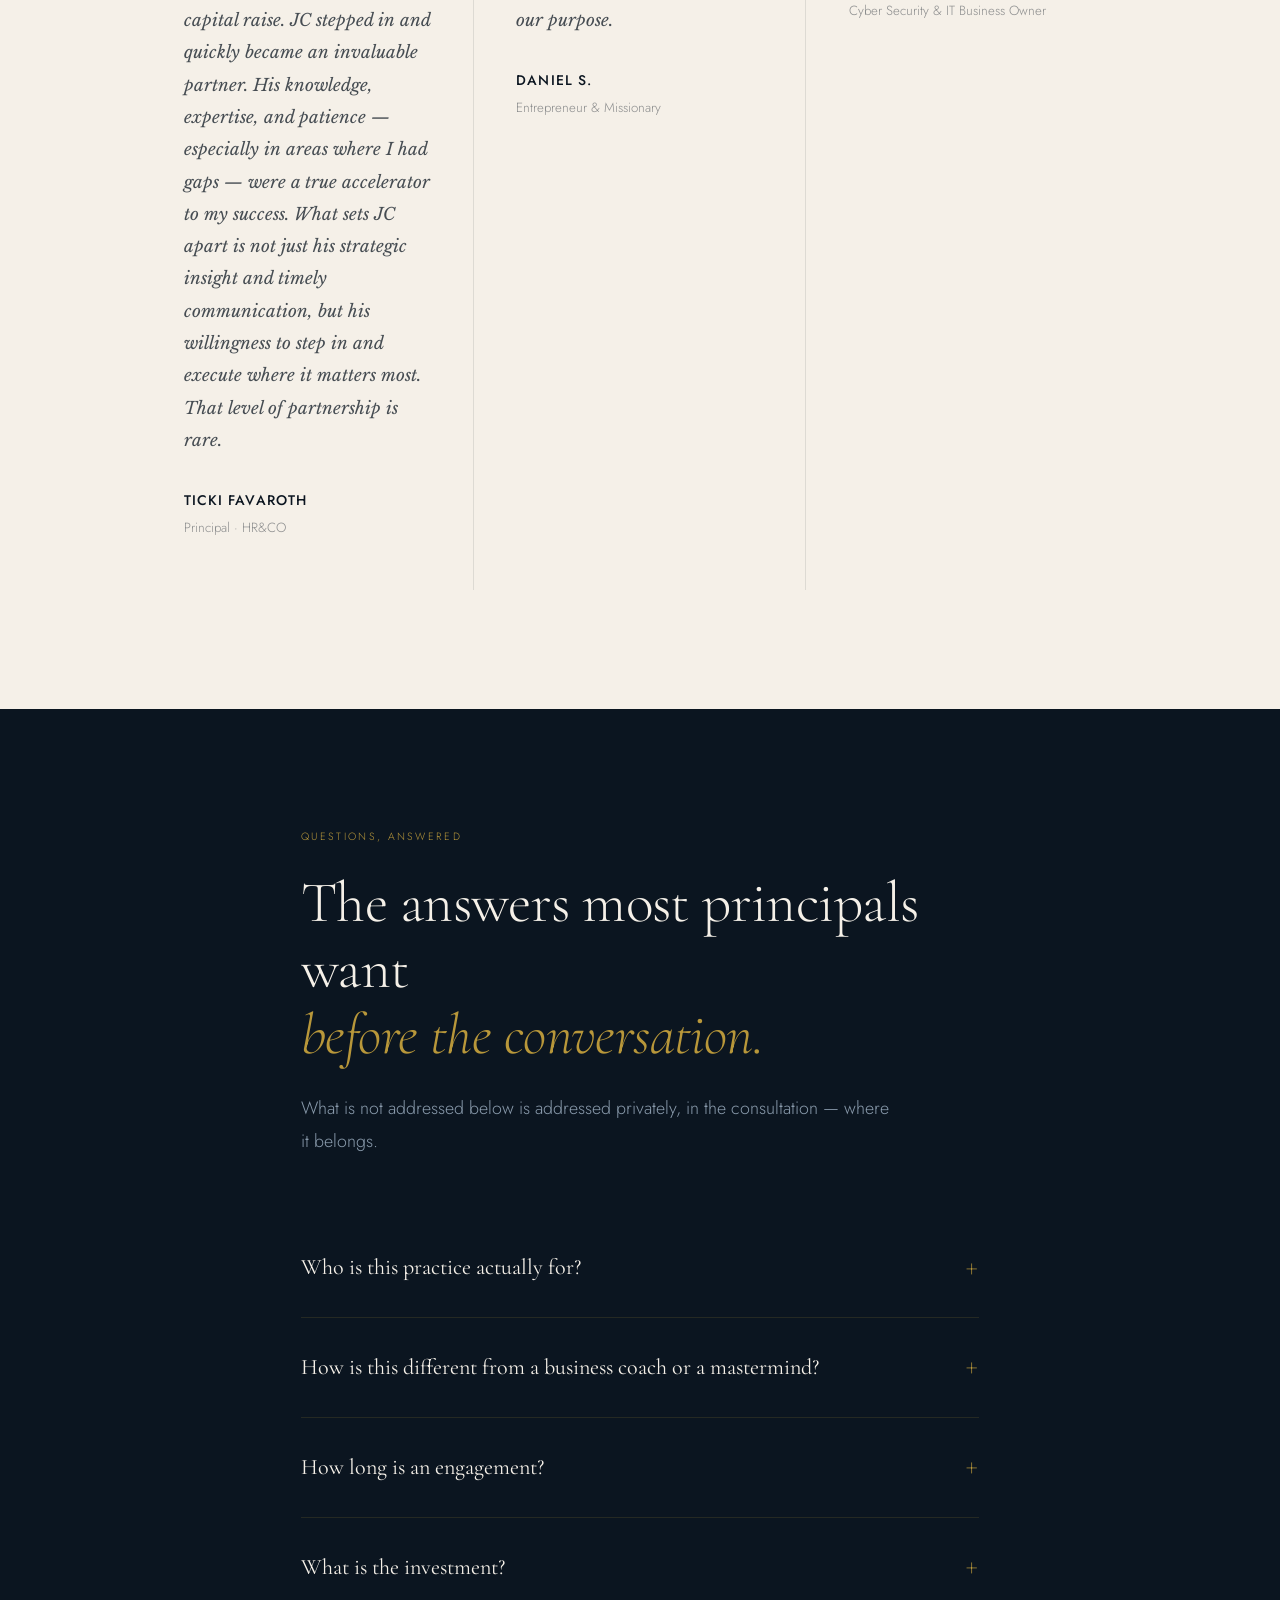
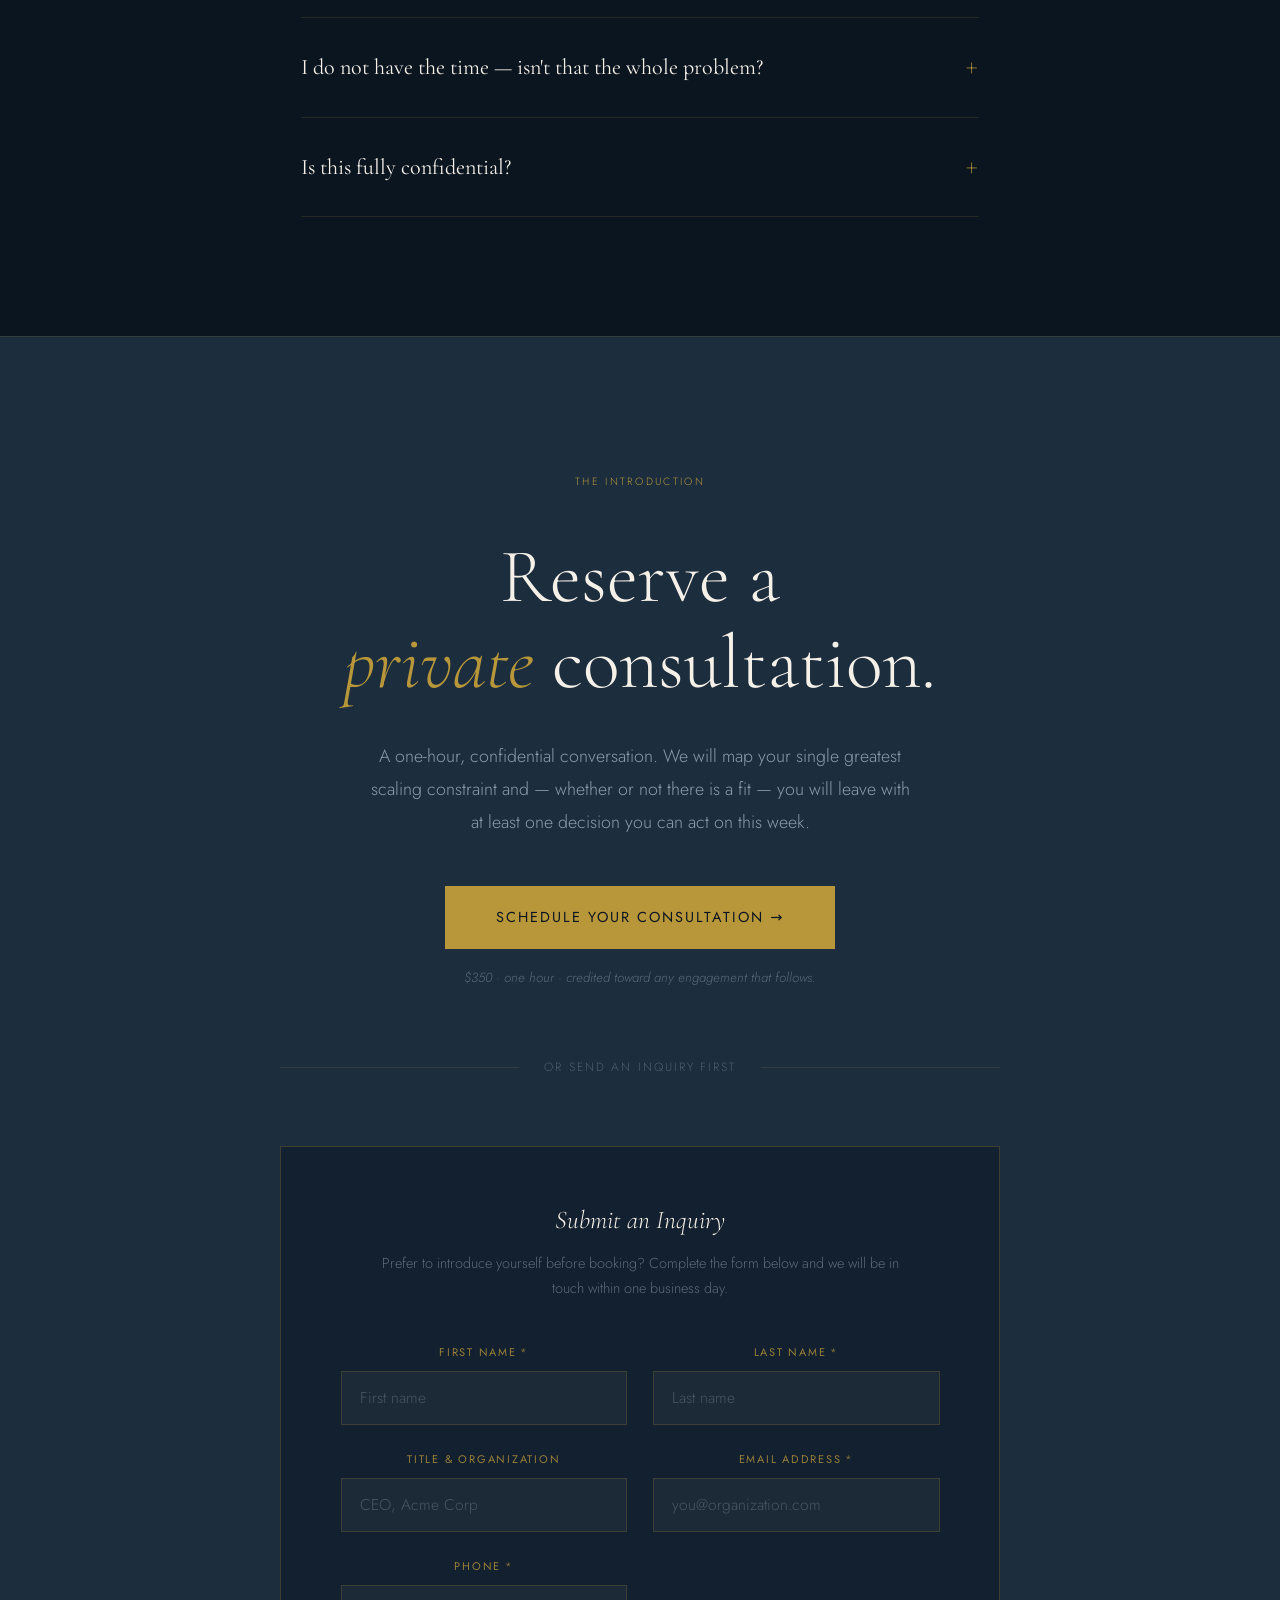
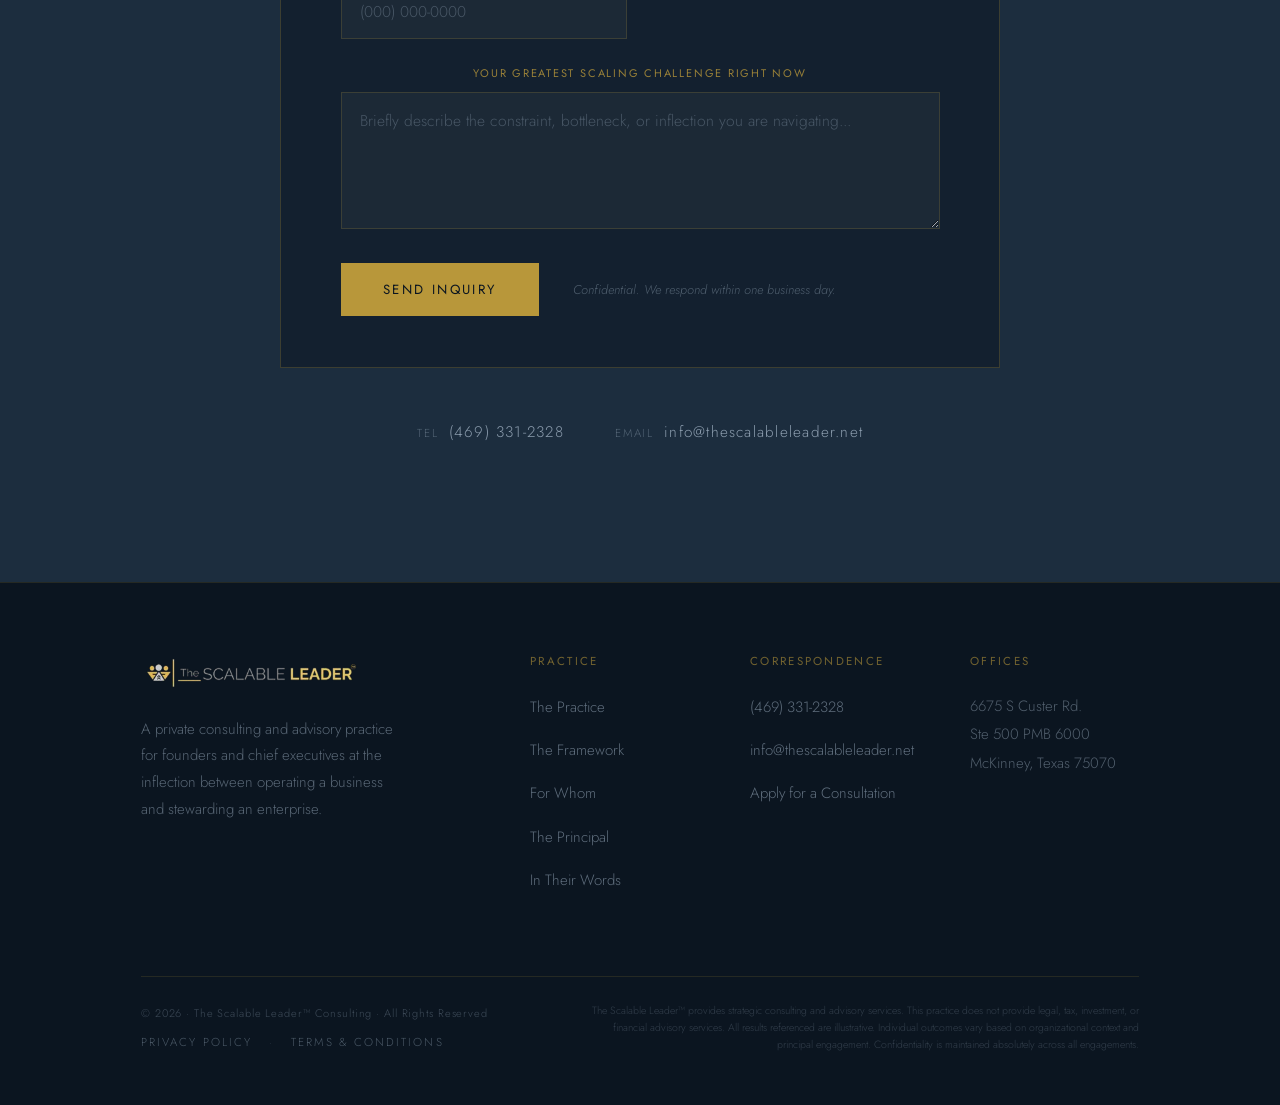
